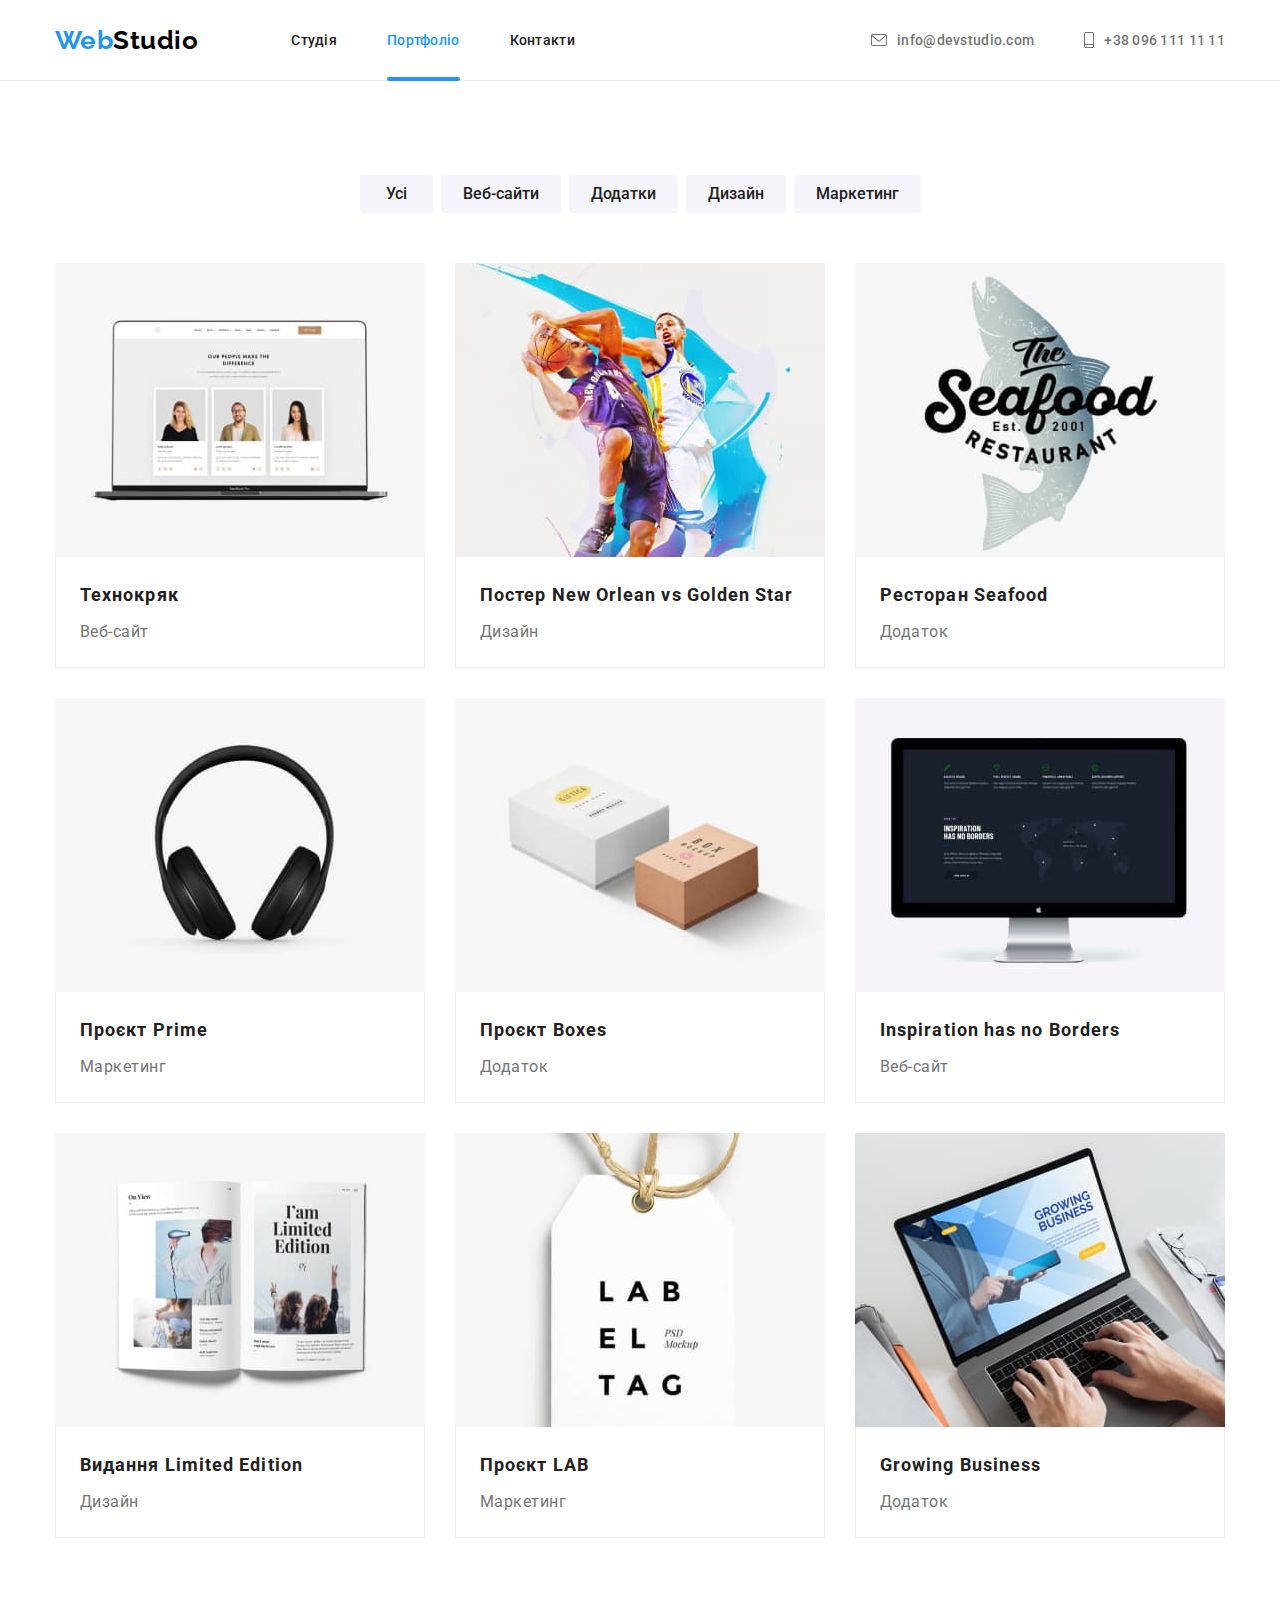
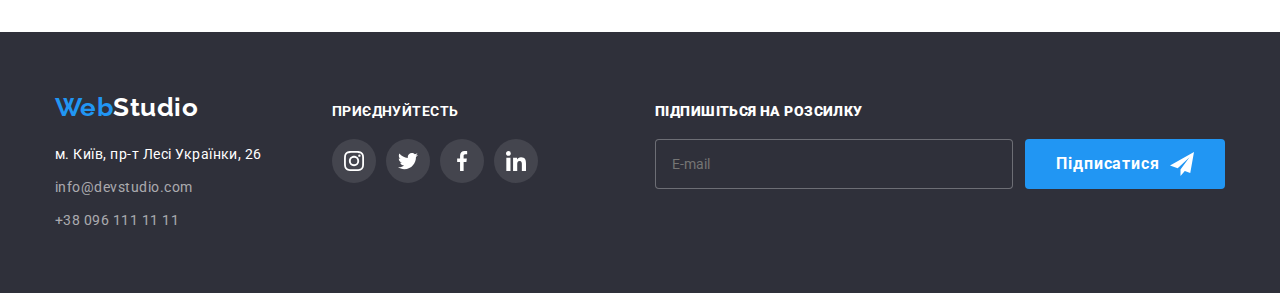
==== portfolio.html @ 2132cc0f "переносить файли з ДЗ7 та адаптовано секцію ПЕРЕВАГИ" ====
<!DOCTYPE html>
<html lang="uk">
  <head>
    <meta charset="UTF-8" />
    <meta http-equiv="X-UA-Compatible" content="IE=edge" />
    <meta name="viewport" content="width=device-width, initial-scale=1.0" />
    <title>WebStudio</title>
    <link
      href="https://fonts.googleapis.com/css2?family=Raleway:wght@700&family=Roboto:wght@400;500;700;900&display=swap"
      rel="stylesheet"
    />
    <link
      rel="stylesheet"
      href="https://cdnjs.cloudflare.com/ajax/libs/modern-normalize/1.1.0/modern-normalize.min.css"
    />
    <link rel="stylesheet" href="./css/styles.css" />
    <link rel="stylesheet" href="./css/main.min.css" />
  </head>
  <body>
    <!--Шапка-->
    <header class="header">
      <div class="container header__container">
        <nav class="navigation header__navigation">
          <a class="logo-header" href="#"><span class="web">Web</span>Studio</a>
          <ul class="menu list">
            <li class="menu__item"><a class="menu__link" href="./index.html">Студія</a></li>
            <li class="menu__item">
              <a class="menu__link current" href="./portfolio.html">Портфоліо</a>
            </li>
            <li class="menu__item"><a class="menu__link" href="">Контакти</a></li>
          </ul>
        </nav>
        <ul class="contacts header__contacts list">
          <li class="contacts__item">
            <a class="contacts__link" href="mailto:info@devstudio.com">
              <svg class="icon-color" width="16" height="12">
                <use href="./images/icons.svg#icon-envelope-hover"></use>
              </svg>
              info@devstudio.com
            </a>
          </li>
          <li class="contacts__item">
            <a class="contacts__link" href="tell:+380961111111">
              <svg class="icon-color" width="10" height="16">
                <use href="./images/icons.svg#icon-smartphone"></use>
              </svg>
              +38 096 111 11 11</a
            >
          </li>
        </ul>
      </div>
    </header>

    <!--Основний контент-->

    <main>
      <section class="portfolio section">
        <div class="container portfolio-container">
          <h1 class="portfolio__title visually-hidden">Портфоліо</h1>
          <ul class="buttons list">
            <li><button class="buttons__item" type="button" class="main">Усі</button></li>
            <li><button class="buttons__item" type="button">Веб-сайти</button></li>
            <li><button class="buttons__item" type="button">Додатки</button></li>
            <li><button class="buttons__item" type="button">Дизайн</button></li>
            <li><button class="buttons__item" type="button">Маркетинг</button></li>
          </ul>

          <ul class="examples list">
            <li class="examples__card">
              <a class="examples__link" href="#">
                <div class="examples__overlay">
                  <img src="./images/onlinestore.jpg" alt="відкритий ноутбук" width="370" />
                  <p class="examples__description">
                    Ресурс пропонує комплексні пропозиції з різним рівнем функціоналу та сервісів.
                    Все це дозволить відвідувачу отримати вичерпні відомості про компанію чи
                    приватну особу.
                  </p>
                </div>
                <div class="box">
                  <h2 class="box__project-title">Технокряк</h2>
                  <p class="box__text">Веб-сайт</p>
                </div>
              </a>
            </li>
            <li class="examples__card">
              <a class="examples__link" href="#">
                <div class="examples__overlay">
                  <img src="./images/basketball.jpg" alt="баскетболісти" width="370" />
                  <p class="examples__description">
                    Ресурс пропонує комплексні пропозиції з різним рівнем функціоналу та сервісів.
                    Все це дозволить відвідувачу отримати вичерпні відомості про компанію чи
                    приватну особу.
                  </p>
                </div>
                <div class="box">
                  <h2 class="box__project-title">Постер New Orlean vs Golden Star</h2>
                  <p class="box__text">Дизайн</p>
                </div>
              </a>
            </li>
            <li class="examples__card">
              <a class="examples__link" href="#">
                <div class="examples__overlay">
                  <img src="./images/seafood.jpg" alt="вивіска ресторану" width="370" />
                  <p class="examples__description">
                    Ресурс пропонує комплексні пропозиції з різним рівнем функціоналу та сервісів.
                    Все це дозволить відвідувачу отримати вичерпні відомості про компанію чи
                    приватну особу.
                  </p>
                </div>
                <div class="box">
                  <h2 class="box__project-title">Ресторан Seafood</h2>
                  <p class="box__text">Додаток</p>
                </div>
              </a>
            </li>
            <li class="examples__card">
              <a class="examples__link" href="#">
                <div class="examples__overlay">
                  <img src="./images/headphone.jpg" alt="навушники" width="370" />
                  <p class="examples__description">
                    Ресурс пропонує комплексні пропозиції з різним рівнем функціоналу та сервісів.
                    Все це дозволить відвідувачу отримати вичерпні відомості про компанію чи
                    приватну особу.
                  </p>
                </div>
                <div class="box">
                  <h2 class="box__project-title">Проєкт Prime</h2>
                  <p class="box__text">Маркетинг</p>
                </div>
              </a>
            </li>
            <li class="examples__card">
              <a class="examples__link" href="#">
                <div class="examples__overlay">
                  <img src="./images/boxes.jpg" alt="коробки" width="370" />
                  <p class="examples__description">
                    Ресурс пропонує комплексні пропозиції з різним рівнем функціоналу та сервісів.
                    Все це дозволить відвідувачу отримати вичерпні відомості про компанію чи
                    приватну особу.
                  </p>
                </div>
                <div class="box">
                  <h2 class="box__project-title">Проєкт Boxes</h2>
                  <p class="box__text">Додаток</p>
                </div>
              </a>
            </li>
            <li class="examples__card">
              <a class="examples__link" href="#">
                <div class="examples__overlay">
                  <img src="./images/monitor.jpg" alt="монітор компьютера" width="370" />
                  <p class="examples__description">
                    Ресурс пропонує комплексні пропозиції з різним рівнем функціоналу та сервісів.
                    Все це дозволить відвідувачу отримати вичерпні відомості про компанію чи
                    приватну особу.
                  </p>
                </div>
                <div class="box">
                  <h2 class="box__project-title">Inspiration has no Borders</h2>
                  <p class="box__text">Веб-сайт</p>
                </div>
              </a>
            </li>
            <li class="examples__card">
              <a class="examples__link" href="#">
                <div class="examples__overlay">
                  <img src="./images/jornal.jpg" alt="журнал" width="370" />
                  <p class="examples__description">
                    Ресурс пропонує комплексні пропозиції з різним рівнем функціоналу та сервісів.
                    Все це дозволить відвідувачу отримати вичерпні відомості про компанію чи
                    приватну особу.
                  </p>
                </div>
                <div class="box">
                  <h2 class="box__project-title">Видання Limited Edition</h2>
                  <p class="box__text">Дизайн</p>
                </div>
              </a>
            </li>
            <li class="examples__card">
              <a class="examples__link" href="#">
                <div class="examples__overlay">
                  <img src="./images/lab.jpg" alt="емблема проекта" width="370" />
                  <p class="examples__description">
                    Ресурс пропонує комплексні пропозиції з різним рівнем функціоналу та сервісів.
                    Все це дозволить відвідувачу отримати вичерпні відомості про компанію чи
                    приватну особу.
                  </p>
                </div>
                <div class="box">
                  <h2 class="box__project-title">Проєкт LAB</h2>
                  <p class="box__text">Маркетинг</p>
                </div>
              </a>
            </li>
            <li class="examples__card">
              <a class="examples__link" href="#">
                <div class="examples__overlay">
                  <img src="./images/laptop.jpg" alt="відкритий ноутбук" width="370" />
                  <p class="examples__description">
                    Ресурс пропонує комплексні пропозиції з різним рівнем функціоналу та сервісів.
                    Все це дозволить відвідувачу отримати вичерпні відомості про компанію чи
                    приватну особу.
                  </p>
                </div>
                <div class="box">
                  <h2 class="box__project-title">Growing Business</h2>
                  <p class="box__text">Додаток</p>
                </div>
              </a>
            </li>
          </ul>
        </div>
      </section>
    </main>

    <footer class="footer">
      <div class="container main-footer__container">
        <div class="footer-div">
          <a class="footer-div__logo-footer" href=""><span class="web">Web</span>Studio</a>
          <address class="footer-div__address">м. Київ, пр-т Лесі Українки, 26</address>
          <ul class="footer-contacts list">
            <li class="footer-contacts__item">
              <a class="footer-contacts__link" href="mailto:info@devstudio.com"
                >info@devstudio.com</a
              >
            </li>
            <li class="footer-contacts__item">
              <a class="footer-contacts__link" href="tell:+380961111111">+38 096 111 11 11</a>
            </li>
          </ul>
        </div>
        <div class="join">
          <span class="join-us">приєднуйтесть</span>
          <ul class="company-networks list">
            <li class="company-networks__item">
              <a class="company-networks__link" href="#">
                <svg class="networks-icon" width="20" height="20">
                  <use href="./images/icons.svg#icon-instagram-2"></use>
                </svg>
              </a>
            </li>
            <li class="company-networks__item">
              <a class="company-networks__link" href="#">
                <svg class="networks-icon" width="20" height="20">
                  <use href="./images/icons.svg#icon-twitter-1"></use>
                </svg>
              </a>
            </li>
            <li class="company-networks__item">
              <a class="company-networks__link" href="#">
                <svg class="networks-icon" width="20" height="20">
                  <use href="./images/icons.svg#icon-facebook-1"></use>
                </svg>
              </a>
            </li>
            <li class="company-networks__item">
              <a class="company-networks__link" href="#">
                <svg class="networks-icon" width="20" height="20">
                  <use href="./images/icons.svg#icon-linkedin-1"></use>
                </svg>
              </a>
            </li>
          </ul>
        </div>
        <!--підписка-->
        <div class="form-footer">
          <form class="form-footer__title">
            <b>підпишіться на розсилку</b>
            <div class="form-footer__wrapper">
              <div class="form-footer__field">
                <label for="mail" class="form-footer__label"></label>
                <input
                  class="form-footer__input"
                  type="email"
                  name="mail"
                  id="mail"
                  placeholder="E-mail"
                />
              </div>
              <div class="form-case">
                <button class="form-case__submit" type="submit">
                  Підписатися
                  <svg class="form-case__icon" width="24" height="24">
                    <use href="./images/icons.svg#icon-send-footer"></use>
                  </svg>
                </button>
              </div>
            </div>
          </form>
        </div>
        <!--підписка-->
      </div>
    </footer>
  </body>
</html>
---- css/styles.css ----
/*body {
  font-family: 'Roboto', sans-serif;
  color: #212121;
  letter-spacing: 0.03em;
}

:root {
  --main-background-color: #2f303a;
  --main-text-color: #757575;
  --accent-color: #2196f3;
}*/

/*.visually-hidden {
  position: absolute;
  width: 1px;
  height: 1px;
  margin: -1px;
  border: 0;
  padding: 0;
  white-space: nowrap;
  clip-path: inset(100%);
  clip: rect(0 0 0 0);
  overflow: hidden;
}*/

/*h1,
h2,
h3,
h4,
h5,
h6,
p {
  margin: 0;
}

.list {
  list-style: none;
  margin: 0;
  padding: 0;
}*/

/*button {
  cursor: pointer;
}

/*.container {
  margin: 0 auto;
  width: 1200px;
  padding-left: 15px;
  padding-right: 15px;
  }

.section {
  padding-top: 94px;
  padding-bottom: 94px;
}*/

/*img {
  display: block;
  max-width: 100%;
}

.hero {
  padding-top: 200px;
  padding-bottom: 200px;
}

.desk {
  padding-top: 94px;
  padding-bottom: 0;
}*/

/*header*/

/*.main-header {
  display: flex;
  align-items: center;
}

.header {
  background-color: #ffff;
}

.header {
  border-bottom: 1px solid #ececec;
}
.web {
  color: var(--accent-color);
}

.logo-header {
  
  font-family: 'Raleway';
  color: #000000;
  font-weight: 700;
  font-size: 26px;
  line-height: 1.1923;
  text-decoration: none;
}

.main-nav {
  display: flex;
  align-items: center;
}

.nav {
  display: flex;
  margin-left: 93px;
  gap: 50px;
}

.nav a {
  position: relative;
  display: block;
  padding-top: 32px;
  padding-bottom: 32px;

  color: #212121;
  font-weight: 500;
  font-size: 14px;
  line-height: 1.1428;
  text-decoration: none;
  letter-spacing: 0.02em;

  transition-property: color;
  transition-duration: 250ms;
  transition-timing-function: cubic-bezier(0.4, 0, 0.2, 1);
}

.nav .current::before {
  content: '';
  position: absolute;
  width: 100%;
  height: 4px;
  bottom: 0;
  left: 0;
  transform: translateY(1px);

  background: #2196f3;
  border-radius: 2px;
}

.nav .current {
  color: var(--accent-color);
}

.nav a:hover,
.nav a:focus {
  color: var(--accent-color);
}

.contacts {
  display: flex;
  margin-left: auto;
  gap: 50px;
}

.icon-color {
  margin-right: 10px;
  fill: var(--main-text-color);

  transition-property: fill;
  transition-duration: 250ms;
  transition-timing-function: cubic-bezier(0.4, 0, 0.2, 1);
}

.contacts a {
  display: flex;
  color: #757575;
  font-weight: 500;
  font-size: 14px;
  line-height: 1.1428;
  text-decoration: none;
  letter-spacing: 0.02em;
  align-items: center;

  transition-property: color;
  transition-duration: 250ms;
  transition-timing-function: cubic-bezier(0.4, 0, 0.2, 1);
}

.contacts a:hover,
.contacts a:focus {
  color: var(--accent-color);
}

.contacts a:hover .icon-color,
.contacts a:focus .icon-color {
  fill: var(--accent-color);
}*/

/*hero*/

/*.hero {
  background-color: var(--main-background-color);
  color: #ffff;
  text-align: center;
}

.hero {
  max-width: 1600px;
  height: 600px;
  margin-left: auto;
  margin-right: auto;
  background-image: linear-gradient(rgba(47, 48, 58, 0.4), rgba(47, 48, 58, 0.4)),
    url(../images/hero.jpg);
  background-repeat: no-repeat;
  background-size: cover;
  background-position: center;
}

.hero-title {
  width: 696px;
  margin-right: auto;
  margin-left: auto;
  font-weight: 900;
  font-size: 44px;
  line-height: 1.3636;
  letter-spacing: 0.06em;
  text-transform: uppercase;
}

.btn {
  display: inline-block;
  background: var(--accent-color);
  color: #ffff;
  font-family: 'Roboto';
  font-weight: 700;
  font-size: 16px;
  line-height: 1.875;
  letter-spacing: 0.06em;

  border: 0;
  border-radius: 4px;
  padding: 10px 32px;
  min-width: 152px;
  min-height: 30px;
  margin-top: 30px;

  transition-property: background-color;
  transition-duration: 250ms;
  transition-timing-function: cubic-bezier(0.4, 0, 0.2, 1);
}

.btn:hover,
.btn:focus {
  border: none;
  background-color: #188ce8;
}

.btn:active {
  border: none;
}

.backdrop {
  position: fixed;
  top: 0;
  left: 50%;
  width: 1600px;
  height: 1024px;
  transform: translate(-50%);
  transition: opacity 250ms cubic-bezier(0.4, 0, 0.2, 1),
    visibility 250ms cubic-bezier(0.4, 0, 0.2, 1);
  z-index: 1;

  background: rgba(0, 0, 0, 0.2);
}

.backdrop.is-hidden {
  opacity: 0;
  visibility: hidden;
  pointer-events: none;
}

.modal {
  position: absolute;
  top: 50%;
  left: 50%;
  transform: translate(-50%, -50%) scale(1);
  transition: transform 250ms cubic-bezier(0.4, 0, 0.2, 1);

  width: 528px;
  background: #ffffff;
  border-radius: 4px;
  box-shadow: 0px 1px 3px rgba(0, 0, 0, 0.12), 0px 1px 1px rgba(0, 0, 0, 0.14),
    0px 2px 1px rgba(0, 0, 0, 0.2);
}

.backdrop.is-hidden .modal {
  transform: translate(-50%, -50%) scale(0);
}

.modal-buttom {
  position: absolute;
  width: 30px;
  height: 30px;
  background-color: #ffffff;
  border: 1px solid rgba(0, 0, 0, 0.1);
  border-radius: 50%;
  top: 8px;
  right: 8px;
}

.buttom-icon {
  width: 100%;
  height: 100%;
  transition: fill 250ms cubic-bezier(0.4, 0, 0.2, 1);
}

.buttom-icon:hover,
.buttom-icon:focus {
  fill: var(--accent-color);
}

.main-form {
  width: 100%;
  margin-left: auto;
  margin-right: auto;
  padding: 40px;
}

.form-action-title {
  display: block;
  font-weight: 700;
  font-size: 20px;
  line-height: 1.15;
  text-align: center;
  letter-spacing: 0.03em;
  color: #212121;

  margin-bottom: 12px;
}

.form-field {
  display: flex;
  flex-direction: column;

  text-align: left;
  margin-bottom: 10px;
}

.form-label {
  font-weight: 400;
  font-size: 12px;
  line-height: 1.1667;
  letter-spacing: 0.01em;
  color: var(--main-text-color);
  margin-bottom: 4px;
}

.modal-wrapper {
  position: relative;
}

.form-input {
  width: 448px;
  height: 40px;
  padding: 12px 42px;
  margin: 0;
  border: 1px solid rgba(33, 33, 33, 0.2);
  outline: transparent;
  border-radius: 4px;
  transition: border-color 250ms cubic-bezier(0.4, 0, 0.2, 1);
  cursor: text;
  font-size: 12px;
}

.form-icon {
  position: absolute;
  top: 50%;
  left: 15px;
  transform: translateY(-50%);
  transition: fill 250ms cubic-bezier(0.4, 0, 0.2, 1);
}

.form-input:focus {
  border-color: var(--accent-color);
}

.form-input:focus + .form-icon {
  fill: var(--accent-color);
}

.form-comment {
  width: 100%;
  height: 120px;
  border: 1px solid rgba(33, 33, 33, 0.2);
  border-radius: 4px;
  outline: transparent;
  resize: none;
  padding: 12px 16px;
  transition: border-color 250ms cubic-bezier(0.4, 0, 0.2, 1);
  font-size: 12px;
}

.form-comment::placeholder {
  display: block;
  padding-top: 6px;
  font-weight: 400;
  font-size: 12px;
  line-height: 1.1667px;
  letter-spacing: 0.01em;

  color: rgba(117, 117, 117, 0.5);
}

.form-comment:focus {
  border-color: var(--accent-color);
}

.check-text {
  font-weight: 400;
  font-size: 14px;
  line-height: 1.7143;
  letter-spacing: 0.03em;
  color: var(--main-text-color);
  display: flex;
  align-items: center;
}

.check-text span {
  width: 16px;
  height: 15px;
  border: 2px solid #212121;
  border-radius: 2px;
  margin-right: 7px;
  display: flex;
  align-items: center;
  justify-content: center;
  fill: transparent;
  transition: border-color 250ms cubic-bezier(0.4, 0, 0.2, 1);
  margin-left: 12px;
}

.modal-check:checked + .check-text span {
  background-color: var(--accent-color);
  fill: #ffffff;
  border: none;
}

.modal-check:focus + .check-text span {
  border-color: var(--accent-color);
}

.contract-form {
  margin-left: 5px;
  color: var(--accent-color);
}

.form-button {
  margin-bottom: 40px;
  margin-top: 30px;
}

.form-submit {
  width: 200px;
  height: 50px;
  background: var(--accent-color);
  border-radius: 4px;
  border-color: transparent;
  font-weight: 700;
  font-size: 16px;
  line-height: 1.875px;
  letter-spacing: 0.06em;
  box-shadow: 0px 4px 4px rgba(0, 0, 0, 0.15);
  padding: 0;
  color: #ffffff;
  transition: background-color 250ms cubic-bezier(0.4, 0, 0.2, 1);
}

.form-submit:hover,
.form-submit:focus {
  background-color: #188ce8;
}*/

/* advatages*/

/*написання картинки з вбудованою іконкою*/

/*.picture {
  display: flex;
  height: 120px;
  background: #f5f4fa;
  border-radius: 4px;
  margin-bottom: 30px;
  align-items: center;
  justify-content: center;
}

.title {
  margin-bottom: 50px;
  font-weight: 700;
  font-size: 36px;
  line-height: 1.1666;
}

.advantage-review {
  display: flex;
  flex-wrap: wrap;
  gap: 30px;
  justify-content: space-between;
}

.advantage-review .item {
  flex-basis: calc((100% - 90px) / 4);
}
  

.advantage-point {
  margin-bottom: 10px;
  font-weight: 700;
  font-size: 14px;
  line-height: 1.1428;
  text-transform: uppercase;
}

.advantage-review p {
  color: var(--main-text-color);
  font-size: 14px;
  line-height: 1.7142;
}*/

/*Activity*/

/*.activity {
  text-align: center;
}

.activity-review {
  display: flex;
  gap: 30px;
  justify-content: space-between;
}

.activity-review .item {
  flex-basis: calc((100% - 60px) / 3);
}

.thumb {
  position: relative;
}

.thumb .label {
  position: absolute;
  width: 100%;
  height: 70px;
  bottom: 0;
  background: rgba(47, 48, 58, 0.8);

  font-weight: 700;
  font-size: 14px;
  line-height: 1.1429;
  text-align: center;
  letter-spacing: 0.03em;
  text-transform: uppercase;
  color: #ffffff;

  padding-top: 27px;
  padding-bottom: 27px;
}*/
/*.activity-review .item + .item {
  margin-left: 30px;
}*/

/*team*/

/*.team {
  background-color: #f5f4fa;
  text-align: center;
}

.team-review {
  display: flex;
  gap: 30px;
  justify-content: space-between;
}

.team-review .item {
  box-shadow: 0px 1px 3px rgba(0, 0, 0, 0.12), 0px 1px 1px rgba(0, 0, 0, 0.14),
    0px 2px 1px rgba(0, 0, 0, 0.2);
}

/*team-review .item {
  flex-basis: calc((100% - 90px) / 4);
}


.card-bottom {
  padding-top: 30px;
  padding-bottom: 30px;
}

.team-names {
  margin-bottom: 10px;

  font-weight: 500;
  font-size: 16px;
  line-height: 1.1875;
}

.team-review p {
  color: var(--main-text-color);
  font-size: 16px;
  line-height: 1.1875;
  margin-bottom: 16px;
}


.networks {
  display: flex;
  justify-content: center;
  gap: 10px;
}
.team-networks {
  width: 44px;
  height: 44px;
}

.network-link {
  width: 100%;
  height: 100%;
  
  border-radius: 50%;
  display: flex;
  align-items: center;
  justify-content: center;
  fill: #afb1b8;

  transition-property: background-color;
  transition-duration: 250ms;
  transition-timing-function: cubic-bezier(0.4, 0, 0.2, 1);
}

.networks-icon {
  transition-property: fill;
  transition-duration: 250ms;
  transition-timing-function: cubic-bezier(0.4, 0, 0.2, 1);
}

.network-link:hover,
.network-link:focus {
  background-color: var(--accent-color);
}

.network-link:hover .networks-icon,
.network-link:focus .networks-icon {
  fill: #ffffff;
}

.team-review .item {
  flex-basis: calc((100% - 90px) / 4);
  background: #ffffff;
  border: 1px solid #eeeeee;
  border-radius: 0px 0px 4px 4px;
}*/

/*Постійні клієнти*/

/*.clients {
  text-align: center;
}

.clients-list {
  display: flex;
  gap: 30px;
  justify-content: space-between;
}

.client-link {
  width: 100%;
  height: 100%;
  display: flex;
  align-items: center;
  justify-content: center;
  fill: #afb1b8;

  border: 1px solid #afb1b8;
  border-radius: 4px;

  transition-property: border-color;
  transition-duration: 250ms;
  transition-timing-function: cubic-bezier(0.4, 0, 0.2, 1);
}

.client-logo {
  height: 92px;
  flex-basis: calc((100% - 150px) / 6);
}

.client-link:hover,
.client-link:focus {
  border-color: var(--accent-color);
}

.client-link:hover .client-icon,
.client-link:focus .client-icon {
  fill: var(--accent-color);
}

.client-icon {
  transition-property: fill;
  transition-duration: 250ms;
  transition-timing-function: cubic-bezier(0.4, 0, 0.2, 1);
}*/

/*footer*/

/*.footer {
  background-color: var(--main-background-color);
  padding-top: 60px;
  padding-bottom: 60px;
}

.logo-footer {
    display: inline-block;
  margin-bottom: 20px;
  font-family: 'Raleway';
  color: #ffffff;
  font-weight: 700;
  font-size: 26px;
  line-height: 1.1923;
  text-decoration: none;
}

.address {
  margin-bottom: 9px;
  font-style: normal;
  font-size: 14px;
  line-height: 1.7142;
  color: #ffff;
}

.footer-contacts .item:not(:last-child) {
  margin-bottom: 9px;
}
.footer-contacts a {
  font-size: 14px;
  line-height: 1.7142;
  color: rgba(255, 255, 255, 0.6);
  text-decoration: none;

  transition-property: color;
  transition-duration: 250ms;
  transition-timing-function: cubic-bezier(0.4, 0, 0.2, 1);
}

.footer-contacts a:hover,
.footer-contacts a:focus {
  color: var(--accent-color);
}

.join {
  margin-left: 70px;
}

.join-us {
  display: block;
  margin-bottom: 20px;
  font-weight: 700;
  font-size: 14px;
  line-height: 1.1429;
  letter-spacing: 0.03em;
  text-transform: uppercase;

  color: #ffffff;
}

.footer-networks {
  display: flex;
  justify-content: left;
  gap: 10px;
}

.company-networks {
  width: 44px;
  height: 44px;
}

.company-network-link {
  width: 100%;
  height: 100%;
  background-color: rgba(255, 255, 255, 0.1);
  border-radius: 50%;
  display: flex;
  align-items: center;
  justify-content: center;
  fill: #ffffff;

  transition-property: background-color;
  transition-duration: 250ms;
  transition-timing-function: cubic-bezier(0.4, 0, 0.2, 1);
}

.company-network-link:hover,
.company-network-link:focus {
  background-color: var(--accent-color);
}

.main-footer {
  display: flex;
  align-items: baseline;
}

.form-footer-title {
  display: block;
  font-weight: 700;
  font-size: 14px;
  line-height: 1.1429;
  letter-spacing: 0.03em;
  text-transform: uppercase;

  color: #ffffff;
}

.form-footer {
  margin-left: auto;
}

.form-input-footer {
  width: 358px;
  height: 50px;
  padding: 15px 16px;
  margin-right: 12px;
  border: 1px solid rgba(255, 255, 255, 0.3);
  background-color: var(--main-background-color);
  border-radius: 4px;
  outline: transparent;
  color: #ffffff;
}

.form-submit-footer {
  display: flex;
  width: 200px;
  height: 50px;
  background: var(--accent-color);
  border-radius: 4px;
  border-color: transparent;
  font-weight: 700;
  font-size: 16px;
  line-height: 1.875px;
  align-items: center;
  letter-spacing: 0.06em;

  color: #ffffff;
  align-items: center;
  justify-content: center;

  transition: background-color 250ms cubic-bezier(0.4, 0, 0.2, 1);
}

.form-buttom-icon {
  fill: #ffffff;
  margin-left: 10px;
}

.form-submit-footer:hover,
.form-submit-footer:focus {
  background-color: #188ce8;
}

.footer-wrapper {
  display: flex;
  margin-top: 20px;
}*/

/* ПОРТФОЛІО*/

/*.portfolio-buttons {
  display: flex;
  gap: 8px;
  justify-content: center;

  margin-bottom: 50px;
}

.portfolio-buttons button {
  min-width: 73px;
  font-family: 'Roboto';
  font-weight: 500;
  font-size: 16px;
  line-height: 1.625;
  border: none;
  background: #f5f4fa;
  color: #212121;
  border-radius: 4px;
  padding-top: 6px;
  padding-bottom: 6px;
  padding-right: 22px;
  padding-left: 22px;
  text-align: center;

    transition: color 250ms cubic-bezier(0.4, 0, 0.2, 1),
    background-color 250ms cubic-bezier(0.4, 0, 0.2, 1),
    box-shadow 250ms cubic-bezier(0.4, 0, 0.2, 1);
}

.portfolio-buttons button:hover,
.portfolio-buttons button:focus,
.portfolio-buttons button:active {
  color: #ffffff;
  background-color: var(--accent-color);

  box-shadow: 0px 3px 1px rgba(0, 0, 0, 0.1), 0px 1px 2px rgba(0, 0, 0, 0.08),
    0px 2px 2px rgba(0, 0, 0, 0.12);
}

.portfolio-buttons .main {
  padding-top: 6px;
  padding-bottom: 6px;
  padding-right: 25px;
  padding-left: 25px;
}*/

/*.portfolio-examples {
  display: flex;
  flex-wrap: wrap;
  gap: 30px;
  justify-content: space-between;
}

.example-link {
  text-decoration: none;
  display: block;

  transition: box-shadow 250ms cubic-bezier(0.4, 0, 0.2, 1);
}

.example-link:hover,
.example-link:focus {
  box-shadow: 0px 1px 1px rgba(0, 0, 0, 0.12), 0px 4px 4px rgba(0, 0, 0, 0.06),
    1px 4px 6px rgba(0, 0, 0, 0.16);
}

.portfolio-examples .item {
  background-color: #ffffff;
  flex-basis: calc((100% - 60px) / 3);
  
}

.project-title {
  margin-bottom: 4px;

  font-weight: 700;
  font-size: 18px;
  line-height: 2;
  letter-spacing: 0.06em;

  color: #212121;
}

.portfolio-examples p {
 
  font-size: 16px;
  line-height: 1.875;
  color: var(--main-text-color);
}

.portfolio-examples .box {
  border-right: 1px solid #eeeeee;
  border-bottom: 1px solid #eeeeee;
  border-left: 1px solid #eeeeee;

  padding-top: 20px;
  padding-right: 24px;
  padding-bottom: 20px;
  padding-left: 24px;
}

.overlay {
  position: relative;
  overflow: hidden;
}

.overlay > .description {
  position: absolute;
  top: 0;
  left: 0;
  width: 100%;
  height: 100%;
  background: rgba(33, 150, 243, 0.9);

  transform: translateY(100%);
  transition: transform 250ms cubic-bezier(0.4, 0, 0.2, 1);
  display: flex;
  align-items: center;
  justify-content: center;
  padding-left: 24px;
  padding-right: 24px;
  font-weight: 400;
  font-size: 18px;
  line-height: 1.5556;
  letter-spacing: 0.03em;
  color: #ffffff;

  text-align: left;
}

.example-link:hover .description,
.example-link:focus .description {
  transform: translateY(0);
  opacity: 1;
}*/
---- css/main.min.css ----
body{font-family:"Roboto",sans-serif;color:#212121;letter-spacing:.03em}:root{--main-background-color: #2f303a;--main-text-color: #757575;--accent-color: #2196f3}.visually-hidden{position:absolute;width:1px;height:1px;margin:-1px;border:0;padding:0;white-space:nowrap;-webkit-clip-path:inset(100%);clip-path:inset(100%);clip:rect(0 0 0 0);overflow:hidden}button{cursor:pointer}img{display:block;max-width:100%}.hero{padding-top:200px;padding-bottom:200px}.title{margin-bottom:50px;font-weight:700;font-size:36px;line-height:1.1666}h1,h2,h3,h4,h5,h6,p{margin:0}.list{list-style:none;margin:0;padding:0}.container{margin:0 auto;width:100%;padding-left:15px;padding-right:15px}@media screen and (min-width: 480px){.container{max-width:480px}}@media screen and (min-width: 720px){.container{max-width:720px}}@media screen and (min-width: 1200px){.container{max-width:1200px}}.section{padding-top:94px;padding-bottom:94px}.header{background-color:#fff;border-bottom:1px solid #ececec}.header__container{display:-webkit-box;display:-ms-flexbox;display:flex;-webkit-box-align:center;-ms-flex-align:center;align-items:center}.logo-header{font-family:"Raleway";color:#000;font-weight:700;font-size:26px;line-height:1.1923;text-decoration:none}.web{color:var(--accent-color)}.header__navigation{display:-webkit-box;display:-ms-flexbox;display:flex;-webkit-box-align:center;-ms-flex-align:center;align-items:center}.menu{display:-webkit-box;display:-ms-flexbox;display:flex;margin-left:93px;gap:50px}.menu__link{position:relative;display:block;padding-top:32px;padding-bottom:32px;color:#212121;font-weight:500;font-size:14px;line-height:1.1428;text-decoration:none;letter-spacing:.02em;-webkit-transition-property:color;transition-property:color;-webkit-transition-duration:250ms;transition-duration:250ms;-webkit-transition-timing-function:cubic-bezier(0.4, 0, 0.2, 1);transition-timing-function:cubic-bezier(0.4, 0, 0.2, 1)}.menu__link:hover,.menu__link:focus{color:var(--accent-color)}.current{color:var(--accent-color)}.current::before{content:"";position:absolute;width:100%;height:4px;bottom:0;left:0;-webkit-transform:translateY(1px);transform:translateY(1px);background:#2196f3;border-radius:2px}.header__contacts{display:-webkit-box;display:-ms-flexbox;display:flex;margin-left:auto;gap:50px}.icon-color{margin-right:10px;fill:var(--main-text-color);-webkit-transition-property:fill;transition-property:fill;-webkit-transition-duration:250ms;transition-duration:250ms;-webkit-transition-timing-function:cubic-bezier(0.4, 0, 0.2, 1);transition-timing-function:cubic-bezier(0.4, 0, 0.2, 1)}.header__contacts a:hover .icon-color,.header__contacts a:focus .icon-color{fill:var(--accent-color)}.contacts__link{display:-webkit-box;display:-ms-flexbox;display:flex;color:var(--main-text-color);font-weight:500;font-size:14px;line-height:1.1428;text-decoration:none;letter-spacing:.02em;-webkit-box-align:center;-ms-flex-align:center;align-items:center;-webkit-transition-property:color;transition-property:color;-webkit-transition-duration:250ms;transition-duration:250ms;-webkit-transition-timing-function:cubic-bezier(0.4, 0, 0.2, 1);transition-timing-function:cubic-bezier(0.4, 0, 0.2, 1)}.contacts__link:hover,.contacts__link:focus{color:var(--accent-color)}.hero{background-color:var(--main-background-color);color:#fff;text-align:center}.hero{max-width:1600px;height:600px;margin-left:auto;margin-right:auto;background-image:-webkit-gradient(linear, left top, left bottom, from(rgba(47, 48, 58, 0.4)), to(rgba(47, 48, 58, 0.4))),url(../images/hero.jpg);background-image:linear-gradient(rgba(47, 48, 58, 0.4), rgba(47, 48, 58, 0.4)),url(../images/hero.jpg);background-repeat:no-repeat;background-size:cover;background-position:center}.hero__title{width:696px;margin-right:auto;margin-left:auto;font-weight:900;font-size:44px;line-height:1.3636;letter-spacing:.06em;text-transform:uppercase}.hero__button{display:inline-block;background:var(--accent-color);color:#fff;font-family:"Roboto";font-weight:700;font-size:16px;line-height:1.875;letter-spacing:.06em;border:0;border-radius:4px;padding:10px 32px;min-width:152px;min-height:30px;margin-top:30px;-webkit-transition-property:background-color;transition-property:background-color;-webkit-transition-duration:250ms;transition-duration:250ms;-webkit-transition-timing-function:cubic-bezier(0.4, 0, 0.2, 1);transition-timing-function:cubic-bezier(0.4, 0, 0.2, 1)}.hero__button:hover,.hero__button:focus{border:none;background-color:#188ce8}.hero__button:active{border:none}.backdrop{position:fixed;top:0;left:50%;width:1600px;height:1024px;-webkit-transform:translate(-50%);transform:translate(-50%);-webkit-transition:opacity 250ms cubic-bezier(0.4, 0, 0.2, 1),visibility 250ms cubic-bezier(0.4, 0, 0.2, 1);transition:opacity 250ms cubic-bezier(0.4, 0, 0.2, 1),visibility 250ms cubic-bezier(0.4, 0, 0.2, 1);z-index:1;background:rgba(0,0,0,.2)}.backdrop.is-hidden{opacity:0;visibility:hidden;pointer-events:none}.modal{position:absolute;top:50%;left:50%;-webkit-transform:translate(-50%, -50%) scale(1);transform:translate(-50%, -50%) scale(1);-webkit-transition:-webkit-transform 250ms cubic-bezier(0.4, 0, 0.2, 1);transition:-webkit-transform 250ms cubic-bezier(0.4, 0, 0.2, 1);transition:transform 250ms cubic-bezier(0.4, 0, 0.2, 1);transition:transform 250ms cubic-bezier(0.4, 0, 0.2, 1), -webkit-transform 250ms cubic-bezier(0.4, 0, 0.2, 1);width:528px;background:#fff;border-radius:4px;-webkit-box-shadow:0px 1px 3px rgba(0,0,0,.12),0px 1px 1px rgba(0,0,0,.14),0px 2px 1px rgba(0,0,0,.2);box-shadow:0px 1px 3px rgba(0,0,0,.12),0px 1px 1px rgba(0,0,0,.14),0px 2px 1px rgba(0,0,0,.2)}.backdrop.is-hidden .modal{-webkit-transform:translate(-50%, -50%) scale(0);transform:translate(-50%, -50%) scale(0)}.modal__button{position:absolute;width:30px;height:30px;background-color:#fff;border:1px solid rgba(0,0,0,.1);border-radius:50%;top:8px;right:8px}.modal__button-icon{width:100%;height:100%;-webkit-transition:fill 250ms cubic-bezier(0.4, 0, 0.2, 1);transition:fill 250ms cubic-bezier(0.4, 0, 0.2, 1)}.modal__button-icon:hover,.modal__button-icon:focus{fill:var(--accent-color)}.main__form{width:100%;margin-left:auto;margin-right:auto;padding:40px}.main-form__title{display:block;font-weight:700;font-size:20px;line-height:1.15;text-align:center;letter-spacing:.03em;color:#212121;margin-bottom:12px}.form-field{display:-webkit-box;display:-ms-flexbox;display:flex;-webkit-box-orient:vertical;-webkit-box-direction:normal;-ms-flex-direction:column;flex-direction:column;text-align:left;margin-bottom:10px}.form-field__label{font-weight:400;font-size:12px;line-height:1.1667;letter-spacing:.01em;color:var(--main-text-color);margin-bottom:4px}.form-field__modal-wrapper{position:relative}.form-field__input{width:448px;height:40px;padding:12px 42px;margin:0;border:1px solid rgba(33,33,33,.2);outline:rgba(0,0,0,0);border-radius:4px;-webkit-transition:border-color 250ms cubic-bezier(0.4, 0, 0.2, 1);transition:border-color 250ms cubic-bezier(0.4, 0, 0.2, 1);cursor:text;font-size:12px}.form-field__input:focus{border-color:var(--accent-color)}.form-field__icon{position:absolute;top:50%;left:15px;-webkit-transform:translateY(-50%);transform:translateY(-50%);-webkit-transition:fill 250ms cubic-bezier(0.4, 0, 0.2, 1);transition:fill 250ms cubic-bezier(0.4, 0, 0.2, 1)}.form-field__input:focus+.form-field__icon{fill:var(--accent-color)}.form-field__comment{width:100%;height:120px;border:1px solid rgba(33,33,33,.2);border-radius:4px;outline:rgba(0,0,0,0);resize:none;padding:12px 16px;-webkit-transition:border-color 250ms cubic-bezier(0.4, 0, 0.2, 1);transition:border-color 250ms cubic-bezier(0.4, 0, 0.2, 1);font-size:12px}.form-field__comment::-webkit-input-placeholder{display:block;padding-top:6px;font-weight:400;font-size:12px;line-height:1.1667px;letter-spacing:.01em;color:rgba(117,117,117,.5)}.form-field__comment::-moz-placeholder{display:block;padding-top:6px;font-weight:400;font-size:12px;line-height:1.1667px;letter-spacing:.01em;color:rgba(117,117,117,.5)}.form-field__comment:-ms-input-placeholder{display:block;padding-top:6px;font-weight:400;font-size:12px;line-height:1.1667px;letter-spacing:.01em;color:rgba(117,117,117,.5)}.form-field__comment::-ms-input-placeholder{display:block;padding-top:6px;font-weight:400;font-size:12px;line-height:1.1667px;letter-spacing:.01em;color:rgba(117,117,117,.5)}.form-field__comment::placeholder{display:block;padding-top:6px;font-weight:400;font-size:12px;line-height:1.1667px;letter-spacing:.01em;color:rgba(117,117,117,.5)}.form-field__comment:focus{border-color:var(--accent-color)}.policy__check-text{font-weight:400;font-size:14px;line-height:1.7143;letter-spacing:.03em;color:var(--main-text-color);display:-webkit-box;display:-ms-flexbox;display:flex;-webkit-box-align:center;-ms-flex-align:center;align-items:center}.policy__wrapper{width:16px;height:15px;border:2px solid #212121;border-radius:2px;margin-right:7px;display:-webkit-box;display:-ms-flexbox;display:flex;-webkit-box-align:center;-ms-flex-align:center;align-items:center;-webkit-box-pack:center;-ms-flex-pack:center;justify-content:center;fill:rgba(0,0,0,0);-webkit-transition:border-color 250ms cubic-bezier(0.4, 0, 0.2, 1);transition:border-color 250ms cubic-bezier(0.4, 0, 0.2, 1);margin-left:12px}.policy__modal-check:checked+.policy__check-text .policy__wrapper{background-color:var(--accent-color);fill:#fff;border:none}.policy__modal-check:focus+.policy__check-text .policy__wrapper{border-color:var(--accent-color)}.policy__contract-form{margin-left:5px;color:var(--accent-color)}.form-button{margin-bottom:40px;margin-top:30px}.form-button__submit{width:200px;height:50px;background:var(--accent-color);border-radius:4px;border-color:rgba(0,0,0,0);font-weight:700;font-size:16px;line-height:1.875px;letter-spacing:.06em;-webkit-box-shadow:0px 4px 4px rgba(0,0,0,.15);box-shadow:0px 4px 4px rgba(0,0,0,.15);padding:0;color:#fff;-webkit-transition:background-color 250ms cubic-bezier(0.4, 0, 0.2, 1);transition:background-color 250ms cubic-bezier(0.4, 0, 0.2, 1)}.form-button__submit:hover,.form-button__submit:focus{background-color:#188ce8}.desk{padding-top:60px;padding-bottom:0}@media screen and (min-width: 1200px){.desk{padding-top:94px}}.review{display:-webkit-box;display:-ms-flexbox;display:flex;-ms-flex-wrap:wrap;flex-wrap:wrap;gap:30px;-webkit-box-pack:justify;-ms-flex-pack:justify;justify-content:space-between}.review__item{width:100%}@media screen and (min-width: 720px){.review__item{width:calc((100% - 30px)/2)}}@media screen and (min-width: 1200px){.review__item{width:calc((100% - 90px)/4)}}.review__picture{display:-webkit-box;display:-ms-flexbox;display:flex;height:120px;background:#f5f4fa;border-radius:4px;margin-bottom:30px;-webkit-box-align:center;-ms-flex-align:center;align-items:center;-webkit-box-pack:center;-ms-flex-pack:center;justify-content:center}.review__title{margin-bottom:10px;font-weight:700;font-size:14px;line-height:1.1428;text-transform:uppercase;text-align:center}.review__text{color:var(--main-text-color);font-size:14px;line-height:1.7142}.activity{text-align:center}.kinds{display:-webkit-box;display:-ms-flexbox;display:flex;gap:30px;-webkit-box-pack:justify;-ms-flex-pack:justify;justify-content:space-between}.kinds__item{-ms-flex-preferred-size:calc((100% - 60px)/3);flex-basis:calc((100% - 60px)/3)}.kinds__thumb{position:relative}.kinds__text{position:absolute;width:100%;height:70px;bottom:0;background:rgba(47,48,58,.8);font-weight:700;font-size:14px;line-height:1.1429;text-align:center;letter-spacing:.03em;text-transform:uppercase;color:#fff;padding-top:27px;padding-bottom:27px}.team{background-color:#f5f4fa;text-align:center}.team-list{display:-webkit-box;display:-ms-flexbox;display:flex;gap:30px;-webkit-box-pack:justify;-ms-flex-pack:justify;justify-content:space-between}.team-list__item{-webkit-box-shadow:0px 1px 3px rgba(0,0,0,.12),0px 1px 1px rgba(0,0,0,.14),0px 2px 1px rgba(0,0,0,.2);box-shadow:0px 1px 3px rgba(0,0,0,.12),0px 1px 1px rgba(0,0,0,.14),0px 2px 1px rgba(0,0,0,.2)}.team-list__card{padding-top:30px;padding-bottom:30px}.team-list__name{margin-bottom:10px;font-weight:500;font-size:16px;line-height:1.1875}.team-list__text{color:var(--main-text-color);font-size:16px;line-height:1.1875;margin-bottom:16px}.team-list__item{-ms-flex-preferred-size:calc((100% - 90px)/4);flex-basis:calc((100% - 90px)/4);background:#fff;border:1px solid #eee;border-radius:0px 0px 4px 4px}.networks{display:-webkit-box;display:-ms-flexbox;display:flex;-webkit-box-pack:center;-ms-flex-pack:center;justify-content:center;gap:10px}.networks__item{width:44px;height:44px}.networks__link{width:100%;height:100%;border-radius:50%;display:-webkit-box;display:-ms-flexbox;display:flex;-webkit-box-align:center;-ms-flex-align:center;align-items:center;-webkit-box-pack:center;-ms-flex-pack:center;justify-content:center;fill:#afb1b8;-webkit-transition-property:background-color;transition-property:background-color;-webkit-transition-duration:250ms;transition-duration:250ms;-webkit-transition-timing-function:cubic-bezier(0.4, 0, 0.2, 1);transition-timing-function:cubic-bezier(0.4, 0, 0.2, 1)}.networks__link:hover,.networks__link:focus{background-color:var(--accent-color)}.networks__icon{-webkit-transition-property:fill;transition-property:fill;-webkit-transition-duration:250ms;transition-duration:250ms;-webkit-transition-timing-function:cubic-bezier(0.4, 0, 0.2, 1);transition-timing-function:cubic-bezier(0.4, 0, 0.2, 1)}.networks__link:hover .networks__icon,.networks__link:focus .networks__icon{fill:#fff}.clients{text-align:center}.clients-list{display:-webkit-box;display:-ms-flexbox;display:flex;gap:30px;-webkit-box-pack:justify;-ms-flex-pack:justify;justify-content:space-between}.clients-list__logo{height:92px;-ms-flex-preferred-size:calc((100% - 150px)/6);flex-basis:calc((100% - 150px)/6)}.clients-list__link{width:100%;height:100%;display:-webkit-box;display:-ms-flexbox;display:flex;-webkit-box-align:center;-ms-flex-align:center;align-items:center;-webkit-box-pack:center;-ms-flex-pack:center;justify-content:center;fill:#afb1b8;border:1px solid #afb1b8;border-radius:4px;-webkit-transition-property:border-color;transition-property:border-color;-webkit-transition-duration:250ms;transition-duration:250ms;-webkit-transition-timing-function:cubic-bezier(0.4, 0, 0.2, 1);transition-timing-function:cubic-bezier(0.4, 0, 0.2, 1)}.clients-list__link:hover,.clients-list__link:focus{border-color:var(--accent-color)}.client-list__logo{height:92px;-ms-flex-preferred-size:calc((100% - 150px)/6);flex-basis:calc((100% - 150px)/6)}.clients-link__icon{-webkit-transition-property:fill;transition-property:fill;-webkit-transition-duration:250ms;transition-duration:250ms;-webkit-transition-timing-function:cubic-bezier(0.4, 0, 0.2, 1);transition-timing-function:cubic-bezier(0.4, 0, 0.2, 1)}.clients-list__link:hover .clients-link__icon,.clients-list__link:focus .clients-link__icon{fill:var(--accent-color)}.footer{background-color:var(--main-background-color);padding-top:60px;padding-bottom:60px}.footer-div__logo-footer{display:inline-block;margin-bottom:20px;font-family:"Raleway";color:#fff;font-weight:700;font-size:26px;line-height:1.1923;text-decoration:none}.footer-div__address{margin-bottom:9px;font-style:normal;font-size:14px;line-height:1.7142;color:#fff}.footer-contacts__item:not(:last-child){margin-bottom:9px}.footer-contacts__link{font-size:14px;line-height:1.7142;color:rgba(255,255,255,.6);text-decoration:none;-webkit-transition-property:color;transition-property:color;-webkit-transition-duration:250ms;transition-duration:250ms;-webkit-transition-timing-function:cubic-bezier(0.4, 0, 0.2, 1);transition-timing-function:cubic-bezier(0.4, 0, 0.2, 1)}.footer-contacts__link:hover,.footer-contacts__link:focus{color:var(--accent-color)}.join{margin-left:70px}.join-us{display:block;margin-bottom:20px;font-weight:700;font-size:14px;line-height:1.1429;letter-spacing:.03em;text-transform:uppercase;color:#fff}.company-networks{display:-webkit-box;display:-ms-flexbox;display:flex;-webkit-box-pack:left;-ms-flex-pack:left;justify-content:left;gap:10px}.company-networks__item{width:44px;height:44px}.company-networks__link{width:100%;height:100%;background-color:rgba(255,255,255,.1);border-radius:50%;display:-webkit-box;display:-ms-flexbox;display:flex;-webkit-box-align:center;-ms-flex-align:center;align-items:center;-webkit-box-pack:center;-ms-flex-pack:center;justify-content:center;fill:#fff;-webkit-transition-property:background-color;transition-property:background-color;-webkit-transition-duration:250ms;transition-duration:250ms;-webkit-transition-timing-function:cubic-bezier(0.4, 0, 0.2, 1);transition-timing-function:cubic-bezier(0.4, 0, 0.2, 1)}.company-networks__link:hover,.company-networks__link:focus{background-color:var(--accent-color)}.main-footer__container{display:-webkit-box;display:-ms-flexbox;display:flex;-webkit-box-align:baseline;-ms-flex-align:baseline;align-items:baseline}.form-footer{margin-left:auto}.form-footer__wrapper{display:-webkit-box;display:-ms-flexbox;display:flex;margin-top:20px}.form-footer__title{display:block;font-weight:700;font-size:14px;line-height:1.1429;letter-spacing:.03em;text-transform:uppercase;color:#fff}.form-footer__input{width:358px;height:50px;padding:15px 16px;margin-right:12px;border:1px solid rgba(255,255,255,.3);background-color:var(--main-background-color);border-radius:4px;outline:rgba(0,0,0,0);color:#fff}.form-case__submit{display:-webkit-box;display:-ms-flexbox;display:flex;width:200px;height:50px;background:var(--accent-color);border-radius:4px;border-color:rgba(0,0,0,0);font-weight:700;font-size:16px;line-height:1.875px;-webkit-box-align:center;-ms-flex-align:center;align-items:center;letter-spacing:.06em;color:#fff;align-items:center;-webkit-box-pack:center;-ms-flex-pack:center;justify-content:center;-webkit-transition:background-color 250ms cubic-bezier(0.4, 0, 0.2, 1);transition:background-color 250ms cubic-bezier(0.4, 0, 0.2, 1)}.form-case__submit:hover,.form-case__submit:focus{background-color:#188ce8}.form-case__icon{fill:#fff;margin-left:10px}.buttons{display:-webkit-box;display:-ms-flexbox;display:flex;gap:8px;-webkit-box-pack:center;-ms-flex-pack:center;justify-content:center;margin-bottom:50px}.buttons__item{min-width:73px;font-family:"Roboto";font-weight:500;font-size:16px;line-height:1.625;border:none;background:#f5f4fa;color:#212121;border-radius:4px;padding-top:6px;padding-bottom:6px;padding-right:22px;padding-left:22px;text-align:center;-webkit-transition:color 250ms cubic-bezier(0.4, 0, 0.2, 1),background-color 250ms cubic-bezier(0.4, 0, 0.2, 1),-webkit-box-shadow 250ms cubic-bezier(0.4, 0, 0.2, 1);transition:color 250ms cubic-bezier(0.4, 0, 0.2, 1),background-color 250ms cubic-bezier(0.4, 0, 0.2, 1),-webkit-box-shadow 250ms cubic-bezier(0.4, 0, 0.2, 1);transition:color 250ms cubic-bezier(0.4, 0, 0.2, 1),background-color 250ms cubic-bezier(0.4, 0, 0.2, 1),box-shadow 250ms cubic-bezier(0.4, 0, 0.2, 1);transition:color 250ms cubic-bezier(0.4, 0, 0.2, 1),background-color 250ms cubic-bezier(0.4, 0, 0.2, 1),box-shadow 250ms cubic-bezier(0.4, 0, 0.2, 1),-webkit-box-shadow 250ms cubic-bezier(0.4, 0, 0.2, 1)}.buttons__item:hover,.buttons__item:focus,.buttons__item:active{color:#fff;background-color:var(--accent-color);-webkit-box-shadow:0px 3px 1px rgba(0,0,0,.1),0px 1px 2px rgba(0,0,0,.08),0px 2px 2px rgba(0,0,0,.12);box-shadow:0px 3px 1px rgba(0,0,0,.1),0px 1px 2px rgba(0,0,0,.08),0px 2px 2px rgba(0,0,0,.12)}.buttons__item .main{padding-top:6px;padding-bottom:6px;padding-right:25px;padding-left:25px}.examples{display:-webkit-box;display:-ms-flexbox;display:flex;-ms-flex-wrap:wrap;flex-wrap:wrap;gap:30px;-webkit-box-pack:justify;-ms-flex-pack:justify;justify-content:space-between}.examples__card{background-color:#fff;-ms-flex-preferred-size:calc((100% - 60px)/3);flex-basis:calc((100% - 60px)/3)}.examples__link{text-decoration:none;display:block;-webkit-transition:-webkit-box-shadow 250ms cubic-bezier(0.4, 0, 0.2, 1);transition:-webkit-box-shadow 250ms cubic-bezier(0.4, 0, 0.2, 1);transition:box-shadow 250ms cubic-bezier(0.4, 0, 0.2, 1);transition:box-shadow 250ms cubic-bezier(0.4, 0, 0.2, 1), -webkit-box-shadow 250ms cubic-bezier(0.4, 0, 0.2, 1)}.examples__link:hover,.examples__link:focus{-webkit-box-shadow:0px 1px 1px rgba(0,0,0,.12),0px 4px 4px rgba(0,0,0,.06),1px 4px 6px rgba(0,0,0,.16);box-shadow:0px 1px 1px rgba(0,0,0,.12),0px 4px 4px rgba(0,0,0,.06),1px 4px 6px rgba(0,0,0,.16)}.box{border-right:1px solid #eee;border-bottom:1px solid #eee;border-left:1px solid #eee;padding-top:20px;padding-right:24px;padding-bottom:20px;padding-left:24px}.box__project-title{margin-bottom:4px;font-weight:700;font-size:18px;line-height:2;letter-spacing:.06em;color:#212121}.box__text{font-size:16px;line-height:1.875;color:var(--main-text-color)}.examples__overlay{position:relative;overflow:hidden}.examples__description{position:absolute;top:0;left:0;width:100%;height:100%;background:rgba(33,150,243,.9);-webkit-transform:translateY(100%);transform:translateY(100%);-webkit-transition:-webkit-transform 250ms cubic-bezier(0.4, 0, 0.2, 1);transition:-webkit-transform 250ms cubic-bezier(0.4, 0, 0.2, 1);transition:transform 250ms cubic-bezier(0.4, 0, 0.2, 1);transition:transform 250ms cubic-bezier(0.4, 0, 0.2, 1), -webkit-transform 250ms cubic-bezier(0.4, 0, 0.2, 1);display:-webkit-box;display:-ms-flexbox;display:flex;-webkit-box-align:center;-ms-flex-align:center;align-items:center;-webkit-box-pack:center;-ms-flex-pack:center;justify-content:center;padding-left:24px;padding-right:24px;font-weight:400;font-size:18px;line-height:1.5556;letter-spacing:.03em;color:#fff;text-align:left}.examples__link:hover .examples__description,.examples__link:focus .examples__description{-webkit-transform:translateY(0);transform:translateY(0);opacity:1}/*# sourceMappingURL=main.min.css.map */
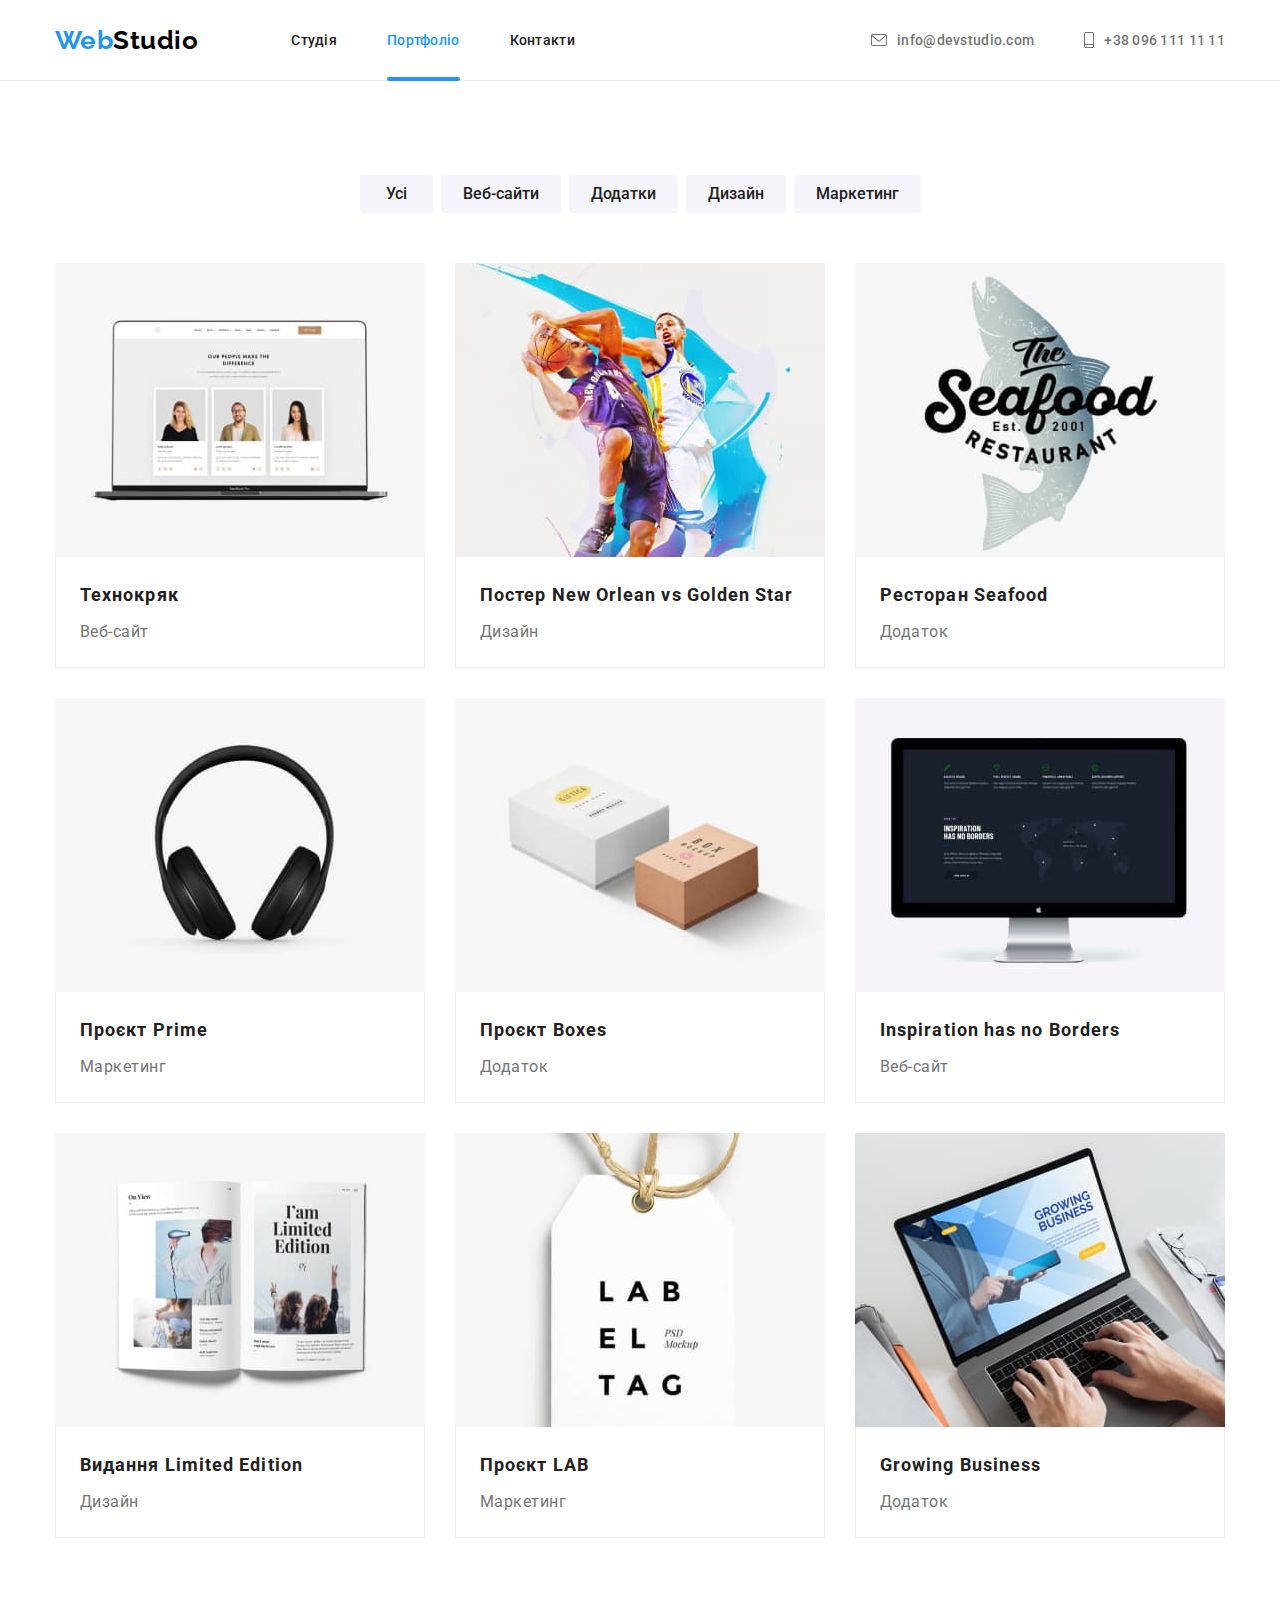
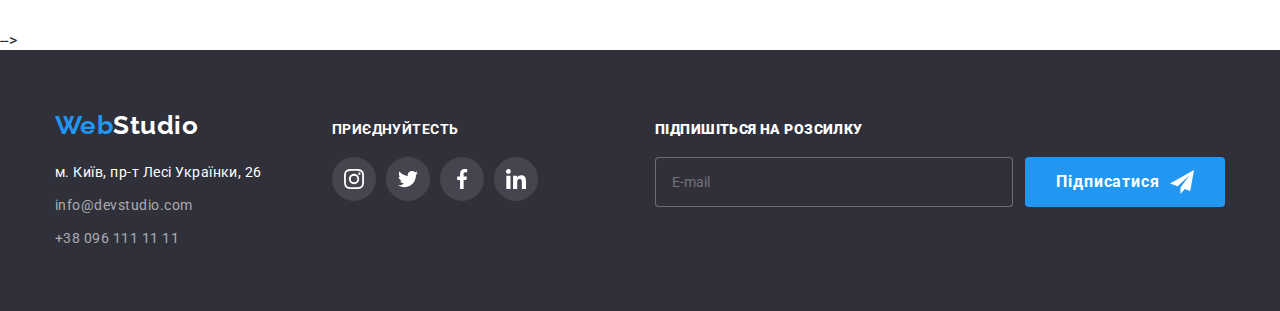
==== commit ad6dd60c: "адаптує хедер і футер в Портфоліо" ====
--- a/portfolio.html
+++ b/portfolio.html
@@ -48,7 +48,69 @@
             >
           </li>
         </ul>
+        <button data-menu-open type="button" class="mob-menu" >
+          <svg class="mob-menu-icon" width="40" height="40">
+          <use href="./images/icons.svg#icon-menu_24px"></use>
+         </svg>
+        </button>
       </div>
+
+      <div class="mobile-menu is-hidden" data-menu>
+        <div class="container">
+         <button data-menu-close type="button" class=" mobile-menu-button" >
+         <svg class="mobile-menu-icon" width="40" height="40">
+           <use href="./images/icons.svg#icon-close-black"></use>
+         </svg>
+         </button>
+ 
+         <ul class="menu-list list">
+           <li class="menu-list__item">
+             <a class="menu-list__link" href="./index.html">Студія</a>
+           </li>
+           <li class="menu-list__item"><a class="menu-list__link" href="./portfolio.html">Портфоліо</a></li>
+           <li class="menu-list__item"><a class="menu-list__link" href="">Контакти</a></li>
+         </ul>
+       
+         <ul class="menu-contacts list">
+           <li class="menu-contacts__item">
+             <a class="menu-phone__link" href="tell:+380961111111">
+               +38 096 111 11 11
+             </a>
+             </li>
+           <li class="menu-contacts__item">
+             <a class="menu-mail__link" href="mailto:info@devstudio.com">
+               info@devstudio.com
+             </a>
+           </li>
+           </ul>
+ 
+           <ul class="menu-networks list">
+             <li class="menu-networks__item">
+               <a class="menu-networks__link" href="#">
+                 Instagram
+               </a>
+             </li>
+             <li class="menu-networks__item">
+               <a class="menu-networks__link" href="#">
+                 Tweeter
+               </a>
+             </li>
+             <li class="menu-networks__item">
+               <a class="menu-networks__link" href="#">
+                 Facebook
+               </a>
+             </li>
+             <li class="menu-networks__item">
+               <a class="menu-networks__link" href="#">
+                 LinkedIn
+               </a>
+             </li>
+           </ul>
+           
+        </div>
+      </div>
+        
+      
     </header>
 
     <!--Основний контент-->
@@ -64,7 +126,6 @@
             <li><button class="buttons__item" type="button">Дизайн</button></li>
             <li><button class="buttons__item" type="button">Маркетинг</button></li>
           </ul>
-
           <ul class="examples list">
             <li class="examples__card">
               <a class="examples__link" href="#">
@@ -214,7 +275,7 @@
         </div>
       </section>
     </main>
-
+  -->
     <footer class="footer">
       <div class="container main-footer__container">
         <div class="footer-div">
@@ -264,7 +325,9 @@
             </li>
           </ul>
         </div>
+      
         <!--підписка-->
+        
         <div class="form-footer">
           <form class="form-footer__title">
             <b>підпишіться на розсилку</b>
@@ -289,9 +352,11 @@
               </div>
             </div>
           </form>
-        </div>
+        </div> 
         <!--підписка-->
       </div>
     </footer>
+    <script src="./js/menu.js"></script>
+
   </body>
 </html>
--- a/css/main.min.css
+++ b/css/main.min.css
@@ -1 +1 @@
-body{font-family:"Roboto",sans-serif;color:#212121;letter-spacing:.03em}:root{--main-background-color: #2f303a;--main-text-color: #757575;--accent-color: #2196f3}.visually-hidden{position:absolute;width:1px;height:1px;margin:-1px;border:0;padding:0;white-space:nowrap;-webkit-clip-path:inset(100%);clip-path:inset(100%);clip:rect(0 0 0 0);overflow:hidden}button{cursor:pointer}img{display:block;max-width:100%}.hero{padding-top:200px;padding-bottom:200px}.title{margin-bottom:50px;font-weight:700;font-size:36px;line-height:1.1666}h1,h2,h3,h4,h5,h6,p{margin:0}.list{list-style:none;margin:0;padding:0}.container{margin:0 auto;width:100%;padding-left:15px;padding-right:15px}@media screen and (min-width: 480px){.container{max-width:480px}}@media screen and (min-width: 720px){.container{max-width:720px}}@media screen and (min-width: 1200px){.container{max-width:1200px}}.section{padding-top:94px;padding-bottom:94px}.header{background-color:#fff;border-bottom:1px solid #ececec}.header__container{display:-webkit-box;display:-ms-flexbox;display:flex;-webkit-box-align:center;-ms-flex-align:center;align-items:center}.logo-header{font-family:"Raleway";color:#000;font-weight:700;font-size:26px;line-height:1.1923;text-decoration:none}.web{color:var(--accent-color)}.header__navigation{display:-webkit-box;display:-ms-flexbox;display:flex;-webkit-box-align:center;-ms-flex-align:center;align-items:center}.menu{display:-webkit-box;display:-ms-flexbox;display:flex;margin-left:93px;gap:50px}.menu__link{position:relative;display:block;padding-top:32px;padding-bottom:32px;color:#212121;font-weight:500;font-size:14px;line-height:1.1428;text-decoration:none;letter-spacing:.02em;-webkit-transition-property:color;transition-property:color;-webkit-transition-duration:250ms;transition-duration:250ms;-webkit-transition-timing-function:cubic-bezier(0.4, 0, 0.2, 1);transition-timing-function:cubic-bezier(0.4, 0, 0.2, 1)}.menu__link:hover,.menu__link:focus{color:var(--accent-color)}.current{color:var(--accent-color)}.current::before{content:"";position:absolute;width:100%;height:4px;bottom:0;left:0;-webkit-transform:translateY(1px);transform:translateY(1px);background:#2196f3;border-radius:2px}.header__contacts{display:-webkit-box;display:-ms-flexbox;display:flex;margin-left:auto;gap:50px}.icon-color{margin-right:10px;fill:var(--main-text-color);-webkit-transition-property:fill;transition-property:fill;-webkit-transition-duration:250ms;transition-duration:250ms;-webkit-transition-timing-function:cubic-bezier(0.4, 0, 0.2, 1);transition-timing-function:cubic-bezier(0.4, 0, 0.2, 1)}.header__contacts a:hover .icon-color,.header__contacts a:focus .icon-color{fill:var(--accent-color)}.contacts__link{display:-webkit-box;display:-ms-flexbox;display:flex;color:var(--main-text-color);font-weight:500;font-size:14px;line-height:1.1428;text-decoration:none;letter-spacing:.02em;-webkit-box-align:center;-ms-flex-align:center;align-items:center;-webkit-transition-property:color;transition-property:color;-webkit-transition-duration:250ms;transition-duration:250ms;-webkit-transition-timing-function:cubic-bezier(0.4, 0, 0.2, 1);transition-timing-function:cubic-bezier(0.4, 0, 0.2, 1)}.contacts__link:hover,.contacts__link:focus{color:var(--accent-color)}.hero{background-color:var(--main-background-color);color:#fff;text-align:center}.hero{max-width:1600px;height:600px;margin-left:auto;margin-right:auto;background-image:-webkit-gradient(linear, left top, left bottom, from(rgba(47, 48, 58, 0.4)), to(rgba(47, 48, 58, 0.4))),url(../images/hero.jpg);background-image:linear-gradient(rgba(47, 48, 58, 0.4), rgba(47, 48, 58, 0.4)),url(../images/hero.jpg);background-repeat:no-repeat;background-size:cover;background-position:center}.hero__title{width:696px;margin-right:auto;margin-left:auto;font-weight:900;font-size:44px;line-height:1.3636;letter-spacing:.06em;text-transform:uppercase}.hero__button{display:inline-block;background:var(--accent-color);color:#fff;font-family:"Roboto";font-weight:700;font-size:16px;line-height:1.875;letter-spacing:.06em;border:0;border-radius:4px;padding:10px 32px;min-width:152px;min-height:30px;margin-top:30px;-webkit-transition-property:background-color;transition-property:background-color;-webkit-transition-duration:250ms;transition-duration:250ms;-webkit-transition-timing-function:cubic-bezier(0.4, 0, 0.2, 1);transition-timing-function:cubic-bezier(0.4, 0, 0.2, 1)}.hero__button:hover,.hero__button:focus{border:none;background-color:#188ce8}.hero__button:active{border:none}.backdrop{position:fixed;top:0;left:50%;width:1600px;height:1024px;-webkit-transform:translate(-50%);transform:translate(-50%);-webkit-transition:opacity 250ms cubic-bezier(0.4, 0, 0.2, 1),visibility 250ms cubic-bezier(0.4, 0, 0.2, 1);transition:opacity 250ms cubic-bezier(0.4, 0, 0.2, 1),visibility 250ms cubic-bezier(0.4, 0, 0.2, 1);z-index:1;background:rgba(0,0,0,.2)}.backdrop.is-hidden{opacity:0;visibility:hidden;pointer-events:none}.modal{position:absolute;top:50%;left:50%;-webkit-transform:translate(-50%, -50%) scale(1);transform:translate(-50%, -50%) scale(1);-webkit-transition:-webkit-transform 250ms cubic-bezier(0.4, 0, 0.2, 1);transition:-webkit-transform 250ms cubic-bezier(0.4, 0, 0.2, 1);transition:transform 250ms cubic-bezier(0.4, 0, 0.2, 1);transition:transform 250ms cubic-bezier(0.4, 0, 0.2, 1), -webkit-transform 250ms cubic-bezier(0.4, 0, 0.2, 1);width:528px;background:#fff;border-radius:4px;-webkit-box-shadow:0px 1px 3px rgba(0,0,0,.12),0px 1px 1px rgba(0,0,0,.14),0px 2px 1px rgba(0,0,0,.2);box-shadow:0px 1px 3px rgba(0,0,0,.12),0px 1px 1px rgba(0,0,0,.14),0px 2px 1px rgba(0,0,0,.2)}.backdrop.is-hidden .modal{-webkit-transform:translate(-50%, -50%) scale(0);transform:translate(-50%, -50%) scale(0)}.modal__button{position:absolute;width:30px;height:30px;background-color:#fff;border:1px solid rgba(0,0,0,.1);border-radius:50%;top:8px;right:8px}.modal__button-icon{width:100%;height:100%;-webkit-transition:fill 250ms cubic-bezier(0.4, 0, 0.2, 1);transition:fill 250ms cubic-bezier(0.4, 0, 0.2, 1)}.modal__button-icon:hover,.modal__button-icon:focus{fill:var(--accent-color)}.main__form{width:100%;margin-left:auto;margin-right:auto;padding:40px}.main-form__title{display:block;font-weight:700;font-size:20px;line-height:1.15;text-align:center;letter-spacing:.03em;color:#212121;margin-bottom:12px}.form-field{display:-webkit-box;display:-ms-flexbox;display:flex;-webkit-box-orient:vertical;-webkit-box-direction:normal;-ms-flex-direction:column;flex-direction:column;text-align:left;margin-bottom:10px}.form-field__label{font-weight:400;font-size:12px;line-height:1.1667;letter-spacing:.01em;color:var(--main-text-color);margin-bottom:4px}.form-field__modal-wrapper{position:relative}.form-field__input{width:448px;height:40px;padding:12px 42px;margin:0;border:1px solid rgba(33,33,33,.2);outline:rgba(0,0,0,0);border-radius:4px;-webkit-transition:border-color 250ms cubic-bezier(0.4, 0, 0.2, 1);transition:border-color 250ms cubic-bezier(0.4, 0, 0.2, 1);cursor:text;font-size:12px}.form-field__input:focus{border-color:var(--accent-color)}.form-field__icon{position:absolute;top:50%;left:15px;-webkit-transform:translateY(-50%);transform:translateY(-50%);-webkit-transition:fill 250ms cubic-bezier(0.4, 0, 0.2, 1);transition:fill 250ms cubic-bezier(0.4, 0, 0.2, 1)}.form-field__input:focus+.form-field__icon{fill:var(--accent-color)}.form-field__comment{width:100%;height:120px;border:1px solid rgba(33,33,33,.2);border-radius:4px;outline:rgba(0,0,0,0);resize:none;padding:12px 16px;-webkit-transition:border-color 250ms cubic-bezier(0.4, 0, 0.2, 1);transition:border-color 250ms cubic-bezier(0.4, 0, 0.2, 1);font-size:12px}.form-field__comment::-webkit-input-placeholder{display:block;padding-top:6px;font-weight:400;font-size:12px;line-height:1.1667px;letter-spacing:.01em;color:rgba(117,117,117,.5)}.form-field__comment::-moz-placeholder{display:block;padding-top:6px;font-weight:400;font-size:12px;line-height:1.1667px;letter-spacing:.01em;color:rgba(117,117,117,.5)}.form-field__comment:-ms-input-placeholder{display:block;padding-top:6px;font-weight:400;font-size:12px;line-height:1.1667px;letter-spacing:.01em;color:rgba(117,117,117,.5)}.form-field__comment::-ms-input-placeholder{display:block;padding-top:6px;font-weight:400;font-size:12px;line-height:1.1667px;letter-spacing:.01em;color:rgba(117,117,117,.5)}.form-field__comment::placeholder{display:block;padding-top:6px;font-weight:400;font-size:12px;line-height:1.1667px;letter-spacing:.01em;color:rgba(117,117,117,.5)}.form-field__comment:focus{border-color:var(--accent-color)}.policy__check-text{font-weight:400;font-size:14px;line-height:1.7143;letter-spacing:.03em;color:var(--main-text-color);display:-webkit-box;display:-ms-flexbox;display:flex;-webkit-box-align:center;-ms-flex-align:center;align-items:center}.policy__wrapper{width:16px;height:15px;border:2px solid #212121;border-radius:2px;margin-right:7px;display:-webkit-box;display:-ms-flexbox;display:flex;-webkit-box-align:center;-ms-flex-align:center;align-items:center;-webkit-box-pack:center;-ms-flex-pack:center;justify-content:center;fill:rgba(0,0,0,0);-webkit-transition:border-color 250ms cubic-bezier(0.4, 0, 0.2, 1);transition:border-color 250ms cubic-bezier(0.4, 0, 0.2, 1);margin-left:12px}.policy__modal-check:checked+.policy__check-text .policy__wrapper{background-color:var(--accent-color);fill:#fff;border:none}.policy__modal-check:focus+.policy__check-text .policy__wrapper{border-color:var(--accent-color)}.policy__contract-form{margin-left:5px;color:var(--accent-color)}.form-button{margin-bottom:40px;margin-top:30px}.form-button__submit{width:200px;height:50px;background:var(--accent-color);border-radius:4px;border-color:rgba(0,0,0,0);font-weight:700;font-size:16px;line-height:1.875px;letter-spacing:.06em;-webkit-box-shadow:0px 4px 4px rgba(0,0,0,.15);box-shadow:0px 4px 4px rgba(0,0,0,.15);padding:0;color:#fff;-webkit-transition:background-color 250ms cubic-bezier(0.4, 0, 0.2, 1);transition:background-color 250ms cubic-bezier(0.4, 0, 0.2, 1)}.form-button__submit:hover,.form-button__submit:focus{background-color:#188ce8}.desk{padding-top:60px;padding-bottom:0}@media screen and (min-width: 1200px){.desk{padding-top:94px}}.review{display:-webkit-box;display:-ms-flexbox;display:flex;-ms-flex-wrap:wrap;flex-wrap:wrap;gap:30px;-webkit-box-pack:justify;-ms-flex-pack:justify;justify-content:space-between}.review__item{width:100%}@media screen and (min-width: 720px){.review__item{width:calc((100% - 30px)/2)}}@media screen and (min-width: 1200px){.review__item{width:calc((100% - 90px)/4)}}.review__picture{display:-webkit-box;display:-ms-flexbox;display:flex;height:120px;background:#f5f4fa;border-radius:4px;margin-bottom:30px;-webkit-box-align:center;-ms-flex-align:center;align-items:center;-webkit-box-pack:center;-ms-flex-pack:center;justify-content:center}.review__title{margin-bottom:10px;font-weight:700;font-size:14px;line-height:1.1428;text-transform:uppercase;text-align:center}.review__text{color:var(--main-text-color);font-size:14px;line-height:1.7142}.activity{text-align:center}.kinds{display:-webkit-box;display:-ms-flexbox;display:flex;gap:30px;-webkit-box-pack:justify;-ms-flex-pack:justify;justify-content:space-between}.kinds__item{-ms-flex-preferred-size:calc((100% - 60px)/3);flex-basis:calc((100% - 60px)/3)}.kinds__thumb{position:relative}.kinds__text{position:absolute;width:100%;height:70px;bottom:0;background:rgba(47,48,58,.8);font-weight:700;font-size:14px;line-height:1.1429;text-align:center;letter-spacing:.03em;text-transform:uppercase;color:#fff;padding-top:27px;padding-bottom:27px}.team{background-color:#f5f4fa;text-align:center}.team-list{display:-webkit-box;display:-ms-flexbox;display:flex;gap:30px;-webkit-box-pack:justify;-ms-flex-pack:justify;justify-content:space-between}.team-list__item{-webkit-box-shadow:0px 1px 3px rgba(0,0,0,.12),0px 1px 1px rgba(0,0,0,.14),0px 2px 1px rgba(0,0,0,.2);box-shadow:0px 1px 3px rgba(0,0,0,.12),0px 1px 1px rgba(0,0,0,.14),0px 2px 1px rgba(0,0,0,.2)}.team-list__card{padding-top:30px;padding-bottom:30px}.team-list__name{margin-bottom:10px;font-weight:500;font-size:16px;line-height:1.1875}.team-list__text{color:var(--main-text-color);font-size:16px;line-height:1.1875;margin-bottom:16px}.team-list__item{-ms-flex-preferred-size:calc((100% - 90px)/4);flex-basis:calc((100% - 90px)/4);background:#fff;border:1px solid #eee;border-radius:0px 0px 4px 4px}.networks{display:-webkit-box;display:-ms-flexbox;display:flex;-webkit-box-pack:center;-ms-flex-pack:center;justify-content:center;gap:10px}.networks__item{width:44px;height:44px}.networks__link{width:100%;height:100%;border-radius:50%;display:-webkit-box;display:-ms-flexbox;display:flex;-webkit-box-align:center;-ms-flex-align:center;align-items:center;-webkit-box-pack:center;-ms-flex-pack:center;justify-content:center;fill:#afb1b8;-webkit-transition-property:background-color;transition-property:background-color;-webkit-transition-duration:250ms;transition-duration:250ms;-webkit-transition-timing-function:cubic-bezier(0.4, 0, 0.2, 1);transition-timing-function:cubic-bezier(0.4, 0, 0.2, 1)}.networks__link:hover,.networks__link:focus{background-color:var(--accent-color)}.networks__icon{-webkit-transition-property:fill;transition-property:fill;-webkit-transition-duration:250ms;transition-duration:250ms;-webkit-transition-timing-function:cubic-bezier(0.4, 0, 0.2, 1);transition-timing-function:cubic-bezier(0.4, 0, 0.2, 1)}.networks__link:hover .networks__icon,.networks__link:focus .networks__icon{fill:#fff}.clients{text-align:center}.clients-list{display:-webkit-box;display:-ms-flexbox;display:flex;gap:30px;-webkit-box-pack:justify;-ms-flex-pack:justify;justify-content:space-between}.clients-list__logo{height:92px;-ms-flex-preferred-size:calc((100% - 150px)/6);flex-basis:calc((100% - 150px)/6)}.clients-list__link{width:100%;height:100%;display:-webkit-box;display:-ms-flexbox;display:flex;-webkit-box-align:center;-ms-flex-align:center;align-items:center;-webkit-box-pack:center;-ms-flex-pack:center;justify-content:center;fill:#afb1b8;border:1px solid #afb1b8;border-radius:4px;-webkit-transition-property:border-color;transition-property:border-color;-webkit-transition-duration:250ms;transition-duration:250ms;-webkit-transition-timing-function:cubic-bezier(0.4, 0, 0.2, 1);transition-timing-function:cubic-bezier(0.4, 0, 0.2, 1)}.clients-list__link:hover,.clients-list__link:focus{border-color:var(--accent-color)}.client-list__logo{height:92px;-ms-flex-preferred-size:calc((100% - 150px)/6);flex-basis:calc((100% - 150px)/6)}.clients-link__icon{-webkit-transition-property:fill;transition-property:fill;-webkit-transition-duration:250ms;transition-duration:250ms;-webkit-transition-timing-function:cubic-bezier(0.4, 0, 0.2, 1);transition-timing-function:cubic-bezier(0.4, 0, 0.2, 1)}.clients-list__link:hover .clients-link__icon,.clients-list__link:focus .clients-link__icon{fill:var(--accent-color)}.footer{background-color:var(--main-background-color);padding-top:60px;padding-bottom:60px}.footer-div__logo-footer{display:inline-block;margin-bottom:20px;font-family:"Raleway";color:#fff;font-weight:700;font-size:26px;line-height:1.1923;text-decoration:none}.footer-div__address{margin-bottom:9px;font-style:normal;font-size:14px;line-height:1.7142;color:#fff}.footer-contacts__item:not(:last-child){margin-bottom:9px}.footer-contacts__link{font-size:14px;line-height:1.7142;color:rgba(255,255,255,.6);text-decoration:none;-webkit-transition-property:color;transition-property:color;-webkit-transition-duration:250ms;transition-duration:250ms;-webkit-transition-timing-function:cubic-bezier(0.4, 0, 0.2, 1);transition-timing-function:cubic-bezier(0.4, 0, 0.2, 1)}.footer-contacts__link:hover,.footer-contacts__link:focus{color:var(--accent-color)}.join{margin-left:70px}.join-us{display:block;margin-bottom:20px;font-weight:700;font-size:14px;line-height:1.1429;letter-spacing:.03em;text-transform:uppercase;color:#fff}.company-networks{display:-webkit-box;display:-ms-flexbox;display:flex;-webkit-box-pack:left;-ms-flex-pack:left;justify-content:left;gap:10px}.company-networks__item{width:44px;height:44px}.company-networks__link{width:100%;height:100%;background-color:rgba(255,255,255,.1);border-radius:50%;display:-webkit-box;display:-ms-flexbox;display:flex;-webkit-box-align:center;-ms-flex-align:center;align-items:center;-webkit-box-pack:center;-ms-flex-pack:center;justify-content:center;fill:#fff;-webkit-transition-property:background-color;transition-property:background-color;-webkit-transition-duration:250ms;transition-duration:250ms;-webkit-transition-timing-function:cubic-bezier(0.4, 0, 0.2, 1);transition-timing-function:cubic-bezier(0.4, 0, 0.2, 1)}.company-networks__link:hover,.company-networks__link:focus{background-color:var(--accent-color)}.main-footer__container{display:-webkit-box;display:-ms-flexbox;display:flex;-webkit-box-align:baseline;-ms-flex-align:baseline;align-items:baseline}.form-footer{margin-left:auto}.form-footer__wrapper{display:-webkit-box;display:-ms-flexbox;display:flex;margin-top:20px}.form-footer__title{display:block;font-weight:700;font-size:14px;line-height:1.1429;letter-spacing:.03em;text-transform:uppercase;color:#fff}.form-footer__input{width:358px;height:50px;padding:15px 16px;margin-right:12px;border:1px solid rgba(255,255,255,.3);background-color:var(--main-background-color);border-radius:4px;outline:rgba(0,0,0,0);color:#fff}.form-case__submit{display:-webkit-box;display:-ms-flexbox;display:flex;width:200px;height:50px;background:var(--accent-color);border-radius:4px;border-color:rgba(0,0,0,0);font-weight:700;font-size:16px;line-height:1.875px;-webkit-box-align:center;-ms-flex-align:center;align-items:center;letter-spacing:.06em;color:#fff;align-items:center;-webkit-box-pack:center;-ms-flex-pack:center;justify-content:center;-webkit-transition:background-color 250ms cubic-bezier(0.4, 0, 0.2, 1);transition:background-color 250ms cubic-bezier(0.4, 0, 0.2, 1)}.form-case__submit:hover,.form-case__submit:focus{background-color:#188ce8}.form-case__icon{fill:#fff;margin-left:10px}.buttons{display:-webkit-box;display:-ms-flexbox;display:flex;gap:8px;-webkit-box-pack:center;-ms-flex-pack:center;justify-content:center;margin-bottom:50px}.buttons__item{min-width:73px;font-family:"Roboto";font-weight:500;font-size:16px;line-height:1.625;border:none;background:#f5f4fa;color:#212121;border-radius:4px;padding-top:6px;padding-bottom:6px;padding-right:22px;padding-left:22px;text-align:center;-webkit-transition:color 250ms cubic-bezier(0.4, 0, 0.2, 1),background-color 250ms cubic-bezier(0.4, 0, 0.2, 1),-webkit-box-shadow 250ms cubic-bezier(0.4, 0, 0.2, 1);transition:color 250ms cubic-bezier(0.4, 0, 0.2, 1),background-color 250ms cubic-bezier(0.4, 0, 0.2, 1),-webkit-box-shadow 250ms cubic-bezier(0.4, 0, 0.2, 1);transition:color 250ms cubic-bezier(0.4, 0, 0.2, 1),background-color 250ms cubic-bezier(0.4, 0, 0.2, 1),box-shadow 250ms cubic-bezier(0.4, 0, 0.2, 1);transition:color 250ms cubic-bezier(0.4, 0, 0.2, 1),background-color 250ms cubic-bezier(0.4, 0, 0.2, 1),box-shadow 250ms cubic-bezier(0.4, 0, 0.2, 1),-webkit-box-shadow 250ms cubic-bezier(0.4, 0, 0.2, 1)}.buttons__item:hover,.buttons__item:focus,.buttons__item:active{color:#fff;background-color:var(--accent-color);-webkit-box-shadow:0px 3px 1px rgba(0,0,0,.1),0px 1px 2px rgba(0,0,0,.08),0px 2px 2px rgba(0,0,0,.12);box-shadow:0px 3px 1px rgba(0,0,0,.1),0px 1px 2px rgba(0,0,0,.08),0px 2px 2px rgba(0,0,0,.12)}.buttons__item .main{padding-top:6px;padding-bottom:6px;padding-right:25px;padding-left:25px}.examples{display:-webkit-box;display:-ms-flexbox;display:flex;-ms-flex-wrap:wrap;flex-wrap:wrap;gap:30px;-webkit-box-pack:justify;-ms-flex-pack:justify;justify-content:space-between}.examples__card{background-color:#fff;-ms-flex-preferred-size:calc((100% - 60px)/3);flex-basis:calc((100% - 60px)/3)}.examples__link{text-decoration:none;display:block;-webkit-transition:-webkit-box-shadow 250ms cubic-bezier(0.4, 0, 0.2, 1);transition:-webkit-box-shadow 250ms cubic-bezier(0.4, 0, 0.2, 1);transition:box-shadow 250ms cubic-bezier(0.4, 0, 0.2, 1);transition:box-shadow 250ms cubic-bezier(0.4, 0, 0.2, 1), -webkit-box-shadow 250ms cubic-bezier(0.4, 0, 0.2, 1)}.examples__link:hover,.examples__link:focus{-webkit-box-shadow:0px 1px 1px rgba(0,0,0,.12),0px 4px 4px rgba(0,0,0,.06),1px 4px 6px rgba(0,0,0,.16);box-shadow:0px 1px 1px rgba(0,0,0,.12),0px 4px 4px rgba(0,0,0,.06),1px 4px 6px rgba(0,0,0,.16)}.box{border-right:1px solid #eee;border-bottom:1px solid #eee;border-left:1px solid #eee;padding-top:20px;padding-right:24px;padding-bottom:20px;padding-left:24px}.box__project-title{margin-bottom:4px;font-weight:700;font-size:18px;line-height:2;letter-spacing:.06em;color:#212121}.box__text{font-size:16px;line-height:1.875;color:var(--main-text-color)}.examples__overlay{position:relative;overflow:hidden}.examples__description{position:absolute;top:0;left:0;width:100%;height:100%;background:rgba(33,150,243,.9);-webkit-transform:translateY(100%);transform:translateY(100%);-webkit-transition:-webkit-transform 250ms cubic-bezier(0.4, 0, 0.2, 1);transition:-webkit-transform 250ms cubic-bezier(0.4, 0, 0.2, 1);transition:transform 250ms cubic-bezier(0.4, 0, 0.2, 1);transition:transform 250ms cubic-bezier(0.4, 0, 0.2, 1), -webkit-transform 250ms cubic-bezier(0.4, 0, 0.2, 1);display:-webkit-box;display:-ms-flexbox;display:flex;-webkit-box-align:center;-ms-flex-align:center;align-items:center;-webkit-box-pack:center;-ms-flex-pack:center;justify-content:center;padding-left:24px;padding-right:24px;font-weight:400;font-size:18px;line-height:1.5556;letter-spacing:.03em;color:#fff;text-align:left}.examples__link:hover .examples__description,.examples__link:focus .examples__description{-webkit-transform:translateY(0);transform:translateY(0);opacity:1}/*# sourceMappingURL=main.min.css.map */+body{font-family:"Roboto",sans-serif;color:#212121;letter-spacing:.03em}:root{--main-background-color: #2f303a;--main-text-color: #757575;--accent-color: #2196f3;--gra: linear-gradient(rgba(47, 48, 58, 0.4), rgba(47, 48, 58, 0.4)) }.visually-hidden{position:absolute;width:1px;height:1px;margin:-1px;border:0;padding:0;white-space:nowrap;-webkit-clip-path:inset(100%);clip-path:inset(100%);clip:rect(0 0 0 0);overflow:hidden}button{cursor:pointer}img{display:block;max-width:100%;width:100%;height:auto}.hero{padding-top:118px;padding-bottom:198px}@media screen and (min-width: 1200px){.hero{padding-top:200px;padding-bottom:280px}}.title{margin-bottom:30px;font-weight:700;font-size:28px;line-height:1.1786}@media screen and (min-width: 1200px){.title{margin-bottom:50px;font-weight:700;font-size:36px;line-height:1.1666}}h1,h2,h3,h4,h5,h6,p{margin:0}.list{list-style:none;margin:0;padding:0}.container{margin:0 auto;width:100%;padding-left:15px;padding-right:15px}@media screen and (min-width: 480px){.container{max-width:480px}}@media screen and (min-width: 768px){.container{max-width:768px}}@media screen and (min-width: 1200px){.container{max-width:1200px}}.section{padding-top:60px;padding-bottom:60px}@media screen and (min-width: 1200px){.section{padding-top:94px;padding-bottom:94px}}.header{background-color:#fff;border-bottom:1px solid #ececec}.header__container{display:-webkit-box;display:-ms-flexbox;display:flex;-webkit-box-align:center;-ms-flex-align:center;align-items:center}.logo-header{font-family:"Raleway";color:#000;font-weight:700;font-size:26px;line-height:1.1923;text-decoration:none}.web{color:var(--accent-color)}.header__navigation{display:-webkit-box;display:-ms-flexbox;display:flex;-webkit-box-align:center;-ms-flex-align:center;align-items:center}.menu{display:none;margin-left:88px;gap:50px}@media screen and (min-width: 768px){.menu{display:-webkit-box;display:-ms-flexbox;display:flex}}@media screen and (min-width: 1200px){.menu{margin-left:93px}}.menu__link{position:relative;display:block;padding-top:32px;padding-bottom:32px;color:#212121;font-weight:500;font-size:14px;line-height:1.1428;text-decoration:none;letter-spacing:.02em;-webkit-transition-property:color;transition-property:color;-webkit-transition-duration:250ms;transition-duration:250ms;-webkit-transition-timing-function:cubic-bezier(0.4, 0, 0.2, 1);transition-timing-function:cubic-bezier(0.4, 0, 0.2, 1)}.menu__link:hover,.menu__link:focus{color:var(--accent-color)}.current{color:var(--accent-color)}.current::before{content:"";position:absolute;width:100%;height:4px;bottom:0;left:0;-webkit-transform:translateY(1px);transform:translateY(1px);background:#2196f3;border-radius:2px}.header__contacts{display:none}@media screen and (min-width: 768px){.header__contacts{display:-webkit-box;display:-ms-flexbox;display:flex;-ms-flex-wrap:wrap;flex-wrap:wrap;gap:10px;margin-left:90px}}@media screen and (min-width: 1200px){.header__contacts{display:-webkit-box;display:-ms-flexbox;display:flex;gap:50px;margin-left:auto}}.icon-color{margin-right:10px;fill:var(--main-text-color);-webkit-transition-property:fill;transition-property:fill;-webkit-transition-duration:250ms;transition-duration:250ms;-webkit-transition-timing-function:cubic-bezier(0.4, 0, 0.2, 1);transition-timing-function:cubic-bezier(0.4, 0, 0.2, 1)}.header__contacts a:hover .icon-color,.header__contacts a:focus .icon-color{fill:var(--accent-color)}.contacts__link{display:-webkit-box;display:-ms-flexbox;display:flex;color:var(--main-text-color);font-weight:500;font-size:14px;line-height:1.1428;text-decoration:none;letter-spacing:.02em;-webkit-box-align:center;-ms-flex-align:center;align-items:center;-webkit-transition-property:color;transition-property:color;-webkit-transition-duration:250ms;transition-duration:250ms;-webkit-transition-timing-function:cubic-bezier(0.4, 0, 0.2, 1);transition-timing-function:cubic-bezier(0.4, 0, 0.2, 1)}@media screen and (max-width: 1200px){.contacts__link{font-size:12px;line-height:1.1666666667}}.contacts__link:hover,.contacts__link:focus{color:var(--accent-color)}.mob-menu{display:-webkit-box;display:-ms-flexbox;display:flex;border:none;background:rgba(0,0,0,0);margin-top:10px;margin-bottom:10px;margin-left:auto;-webkit-box-align:center;-ms-flex-align:center;align-items:center}@media screen and (min-width: 768px){.mob-menu{display:none}}.mob-menu-icon{fill:#212121;-webkit-transition-property:fill;transition-property:fill;-webkit-transition-duration:250ms;transition-duration:250ms;-webkit-transition-timing-function:cubic-bezier(0.4, 0, 0.2, 1);transition-timing-function:cubic-bezier(0.4, 0, 0.2, 1)}.mob-menu:focus .mob-menu-icon{fill:var(--accent-color)}.mobile-menu{position:fixed;top:0;width:100vw;height:100vh;background-color:#fff;padding-bottom:48px;padding-left:40px}.mobile-menu>.container{height:100%;display:-webkit-box;display:-ms-flexbox;display:flex;-webkit-box-orient:vertical;-webkit-box-direction:normal;-ms-flex-direction:column;flex-direction:column;-webkit-box-pack:justify;-ms-flex-pack:justify;justify-content:space-between}@media screen and (min-width: 768px){.mobile-menu{display:none}}.mobile-menu.is-hidden{opacity:0;visibility:hidden;pointer-events:none}.mobile-menu-button{display:block;margin-top:10px;margin-left:auto;border:none;background-color:#fff}.mobile-menu-icon{fill:#212121;width:100%;height:100%;-webkit-transition-property:fill;transition-property:fill;-webkit-transition-duration:250ms;transition-duration:250ms;-webkit-transition-timing-function:cubic-bezier(0.4, 0, 0.2, 1);transition-timing-function:cubic-bezier(0.4, 0, 0.2, 1)}.mobile-menu-button:focus .mobile-menu-icon{fill:var(--accent-color)}.menu-list__item:not(:last-child){margin-bottom:32px}.menu-list__link{font-weight:500;font-size:40px;line-height:1.175;letter-spacing:.02em;color:#212121;text-decoration:none;-webkit-transition-property:color;transition-property:color;-webkit-transition-duration:250ms;transition-duration:250ms;-webkit-transition-timing-function:cubic-bezier(0.4, 0, 0.2, 1);transition-timing-function:cubic-bezier(0.4, 0, 0.2, 1)}.menu-list__link:hover,.menu-list__link:focus{color:var(--accent-color)}.menu-contacts{margin-top:306px}.menu-contacts__item:not(:last-child){margin-bottom:32px}.menu-mail__link{font-weight:500;font-size:24px;line-height:1.1666666667;letter-spacing:.02em;color:var(--main-text-color);text-decoration:none}.menu-phone__link{font-weight:500;font-size:34px;line-height:1.1764705882;letter-spacing:.02em;color:var(--accent-color);text-decoration:none}.menu-networks{display:-webkit-box;display:-ms-flexbox;display:flex;gap:20px;margin-top:64px}.menu-networks__item{position:relative}.menu-networks__link{font-weight:500;font-size:18px;line-height:1.2222222222;letter-spacing:.02em;color:#2196f3;text-decoration:none}.menu-networks__link::before{content:"";position:absolute;width:22px;height:0px;top:10px;left:-21px;-webkit-transform:translateY(-20px);transform:translateY(-20px);-webkit-transform:rotate(90deg);transform:rotate(90deg);border:1px solid rgba(33,33,33,.2);border-radius:1px}.hero{background-color:var(--main-background-color);color:#fff;text-align:center}.hero{max-width:480px;height:400px;margin-left:auto;margin-right:auto;background-image:-webkit-gradient(linear, left top, left bottom, from(rgba(47, 48, 58, 0.4)), to(rgba(47, 48, 58, 0.4))),url(../images/hero-mob-1x.jpg);background-image:linear-gradient(rgba(47, 48, 58, 0.4), rgba(47, 48, 58, 0.4)),url(../images/hero-mob-1x.jpg);background-repeat:no-repeat;background-size:cover;background-position:center}@media(min-device-pixel-ratio: 2),screen and (-webkit-min-device-pixel-ratio: 2),screen and (min-resolution: 192dpi),screen and (min-resolution: 2dppx){.hero{background-image:-webkit-gradient(linear, left top, left bottom, from(rgba(47, 48, 58, 0.4)), to(rgba(47, 48, 58, 0.4))),url(../images/hero-mob-2x.jpg);background-image:linear-gradient(rgba(47, 48, 58, 0.4), rgba(47, 48, 58, 0.4)),url(../images/hero-mob-2x.jpg)}}@media screen and (min-width: 768px){.hero{background-image:-webkit-gradient(linear, left top, left bottom, from(rgba(47, 48, 58, 0.4)), to(rgba(47, 48, 58, 0.4))),url(../images/hero-tab-1x.jpg);background-image:linear-gradient(rgba(47, 48, 58, 0.4), rgba(47, 48, 58, 0.4)),url(../images/hero-tab-1x.jpg)}}@media screen and (min-width: 768px)and (min-device-pixel-ratio: 2),screen and (min-width: 768px)and (-webkit-min-device-pixel-ratio: 2),screen and (min-width: 768px)and (min-resolution: 192dpi),screen and (min-width: 768px)and (min-resolution: 2dppx){.hero{background-image:-webkit-gradient(linear, left top, left bottom, from(rgba(47, 48, 58, 0.4)), to(rgba(47, 48, 58, 0.4))),url(../images/hero-tab-2x.jpg);background-image:linear-gradient(rgba(47, 48, 58, 0.4), rgba(47, 48, 58, 0.4)),url(../images/hero-tab-2x.jpg)}}@media screen and (min-width: 1200px){.hero{background-image:-webkit-gradient(linear, left top, left bottom, from(rgba(47, 48, 58, 0.4)), to(rgba(47, 48, 58, 0.4))),url(../images/hero.jpg);background-image:linear-gradient(rgba(47, 48, 58, 0.4), rgba(47, 48, 58, 0.4)),url(../images/hero.jpg)}}@media screen and (min-width: 1200px)and (min-device-pixel-ratio: 2),screen and (min-width: 1200px)and (-webkit-min-device-pixel-ratio: 2),screen and (min-width: 1200px)and (min-resolution: 192dpi),screen and (min-width: 1200px)and (min-resolution: 2dppx){.hero{background-image:-webkit-gradient(linear, left top, left bottom, from(rgba(47, 48, 58, 0.4)), to(rgba(47, 48, 58, 0.4))),url(../images/hero-desktop-2x.jpg);background-image:linear-gradient(rgba(47, 48, 58, 0.4), rgba(47, 48, 58, 0.4)),url(../images/hero-desktop-2x.jpg)}}@media screen and (min-width: 768px){.hero{max-width:768px;height:400px}}@media screen and (min-width: 1200px){.hero{max-width:1600px;height:600px}}.hero__title{width:360px;margin-right:auto;margin-left:auto;font-weight:900;font-size:26px;line-height:1.6154;letter-spacing:.06em;text-transform:uppercase}@media screen and (min-width: 1200px){.hero__title{width:696px;font-weight:900;font-size:44px;line-height:1.3636}}.hero__button{display:inline-block;background:var(--accent-color);color:#fff;font-family:"Roboto";font-weight:700;font-size:16px;line-height:1.875;letter-spacing:.06em;border:0;border-radius:4px;width:200px;height:50px;margin-top:30px;-webkit-transition-property:background-color;transition-property:background-color;-webkit-transition-duration:250ms;transition-duration:250ms;-webkit-transition-timing-function:cubic-bezier(0.4, 0, 0.2, 1);transition-timing-function:cubic-bezier(0.4, 0, 0.2, 1)}.hero__button:hover,.hero__button:focus{border:none;background-color:#188ce8}.hero__button:active{border:none}.backdrop{position:fixed;top:0;left:50%;width:480px;height:796px;-webkit-transform:translate(-50%);transform:translate(-50%);-webkit-transition:opacity 250ms cubic-bezier(0.4, 0, 0.2, 1),visibility 250ms cubic-bezier(0.4, 0, 0.2, 1);transition:opacity 250ms cubic-bezier(0.4, 0, 0.2, 1),visibility 250ms cubic-bezier(0.4, 0, 0.2, 1);z-index:1;background:rgba(0,0,0,.2);overflow-y:scroll}@media screen and (min-width: 768px){.backdrop{width:768px;height:1024px}}@media screen and (min-width: 1200px){.backdrop{width:1600px;height:1024px}}.backdrop.is-hidden{opacity:0;visibility:hidden;pointer-events:none}.modal{position:absolute;top:50%;left:50%;-webkit-transform:translate(-50%, -50%) scale(1);transform:translate(-50%, -50%) scale(1);-webkit-transition:-webkit-transform 250ms cubic-bezier(0.4, 0, 0.2, 1);transition:-webkit-transform 250ms cubic-bezier(0.4, 0, 0.2, 1);transition:transform 250ms cubic-bezier(0.4, 0, 0.2, 1);transition:transform 250ms cubic-bezier(0.4, 0, 0.2, 1), -webkit-transform 250ms cubic-bezier(0.4, 0, 0.2, 1);width:450px;height:609px;background:#fff;border-radius:4px;-webkit-box-shadow:0px 1px 3px rgba(0,0,0,.12),0px 1px 1px rgba(0,0,0,.14),0px 2px 1px rgba(0,0,0,.2);box-shadow:0px 1px 3px rgba(0,0,0,.12),0px 1px 1px rgba(0,0,0,.14),0px 2px 1px rgba(0,0,0,.2)}.backdrop.is-hidden .modal{-webkit-transform:translate(-50%, -50%) scale(0);transform:translate(-50%, -50%) scale(0)}@media screen and (min-width: 1200px){.modal{width:528px;height:581px}}.modal__button{position:absolute;width:30px;height:30px;background-color:#fff;border:1px solid rgba(0,0,0,.1);border-radius:50%;top:8px;right:8px}.modal__button-icon{width:100%;height:100%;-webkit-transition:fill 250ms cubic-bezier(0.4, 0, 0.2, 1);transition:fill 250ms cubic-bezier(0.4, 0, 0.2, 1)}.modal__button-icon:hover,.modal__button-icon:focus{fill:var(--accent-color)}.main__form{width:100%;margin-left:auto;margin-right:auto;padding:40px}.main-form__title{display:block;font-weight:700;font-size:20px;line-height:1.15;text-align:center;letter-spacing:.03em;color:#212121;margin-bottom:12px}.form-field{display:-webkit-box;display:-ms-flexbox;display:flex;-webkit-box-orient:vertical;-webkit-box-direction:normal;-ms-flex-direction:column;flex-direction:column;text-align:left;margin-bottom:10px}.form-field__label{font-weight:400;font-size:12px;line-height:1.1667;letter-spacing:.01em;color:var(--main-text-color);margin-bottom:4px}.form-field__modal-wrapper{position:relative}.form-field__input{width:370px;height:40px;padding:12px 42px;margin:0;border:1px solid rgba(33,33,33,.2);outline:rgba(0,0,0,0);border-radius:4px;-webkit-transition:border-color 250ms cubic-bezier(0.4, 0, 0.2, 1);transition:border-color 250ms cubic-bezier(0.4, 0, 0.2, 1);cursor:text;font-size:12px}.form-field__input:focus{border-color:var(--accent-color)}@media screen and (min-width: 1200px){.form-field__input{width:448px}}.form-field__icon{position:absolute;top:50%;left:15px;-webkit-transform:translateY(-50%);transform:translateY(-50%);-webkit-transition:fill 250ms cubic-bezier(0.4, 0, 0.2, 1);transition:fill 250ms cubic-bezier(0.4, 0, 0.2, 1)}.form-field__input:focus+.form-field__icon{fill:var(--accent-color)}.form-field__comment{width:100%;height:120px;border:1px solid rgba(33,33,33,.2);border-radius:4px;outline:rgba(0,0,0,0);resize:none;padding:12px 16px;-webkit-transition:border-color 250ms cubic-bezier(0.4, 0, 0.2, 1);transition:border-color 250ms cubic-bezier(0.4, 0, 0.2, 1);font-size:12px}.form-field__comment::-webkit-input-placeholder{display:block;padding-top:6px;font-weight:400;font-size:12px;line-height:1.1667px;letter-spacing:.01em;color:rgba(117,117,117,.5)}.form-field__comment::-moz-placeholder{display:block;padding-top:6px;font-weight:400;font-size:12px;line-height:1.1667px;letter-spacing:.01em;color:rgba(117,117,117,.5)}.form-field__comment:-ms-input-placeholder{display:block;padding-top:6px;font-weight:400;font-size:12px;line-height:1.1667px;letter-spacing:.01em;color:rgba(117,117,117,.5)}.form-field__comment::-ms-input-placeholder{display:block;padding-top:6px;font-weight:400;font-size:12px;line-height:1.1667px;letter-spacing:.01em;color:rgba(117,117,117,.5)}.form-field__comment::placeholder{display:block;padding-top:6px;font-weight:400;font-size:12px;line-height:1.1667px;letter-spacing:.01em;color:rgba(117,117,117,.5)}.form-field__comment:focus{border-color:var(--accent-color)}.policy__check-text{font-weight:400;font-size:12px;line-height:1.1666666667;letter-spacing:.03em;color:var(--main-text-color);display:-webkit-box;display:-ms-flexbox;display:flex;-webkit-box-align:center;-ms-flex-align:center;align-items:center}@media screen and (min-width: 1200px){.policy__check-text{font-size:14px;line-height:1.7142857143}}.policy__wrapper{width:16px;height:15px;border:2px solid #212121;border-radius:2px;margin-right:7px;display:-webkit-box;display:-ms-flexbox;display:flex;-webkit-box-align:center;-ms-flex-align:center;align-items:center;-webkit-box-pack:center;-ms-flex-pack:center;justify-content:center;fill:rgba(0,0,0,0);-webkit-transition:border-color 250ms cubic-bezier(0.4, 0, 0.2, 1);transition:border-color 250ms cubic-bezier(0.4, 0, 0.2, 1);margin-left:12px}.policy__modal-check:checked+.policy__check-text .policy__wrapper{background-color:var(--accent-color);fill:#fff;border:none}.policy__modal-check:focus+.policy__check-text .policy__wrapper{border-color:var(--accent-color)}.policy__contract-form{margin-left:5px;color:var(--accent-color)}.form-button{margin-bottom:40px;margin-top:30px}.form-button__submit{width:200px;height:50px;background:var(--accent-color);border-radius:4px;border-color:rgba(0,0,0,0);font-weight:700;font-size:16px;line-height:1.875px;letter-spacing:.06em;-webkit-box-shadow:0px 4px 4px rgba(0,0,0,.15);box-shadow:0px 4px 4px rgba(0,0,0,.15);padding:0;color:#fff;-webkit-transition:background-color 250ms cubic-bezier(0.4, 0, 0.2, 1);transition:background-color 250ms cubic-bezier(0.4, 0, 0.2, 1)}.form-button__submit:hover,.form-button__submit:focus{background-color:#188ce8}.desk{padding-top:60px;padding-bottom:60px}@media screen and (min-width: 1200px){.desk{padding-top:94px}}.review{display:-webkit-box;display:-ms-flexbox;display:flex;-ms-flex-wrap:wrap;flex-wrap:wrap;gap:30px;-webkit-box-pack:justify;-ms-flex-pack:justify;justify-content:space-between}.review__item{width:100%}@media screen and (min-width: 768px){.review__item{width:calc((100% - 30px)/2)}}@media screen and (min-width: 1200px){.review__item{width:calc((100% - 90px)/4)}}.review__picture{display:-webkit-box;display:-ms-flexbox;display:flex;height:120px;background:#f5f4fa;border-radius:4px;margin-bottom:30px;-webkit-box-align:center;-ms-flex-align:center;align-items:center;-webkit-box-pack:center;-ms-flex-pack:center;justify-content:center}.review__title{margin-bottom:10px;font-weight:700;font-size:14px;line-height:1.1428;text-transform:uppercase;text-align:center}.review__text{color:var(--main-text-color);font-size:14px;line-height:1.7142}.activity{text-align:center}@media screen and (max-width: 1200px){.activity{display:none}}.kinds{display:-webkit-box;display:-ms-flexbox;display:flex;gap:30px;-webkit-box-pack:justify;-ms-flex-pack:justify;justify-content:space-between}.kinds__item{-ms-flex-preferred-size:calc((100% - 60px)/3);flex-basis:calc((100% - 60px)/3)}.kinds__thumb{position:relative}.kinds__text{position:absolute;width:100%;height:70px;bottom:0;background:rgba(47,48,58,.8);font-weight:700;font-size:14px;line-height:1.1429;text-align:center;letter-spacing:.03em;text-transform:uppercase;color:#fff;padding-top:27px;padding-bottom:27px}.team{background-color:#f5f4fa;text-align:center}.team-list{display:-webkit-box;display:-ms-flexbox;display:flex;-ms-flex-wrap:wrap;flex-wrap:wrap;gap:30px;-webkit-box-pack:justify;-ms-flex-pack:justify;justify-content:space-between}.team-list__item{-webkit-box-shadow:0px 1px 3px rgba(0,0,0,.12),0px 1px 1px rgba(0,0,0,.14),0px 2px 1px rgba(0,0,0,.2);box-shadow:0px 1px 3px rgba(0,0,0,.12),0px 1px 1px rgba(0,0,0,.14),0px 2px 1px rgba(0,0,0,.2)}.team-list__card{padding-top:30px;padding-bottom:30px}.team-list__name{margin-bottom:10px;font-weight:500;font-size:16px;line-height:1.1875}.team-list__text{color:var(--main-text-color);font-size:16px;line-height:1.1875;margin-bottom:16px}.team-list__item{width:100%;background:#fff;border:1px solid #eee;border-radius:0px 0px 4px 4px}@media screen and (min-width: 768px){.team-list__item{width:calc((100% - 30px)/2)}}@media screen and (min-width: 1200px){.team-list__item{width:calc((100% - 90px)/4)}}.networks{display:-webkit-box;display:-ms-flexbox;display:flex;-webkit-box-pack:center;-ms-flex-pack:center;justify-content:center;gap:10px}.networks__item{width:44px;height:44px}.networks__link{width:100%;height:100%;border-radius:50%;display:-webkit-box;display:-ms-flexbox;display:flex;-webkit-box-align:center;-ms-flex-align:center;align-items:center;-webkit-box-pack:center;-ms-flex-pack:center;justify-content:center;fill:#afb1b8;-webkit-transition-property:background-color;transition-property:background-color;-webkit-transition-duration:250ms;transition-duration:250ms;-webkit-transition-timing-function:cubic-bezier(0.4, 0, 0.2, 1);transition-timing-function:cubic-bezier(0.4, 0, 0.2, 1)}.networks__link:hover,.networks__link:focus{background-color:var(--accent-color)}.networks__icon{-webkit-transition-property:fill;transition-property:fill;-webkit-transition-duration:250ms;transition-duration:250ms;-webkit-transition-timing-function:cubic-bezier(0.4, 0, 0.2, 1);transition-timing-function:cubic-bezier(0.4, 0, 0.2, 1)}.networks__link:hover .networks__icon,.networks__link:focus .networks__icon{fill:#fff}.clients{text-align:center}.clients-list{display:-webkit-box;display:-ms-flexbox;display:flex;-ms-flex-wrap:wrap;flex-wrap:wrap;gap:30px;-webkit-box-pack:justify;-ms-flex-pack:justify;justify-content:space-between}.clients-list__logo{height:92px;width:calc((100% - 30px)/2)}@media screen and (min-width: 768px){.clients-list__logo{width:calc((100% - 60px)/3)}}@media screen and (min-width: 1200px){.clients-list__logo{width:calc((100% - 150px)/6)}}.clients-list__link{width:100%;height:100%;display:-webkit-box;display:-ms-flexbox;display:flex;-webkit-box-align:center;-ms-flex-align:center;align-items:center;-webkit-box-pack:center;-ms-flex-pack:center;justify-content:center;fill:#afb1b8;border:1px solid #afb1b8;border-radius:4px;-webkit-transition-property:border-color;transition-property:border-color;-webkit-transition-duration:250ms;transition-duration:250ms;-webkit-transition-timing-function:cubic-bezier(0.4, 0, 0.2, 1);transition-timing-function:cubic-bezier(0.4, 0, 0.2, 1)}.clients-list__link:hover,.clients-list__link:focus{border-color:var(--accent-color)}.client-list__logo{height:92px}.clients-link__icon{-webkit-transition-property:fill;transition-property:fill;-webkit-transition-duration:250ms;transition-duration:250ms;-webkit-transition-timing-function:cubic-bezier(0.4, 0, 0.2, 1);transition-timing-function:cubic-bezier(0.4, 0, 0.2, 1)}.clients-list__link:hover .clients-link__icon,.clients-list__link:focus .clients-link__icon{fill:var(--accent-color)}.footer{background-color:var(--main-background-color);padding-top:60px;padding-bottom:60px}.main-footer__container{display:-webkit-box;display:-ms-flexbox;display:flex;-webkit-box-align:baseline;-ms-flex-align:baseline;align-items:baseline}@media screen and (max-width: 767px){.main-footer__container{display:-webkit-box;display:-ms-flexbox;display:flex;-webkit-box-orient:vertical;-webkit-box-direction:normal;-ms-flex-direction:column;flex-direction:column;-webkit-box-pack:justify;-ms-flex-pack:justify;justify-content:space-between;text-align:center;-webkit-box-align:center;-ms-flex-align:center;align-items:center}}@media screen and (max-width: 1199px){.main-footer__container{display:-webkit-box;display:-ms-flexbox;display:flex;-ms-flex-wrap:wrap;flex-wrap:wrap;-webkit-column-gap:165px;-moz-column-gap:165px;column-gap:165px;-webkit-box-pack:center;-ms-flex-pack:center;justify-content:center;text-align:center}}.footer-div__logo-footer{display:inline-block;margin-bottom:20px;font-family:"Raleway";color:#fff;font-weight:700;font-size:26px;line-height:1.1923;text-decoration:none}.footer-div__address{margin-bottom:9px;font-style:normal;font-size:14px;line-height:1.7142;color:#fff}.footer-contacts__item:not(:last-child){margin-bottom:9px}.footer-contacts__link{font-size:14px;line-height:1.7142;color:rgba(255,255,255,.6);text-decoration:none;-webkit-transition-property:color;transition-property:color;-webkit-transition-duration:250ms;transition-duration:250ms;-webkit-transition-timing-function:cubic-bezier(0.4, 0, 0.2, 1);transition-timing-function:cubic-bezier(0.4, 0, 0.2, 1)}.footer-contacts__link:hover,.footer-contacts__link:focus{color:var(--accent-color)}@media screen and (min-width: 1200px){.join{margin-left:70px}}@media screen and (max-width: 767px){.join{display:block;margin-top:60px}}.join-us{display:block;margin-bottom:20px;font-weight:700;font-size:14px;line-height:1.1429;letter-spacing:.03em;text-transform:uppercase;color:#fff}.company-networks{display:-webkit-box;display:-ms-flexbox;display:flex;-webkit-box-pack:left;-ms-flex-pack:left;justify-content:left;gap:10px}.company-networks__item{width:44px;height:44px}.company-networks__link{width:100%;height:100%;background-color:rgba(255,255,255,.1);border-radius:50%;display:-webkit-box;display:-ms-flexbox;display:flex;-webkit-box-align:center;-ms-flex-align:center;align-items:center;-webkit-box-pack:center;-ms-flex-pack:center;justify-content:center;fill:#fff;-webkit-transition-property:background-color;transition-property:background-color;-webkit-transition-duration:250ms;transition-duration:250ms;-webkit-transition-timing-function:cubic-bezier(0.4, 0, 0.2, 1);transition-timing-function:cubic-bezier(0.4, 0, 0.2, 1)}.company-networks__link:hover,.company-networks__link:focus{background-color:var(--accent-color)}@media screen and (min-width: 1200px){.form-footer{margin-left:auto}}@media screen and (max-width: 1199px){.form-footer{display:block;margin-top:60px}}.form-footer__wrapper{display:-webkit-box;display:-ms-flexbox;display:flex;margin-top:20px}@media screen and (max-width: 1199px){.form-footer__wrapper{-webkit-box-orient:vertical;-webkit-box-direction:normal;-ms-flex-direction:column;flex-direction:column;text-align:center;-webkit-box-align:center;-ms-flex-align:center;align-items:center}}.form-footer__title{display:block;font-weight:700;font-size:14px;line-height:1.1429;letter-spacing:.03em;text-transform:uppercase;color:#fff}.form-footer__input{width:358px;height:50px;padding:15px 16px;margin-right:12px;border:1px solid rgba(255,255,255,.3);background-color:var(--main-background-color);border-radius:4px;outline:rgba(0,0,0,0);color:#fff}@media screen and (max-width: 1199px){.form-footer__input{max-width:450px;margin-bottom:20px}}.form-case__submit{display:-webkit-box;display:-ms-flexbox;display:flex;width:200px;height:50px;background:var(--accent-color);border-radius:4px;border-color:rgba(0,0,0,0);font-weight:700;font-size:16px;line-height:1.875px;-webkit-box-align:center;-ms-flex-align:center;align-items:center;letter-spacing:.06em;color:#fff;align-items:center;-webkit-box-pack:center;-ms-flex-pack:center;justify-content:center;-webkit-transition:background-color 250ms cubic-bezier(0.4, 0, 0.2, 1);transition:background-color 250ms cubic-bezier(0.4, 0, 0.2, 1)}.form-case__submit:hover,.form-case__submit:focus{background-color:#188ce8}.form-case__icon{fill:#fff;margin-left:10px}.buttons{display:-webkit-box;display:-ms-flexbox;display:flex;-ms-flex-wrap:wrap;flex-wrap:wrap;gap:8px;-webkit-box-pack:center;-ms-flex-pack:center;justify-content:center;margin-bottom:50px}.buttons__item{min-width:73px;font-family:"Roboto";font-weight:500;font-size:16px;line-height:1.625;border:none;background:#f5f4fa;color:#212121;border-radius:4px;padding-top:6px;padding-bottom:6px;padding-right:22px;padding-left:22px;text-align:center;-webkit-transition:color 250ms cubic-bezier(0.4, 0, 0.2, 1),background-color 250ms cubic-bezier(0.4, 0, 0.2, 1),-webkit-box-shadow 250ms cubic-bezier(0.4, 0, 0.2, 1);transition:color 250ms cubic-bezier(0.4, 0, 0.2, 1),background-color 250ms cubic-bezier(0.4, 0, 0.2, 1),-webkit-box-shadow 250ms cubic-bezier(0.4, 0, 0.2, 1);transition:color 250ms cubic-bezier(0.4, 0, 0.2, 1),background-color 250ms cubic-bezier(0.4, 0, 0.2, 1),box-shadow 250ms cubic-bezier(0.4, 0, 0.2, 1);transition:color 250ms cubic-bezier(0.4, 0, 0.2, 1),background-color 250ms cubic-bezier(0.4, 0, 0.2, 1),box-shadow 250ms cubic-bezier(0.4, 0, 0.2, 1),-webkit-box-shadow 250ms cubic-bezier(0.4, 0, 0.2, 1)}.buttons__item:hover,.buttons__item:focus,.buttons__item:active{color:#fff;background-color:var(--accent-color);-webkit-box-shadow:0px 3px 1px rgba(0,0,0,.1),0px 1px 2px rgba(0,0,0,.08),0px 2px 2px rgba(0,0,0,.12);box-shadow:0px 3px 1px rgba(0,0,0,.1),0px 1px 2px rgba(0,0,0,.08),0px 2px 2px rgba(0,0,0,.12)}.buttons__item .main{padding-top:6px;padding-bottom:6px;padding-right:25px;padding-left:25px}.examples{display:-webkit-box;display:-ms-flexbox;display:flex;-ms-flex-wrap:wrap;flex-wrap:wrap;gap:30px;-webkit-box-pack:justify;-ms-flex-pack:justify;justify-content:space-between}.examples__card{background-color:#fff;-ms-flex-preferred-size:calc((100% - 60px)/3);flex-basis:calc((100% - 60px)/3)}.examples__link{text-decoration:none;display:block;-webkit-transition:-webkit-box-shadow 250ms cubic-bezier(0.4, 0, 0.2, 1);transition:-webkit-box-shadow 250ms cubic-bezier(0.4, 0, 0.2, 1);transition:box-shadow 250ms cubic-bezier(0.4, 0, 0.2, 1);transition:box-shadow 250ms cubic-bezier(0.4, 0, 0.2, 1), -webkit-box-shadow 250ms cubic-bezier(0.4, 0, 0.2, 1)}.examples__link:hover,.examples__link:focus{-webkit-box-shadow:0px 1px 1px rgba(0,0,0,.12),0px 4px 4px rgba(0,0,0,.06),1px 4px 6px rgba(0,0,0,.16);box-shadow:0px 1px 1px rgba(0,0,0,.12),0px 4px 4px rgba(0,0,0,.06),1px 4px 6px rgba(0,0,0,.16)}.box{border-right:1px solid #eee;border-bottom:1px solid #eee;border-left:1px solid #eee;padding-top:20px;padding-right:24px;padding-bottom:20px;padding-left:24px}.box__project-title{margin-bottom:4px;font-weight:700;font-size:18px;line-height:2;letter-spacing:.06em;color:#212121}.box__text{font-size:16px;line-height:1.875;color:var(--main-text-color)}.examples__overlay{position:relative;overflow:hidden}.examples__description{position:absolute;top:0;left:0;width:100%;height:100%;background:rgba(33,150,243,.9);-webkit-transform:translateY(100%);transform:translateY(100%);-webkit-transition:-webkit-transform 250ms cubic-bezier(0.4, 0, 0.2, 1);transition:-webkit-transform 250ms cubic-bezier(0.4, 0, 0.2, 1);transition:transform 250ms cubic-bezier(0.4, 0, 0.2, 1);transition:transform 250ms cubic-bezier(0.4, 0, 0.2, 1), -webkit-transform 250ms cubic-bezier(0.4, 0, 0.2, 1);display:-webkit-box;display:-ms-flexbox;display:flex;-webkit-box-align:center;-ms-flex-align:center;align-items:center;-webkit-box-pack:center;-ms-flex-pack:center;justify-content:center;padding-left:24px;padding-right:24px;font-weight:400;font-size:18px;line-height:1.5556;letter-spacing:.03em;color:#fff;text-align:left}.examples__link:hover .examples__description,.examples__link:focus .examples__description{-webkit-transform:translateY(0);transform:translateY(0);opacity:1}/*# sourceMappingURL=main.min.css.map */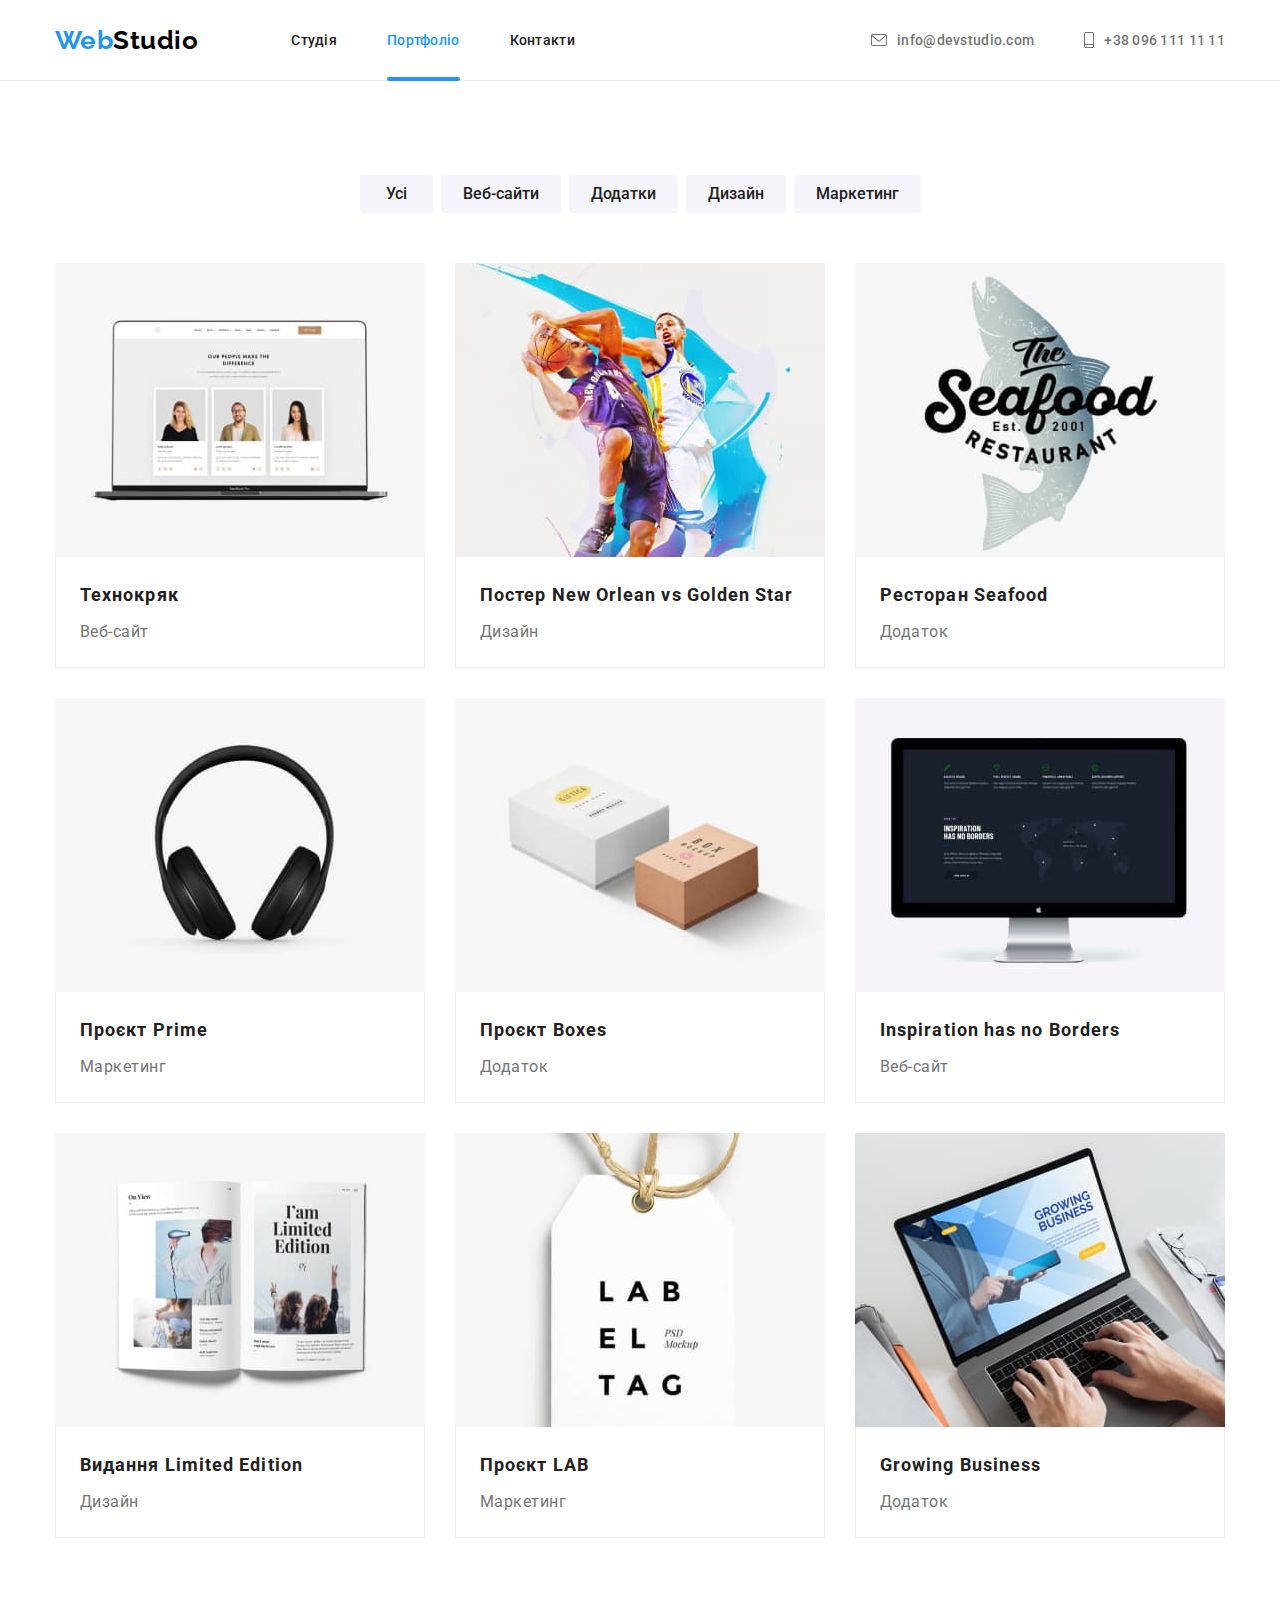
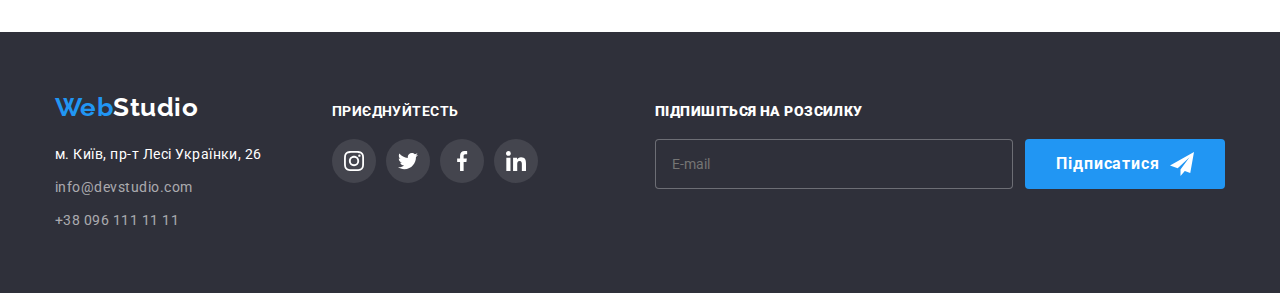
==== commit 7e262984: "адаптує потфоліо крім фото" ====
--- a/portfolio.html
+++ b/portfolio.html
@@ -275,7 +275,7 @@
         </div>
       </section>
     </main>
-  -->
+  
     <footer class="footer">
       <div class="container main-footer__container">
         <div class="footer-div">
--- a/css/main.min.css
+++ b/css/main.min.css
@@ -1 +1 @@
-body{font-family:"Roboto",sans-serif;color:#212121;letter-spacing:.03em}:root{--main-background-color: #2f303a;--main-text-color: #757575;--accent-color: #2196f3;--gra: linear-gradient(rgba(47, 48, 58, 0.4), rgba(47, 48, 58, 0.4)) }.visually-hidden{position:absolute;width:1px;height:1px;margin:-1px;border:0;padding:0;white-space:nowrap;-webkit-clip-path:inset(100%);clip-path:inset(100%);clip:rect(0 0 0 0);overflow:hidden}button{cursor:pointer}img{display:block;max-width:100%;width:100%;height:auto}.hero{padding-top:118px;padding-bottom:198px}@media screen and (min-width: 1200px){.hero{padding-top:200px;padding-bottom:280px}}.title{margin-bottom:30px;font-weight:700;font-size:28px;line-height:1.1786}@media screen and (min-width: 1200px){.title{margin-bottom:50px;font-weight:700;font-size:36px;line-height:1.1666}}h1,h2,h3,h4,h5,h6,p{margin:0}.list{list-style:none;margin:0;padding:0}.container{margin:0 auto;width:100%;padding-left:15px;padding-right:15px}@media screen and (min-width: 480px){.container{max-width:480px}}@media screen and (min-width: 768px){.container{max-width:768px}}@media screen and (min-width: 1200px){.container{max-width:1200px}}.section{padding-top:60px;padding-bottom:60px}@media screen and (min-width: 1200px){.section{padding-top:94px;padding-bottom:94px}}.header{background-color:#fff;border-bottom:1px solid #ececec}.header__container{display:-webkit-box;display:-ms-flexbox;display:flex;-webkit-box-align:center;-ms-flex-align:center;align-items:center}.logo-header{font-family:"Raleway";color:#000;font-weight:700;font-size:26px;line-height:1.1923;text-decoration:none}.web{color:var(--accent-color)}.header__navigation{display:-webkit-box;display:-ms-flexbox;display:flex;-webkit-box-align:center;-ms-flex-align:center;align-items:center}.menu{display:none;margin-left:88px;gap:50px}@media screen and (min-width: 768px){.menu{display:-webkit-box;display:-ms-flexbox;display:flex}}@media screen and (min-width: 1200px){.menu{margin-left:93px}}.menu__link{position:relative;display:block;padding-top:32px;padding-bottom:32px;color:#212121;font-weight:500;font-size:14px;line-height:1.1428;text-decoration:none;letter-spacing:.02em;-webkit-transition-property:color;transition-property:color;-webkit-transition-duration:250ms;transition-duration:250ms;-webkit-transition-timing-function:cubic-bezier(0.4, 0, 0.2, 1);transition-timing-function:cubic-bezier(0.4, 0, 0.2, 1)}.menu__link:hover,.menu__link:focus{color:var(--accent-color)}.current{color:var(--accent-color)}.current::before{content:"";position:absolute;width:100%;height:4px;bottom:0;left:0;-webkit-transform:translateY(1px);transform:translateY(1px);background:#2196f3;border-radius:2px}.header__contacts{display:none}@media screen and (min-width: 768px){.header__contacts{display:-webkit-box;display:-ms-flexbox;display:flex;-ms-flex-wrap:wrap;flex-wrap:wrap;gap:10px;margin-left:90px}}@media screen and (min-width: 1200px){.header__contacts{display:-webkit-box;display:-ms-flexbox;display:flex;gap:50px;margin-left:auto}}.icon-color{margin-right:10px;fill:var(--main-text-color);-webkit-transition-property:fill;transition-property:fill;-webkit-transition-duration:250ms;transition-duration:250ms;-webkit-transition-timing-function:cubic-bezier(0.4, 0, 0.2, 1);transition-timing-function:cubic-bezier(0.4, 0, 0.2, 1)}.header__contacts a:hover .icon-color,.header__contacts a:focus .icon-color{fill:var(--accent-color)}.contacts__link{display:-webkit-box;display:-ms-flexbox;display:flex;color:var(--main-text-color);font-weight:500;font-size:14px;line-height:1.1428;text-decoration:none;letter-spacing:.02em;-webkit-box-align:center;-ms-flex-align:center;align-items:center;-webkit-transition-property:color;transition-property:color;-webkit-transition-duration:250ms;transition-duration:250ms;-webkit-transition-timing-function:cubic-bezier(0.4, 0, 0.2, 1);transition-timing-function:cubic-bezier(0.4, 0, 0.2, 1)}@media screen and (max-width: 1200px){.contacts__link{font-size:12px;line-height:1.1666666667}}.contacts__link:hover,.contacts__link:focus{color:var(--accent-color)}.mob-menu{display:-webkit-box;display:-ms-flexbox;display:flex;border:none;background:rgba(0,0,0,0);margin-top:10px;margin-bottom:10px;margin-left:auto;-webkit-box-align:center;-ms-flex-align:center;align-items:center}@media screen and (min-width: 768px){.mob-menu{display:none}}.mob-menu-icon{fill:#212121;-webkit-transition-property:fill;transition-property:fill;-webkit-transition-duration:250ms;transition-duration:250ms;-webkit-transition-timing-function:cubic-bezier(0.4, 0, 0.2, 1);transition-timing-function:cubic-bezier(0.4, 0, 0.2, 1)}.mob-menu:focus .mob-menu-icon{fill:var(--accent-color)}.mobile-menu{position:fixed;top:0;width:100vw;height:100vh;background-color:#fff;padding-bottom:48px;padding-left:40px}.mobile-menu>.container{height:100%;display:-webkit-box;display:-ms-flexbox;display:flex;-webkit-box-orient:vertical;-webkit-box-direction:normal;-ms-flex-direction:column;flex-direction:column;-webkit-box-pack:justify;-ms-flex-pack:justify;justify-content:space-between}@media screen and (min-width: 768px){.mobile-menu{display:none}}.mobile-menu.is-hidden{opacity:0;visibility:hidden;pointer-events:none}.mobile-menu-button{display:block;margin-top:10px;margin-left:auto;border:none;background-color:#fff}.mobile-menu-icon{fill:#212121;width:100%;height:100%;-webkit-transition-property:fill;transition-property:fill;-webkit-transition-duration:250ms;transition-duration:250ms;-webkit-transition-timing-function:cubic-bezier(0.4, 0, 0.2, 1);transition-timing-function:cubic-bezier(0.4, 0, 0.2, 1)}.mobile-menu-button:focus .mobile-menu-icon{fill:var(--accent-color)}.menu-list__item:not(:last-child){margin-bottom:32px}.menu-list__link{font-weight:500;font-size:40px;line-height:1.175;letter-spacing:.02em;color:#212121;text-decoration:none;-webkit-transition-property:color;transition-property:color;-webkit-transition-duration:250ms;transition-duration:250ms;-webkit-transition-timing-function:cubic-bezier(0.4, 0, 0.2, 1);transition-timing-function:cubic-bezier(0.4, 0, 0.2, 1)}.menu-list__link:hover,.menu-list__link:focus{color:var(--accent-color)}.menu-contacts{margin-top:306px}.menu-contacts__item:not(:last-child){margin-bottom:32px}.menu-mail__link{font-weight:500;font-size:24px;line-height:1.1666666667;letter-spacing:.02em;color:var(--main-text-color);text-decoration:none}.menu-phone__link{font-weight:500;font-size:34px;line-height:1.1764705882;letter-spacing:.02em;color:var(--accent-color);text-decoration:none}.menu-networks{display:-webkit-box;display:-ms-flexbox;display:flex;gap:20px;margin-top:64px}.menu-networks__item{position:relative}.menu-networks__link{font-weight:500;font-size:18px;line-height:1.2222222222;letter-spacing:.02em;color:#2196f3;text-decoration:none}.menu-networks__link::before{content:"";position:absolute;width:22px;height:0px;top:10px;left:-21px;-webkit-transform:translateY(-20px);transform:translateY(-20px);-webkit-transform:rotate(90deg);transform:rotate(90deg);border:1px solid rgba(33,33,33,.2);border-radius:1px}.hero{background-color:var(--main-background-color);color:#fff;text-align:center}.hero{max-width:480px;height:400px;margin-left:auto;margin-right:auto;background-image:-webkit-gradient(linear, left top, left bottom, from(rgba(47, 48, 58, 0.4)), to(rgba(47, 48, 58, 0.4))),url(../images/hero-mob-1x.jpg);background-image:linear-gradient(rgba(47, 48, 58, 0.4), rgba(47, 48, 58, 0.4)),url(../images/hero-mob-1x.jpg);background-repeat:no-repeat;background-size:cover;background-position:center}@media(min-device-pixel-ratio: 2),screen and (-webkit-min-device-pixel-ratio: 2),screen and (min-resolution: 192dpi),screen and (min-resolution: 2dppx){.hero{background-image:-webkit-gradient(linear, left top, left bottom, from(rgba(47, 48, 58, 0.4)), to(rgba(47, 48, 58, 0.4))),url(../images/hero-mob-2x.jpg);background-image:linear-gradient(rgba(47, 48, 58, 0.4), rgba(47, 48, 58, 0.4)),url(../images/hero-mob-2x.jpg)}}@media screen and (min-width: 768px){.hero{background-image:-webkit-gradient(linear, left top, left bottom, from(rgba(47, 48, 58, 0.4)), to(rgba(47, 48, 58, 0.4))),url(../images/hero-tab-1x.jpg);background-image:linear-gradient(rgba(47, 48, 58, 0.4), rgba(47, 48, 58, 0.4)),url(../images/hero-tab-1x.jpg)}}@media screen and (min-width: 768px)and (min-device-pixel-ratio: 2),screen and (min-width: 768px)and (-webkit-min-device-pixel-ratio: 2),screen and (min-width: 768px)and (min-resolution: 192dpi),screen and (min-width: 768px)and (min-resolution: 2dppx){.hero{background-image:-webkit-gradient(linear, left top, left bottom, from(rgba(47, 48, 58, 0.4)), to(rgba(47, 48, 58, 0.4))),url(../images/hero-tab-2x.jpg);background-image:linear-gradient(rgba(47, 48, 58, 0.4), rgba(47, 48, 58, 0.4)),url(../images/hero-tab-2x.jpg)}}@media screen and (min-width: 1200px){.hero{background-image:-webkit-gradient(linear, left top, left bottom, from(rgba(47, 48, 58, 0.4)), to(rgba(47, 48, 58, 0.4))),url(../images/hero.jpg);background-image:linear-gradient(rgba(47, 48, 58, 0.4), rgba(47, 48, 58, 0.4)),url(../images/hero.jpg)}}@media screen and (min-width: 1200px)and (min-device-pixel-ratio: 2),screen and (min-width: 1200px)and (-webkit-min-device-pixel-ratio: 2),screen and (min-width: 1200px)and (min-resolution: 192dpi),screen and (min-width: 1200px)and (min-resolution: 2dppx){.hero{background-image:-webkit-gradient(linear, left top, left bottom, from(rgba(47, 48, 58, 0.4)), to(rgba(47, 48, 58, 0.4))),url(../images/hero-desktop-2x.jpg);background-image:linear-gradient(rgba(47, 48, 58, 0.4), rgba(47, 48, 58, 0.4)),url(../images/hero-desktop-2x.jpg)}}@media screen and (min-width: 768px){.hero{max-width:768px;height:400px}}@media screen and (min-width: 1200px){.hero{max-width:1600px;height:600px}}.hero__title{width:360px;margin-right:auto;margin-left:auto;font-weight:900;font-size:26px;line-height:1.6154;letter-spacing:.06em;text-transform:uppercase}@media screen and (min-width: 1200px){.hero__title{width:696px;font-weight:900;font-size:44px;line-height:1.3636}}.hero__button{display:inline-block;background:var(--accent-color);color:#fff;font-family:"Roboto";font-weight:700;font-size:16px;line-height:1.875;letter-spacing:.06em;border:0;border-radius:4px;width:200px;height:50px;margin-top:30px;-webkit-transition-property:background-color;transition-property:background-color;-webkit-transition-duration:250ms;transition-duration:250ms;-webkit-transition-timing-function:cubic-bezier(0.4, 0, 0.2, 1);transition-timing-function:cubic-bezier(0.4, 0, 0.2, 1)}.hero__button:hover,.hero__button:focus{border:none;background-color:#188ce8}.hero__button:active{border:none}.backdrop{position:fixed;top:0;left:50%;width:480px;height:796px;-webkit-transform:translate(-50%);transform:translate(-50%);-webkit-transition:opacity 250ms cubic-bezier(0.4, 0, 0.2, 1),visibility 250ms cubic-bezier(0.4, 0, 0.2, 1);transition:opacity 250ms cubic-bezier(0.4, 0, 0.2, 1),visibility 250ms cubic-bezier(0.4, 0, 0.2, 1);z-index:1;background:rgba(0,0,0,.2);overflow-y:scroll}@media screen and (min-width: 768px){.backdrop{width:768px;height:1024px}}@media screen and (min-width: 1200px){.backdrop{width:1600px;height:1024px}}.backdrop.is-hidden{opacity:0;visibility:hidden;pointer-events:none}.modal{position:absolute;top:50%;left:50%;-webkit-transform:translate(-50%, -50%) scale(1);transform:translate(-50%, -50%) scale(1);-webkit-transition:-webkit-transform 250ms cubic-bezier(0.4, 0, 0.2, 1);transition:-webkit-transform 250ms cubic-bezier(0.4, 0, 0.2, 1);transition:transform 250ms cubic-bezier(0.4, 0, 0.2, 1);transition:transform 250ms cubic-bezier(0.4, 0, 0.2, 1), -webkit-transform 250ms cubic-bezier(0.4, 0, 0.2, 1);width:450px;height:609px;background:#fff;border-radius:4px;-webkit-box-shadow:0px 1px 3px rgba(0,0,0,.12),0px 1px 1px rgba(0,0,0,.14),0px 2px 1px rgba(0,0,0,.2);box-shadow:0px 1px 3px rgba(0,0,0,.12),0px 1px 1px rgba(0,0,0,.14),0px 2px 1px rgba(0,0,0,.2)}.backdrop.is-hidden .modal{-webkit-transform:translate(-50%, -50%) scale(0);transform:translate(-50%, -50%) scale(0)}@media screen and (min-width: 1200px){.modal{width:528px;height:581px}}.modal__button{position:absolute;width:30px;height:30px;background-color:#fff;border:1px solid rgba(0,0,0,.1);border-radius:50%;top:8px;right:8px}.modal__button-icon{width:100%;height:100%;-webkit-transition:fill 250ms cubic-bezier(0.4, 0, 0.2, 1);transition:fill 250ms cubic-bezier(0.4, 0, 0.2, 1)}.modal__button-icon:hover,.modal__button-icon:focus{fill:var(--accent-color)}.main__form{width:100%;margin-left:auto;margin-right:auto;padding:40px}.main-form__title{display:block;font-weight:700;font-size:20px;line-height:1.15;text-align:center;letter-spacing:.03em;color:#212121;margin-bottom:12px}.form-field{display:-webkit-box;display:-ms-flexbox;display:flex;-webkit-box-orient:vertical;-webkit-box-direction:normal;-ms-flex-direction:column;flex-direction:column;text-align:left;margin-bottom:10px}.form-field__label{font-weight:400;font-size:12px;line-height:1.1667;letter-spacing:.01em;color:var(--main-text-color);margin-bottom:4px}.form-field__modal-wrapper{position:relative}.form-field__input{width:370px;height:40px;padding:12px 42px;margin:0;border:1px solid rgba(33,33,33,.2);outline:rgba(0,0,0,0);border-radius:4px;-webkit-transition:border-color 250ms cubic-bezier(0.4, 0, 0.2, 1);transition:border-color 250ms cubic-bezier(0.4, 0, 0.2, 1);cursor:text;font-size:12px}.form-field__input:focus{border-color:var(--accent-color)}@media screen and (min-width: 1200px){.form-field__input{width:448px}}.form-field__icon{position:absolute;top:50%;left:15px;-webkit-transform:translateY(-50%);transform:translateY(-50%);-webkit-transition:fill 250ms cubic-bezier(0.4, 0, 0.2, 1);transition:fill 250ms cubic-bezier(0.4, 0, 0.2, 1)}.form-field__input:focus+.form-field__icon{fill:var(--accent-color)}.form-field__comment{width:100%;height:120px;border:1px solid rgba(33,33,33,.2);border-radius:4px;outline:rgba(0,0,0,0);resize:none;padding:12px 16px;-webkit-transition:border-color 250ms cubic-bezier(0.4, 0, 0.2, 1);transition:border-color 250ms cubic-bezier(0.4, 0, 0.2, 1);font-size:12px}.form-field__comment::-webkit-input-placeholder{display:block;padding-top:6px;font-weight:400;font-size:12px;line-height:1.1667px;letter-spacing:.01em;color:rgba(117,117,117,.5)}.form-field__comment::-moz-placeholder{display:block;padding-top:6px;font-weight:400;font-size:12px;line-height:1.1667px;letter-spacing:.01em;color:rgba(117,117,117,.5)}.form-field__comment:-ms-input-placeholder{display:block;padding-top:6px;font-weight:400;font-size:12px;line-height:1.1667px;letter-spacing:.01em;color:rgba(117,117,117,.5)}.form-field__comment::-ms-input-placeholder{display:block;padding-top:6px;font-weight:400;font-size:12px;line-height:1.1667px;letter-spacing:.01em;color:rgba(117,117,117,.5)}.form-field__comment::placeholder{display:block;padding-top:6px;font-weight:400;font-size:12px;line-height:1.1667px;letter-spacing:.01em;color:rgba(117,117,117,.5)}.form-field__comment:focus{border-color:var(--accent-color)}.policy__check-text{font-weight:400;font-size:12px;line-height:1.1666666667;letter-spacing:.03em;color:var(--main-text-color);display:-webkit-box;display:-ms-flexbox;display:flex;-webkit-box-align:center;-ms-flex-align:center;align-items:center}@media screen and (min-width: 1200px){.policy__check-text{font-size:14px;line-height:1.7142857143}}.policy__wrapper{width:16px;height:15px;border:2px solid #212121;border-radius:2px;margin-right:7px;display:-webkit-box;display:-ms-flexbox;display:flex;-webkit-box-align:center;-ms-flex-align:center;align-items:center;-webkit-box-pack:center;-ms-flex-pack:center;justify-content:center;fill:rgba(0,0,0,0);-webkit-transition:border-color 250ms cubic-bezier(0.4, 0, 0.2, 1);transition:border-color 250ms cubic-bezier(0.4, 0, 0.2, 1);margin-left:12px}.policy__modal-check:checked+.policy__check-text .policy__wrapper{background-color:var(--accent-color);fill:#fff;border:none}.policy__modal-check:focus+.policy__check-text .policy__wrapper{border-color:var(--accent-color)}.policy__contract-form{margin-left:5px;color:var(--accent-color)}.form-button{margin-bottom:40px;margin-top:30px}.form-button__submit{width:200px;height:50px;background:var(--accent-color);border-radius:4px;border-color:rgba(0,0,0,0);font-weight:700;font-size:16px;line-height:1.875px;letter-spacing:.06em;-webkit-box-shadow:0px 4px 4px rgba(0,0,0,.15);box-shadow:0px 4px 4px rgba(0,0,0,.15);padding:0;color:#fff;-webkit-transition:background-color 250ms cubic-bezier(0.4, 0, 0.2, 1);transition:background-color 250ms cubic-bezier(0.4, 0, 0.2, 1)}.form-button__submit:hover,.form-button__submit:focus{background-color:#188ce8}.desk{padding-top:60px;padding-bottom:60px}@media screen and (min-width: 1200px){.desk{padding-top:94px}}.review{display:-webkit-box;display:-ms-flexbox;display:flex;-ms-flex-wrap:wrap;flex-wrap:wrap;gap:30px;-webkit-box-pack:justify;-ms-flex-pack:justify;justify-content:space-between}.review__item{width:100%}@media screen and (min-width: 768px){.review__item{width:calc((100% - 30px)/2)}}@media screen and (min-width: 1200px){.review__item{width:calc((100% - 90px)/4)}}.review__picture{display:-webkit-box;display:-ms-flexbox;display:flex;height:120px;background:#f5f4fa;border-radius:4px;margin-bottom:30px;-webkit-box-align:center;-ms-flex-align:center;align-items:center;-webkit-box-pack:center;-ms-flex-pack:center;justify-content:center}.review__title{margin-bottom:10px;font-weight:700;font-size:14px;line-height:1.1428;text-transform:uppercase;text-align:center}.review__text{color:var(--main-text-color);font-size:14px;line-height:1.7142}.activity{text-align:center}@media screen and (max-width: 1200px){.activity{display:none}}.kinds{display:-webkit-box;display:-ms-flexbox;display:flex;gap:30px;-webkit-box-pack:justify;-ms-flex-pack:justify;justify-content:space-between}.kinds__item{-ms-flex-preferred-size:calc((100% - 60px)/3);flex-basis:calc((100% - 60px)/3)}.kinds__thumb{position:relative}.kinds__text{position:absolute;width:100%;height:70px;bottom:0;background:rgba(47,48,58,.8);font-weight:700;font-size:14px;line-height:1.1429;text-align:center;letter-spacing:.03em;text-transform:uppercase;color:#fff;padding-top:27px;padding-bottom:27px}.team{background-color:#f5f4fa;text-align:center}.team-list{display:-webkit-box;display:-ms-flexbox;display:flex;-ms-flex-wrap:wrap;flex-wrap:wrap;gap:30px;-webkit-box-pack:justify;-ms-flex-pack:justify;justify-content:space-between}.team-list__item{-webkit-box-shadow:0px 1px 3px rgba(0,0,0,.12),0px 1px 1px rgba(0,0,0,.14),0px 2px 1px rgba(0,0,0,.2);box-shadow:0px 1px 3px rgba(0,0,0,.12),0px 1px 1px rgba(0,0,0,.14),0px 2px 1px rgba(0,0,0,.2)}.team-list__card{padding-top:30px;padding-bottom:30px}.team-list__name{margin-bottom:10px;font-weight:500;font-size:16px;line-height:1.1875}.team-list__text{color:var(--main-text-color);font-size:16px;line-height:1.1875;margin-bottom:16px}.team-list__item{width:100%;background:#fff;border:1px solid #eee;border-radius:0px 0px 4px 4px}@media screen and (min-width: 768px){.team-list__item{width:calc((100% - 30px)/2)}}@media screen and (min-width: 1200px){.team-list__item{width:calc((100% - 90px)/4)}}.networks{display:-webkit-box;display:-ms-flexbox;display:flex;-webkit-box-pack:center;-ms-flex-pack:center;justify-content:center;gap:10px}.networks__item{width:44px;height:44px}.networks__link{width:100%;height:100%;border-radius:50%;display:-webkit-box;display:-ms-flexbox;display:flex;-webkit-box-align:center;-ms-flex-align:center;align-items:center;-webkit-box-pack:center;-ms-flex-pack:center;justify-content:center;fill:#afb1b8;-webkit-transition-property:background-color;transition-property:background-color;-webkit-transition-duration:250ms;transition-duration:250ms;-webkit-transition-timing-function:cubic-bezier(0.4, 0, 0.2, 1);transition-timing-function:cubic-bezier(0.4, 0, 0.2, 1)}.networks__link:hover,.networks__link:focus{background-color:var(--accent-color)}.networks__icon{-webkit-transition-property:fill;transition-property:fill;-webkit-transition-duration:250ms;transition-duration:250ms;-webkit-transition-timing-function:cubic-bezier(0.4, 0, 0.2, 1);transition-timing-function:cubic-bezier(0.4, 0, 0.2, 1)}.networks__link:hover .networks__icon,.networks__link:focus .networks__icon{fill:#fff}.clients{text-align:center}.clients-list{display:-webkit-box;display:-ms-flexbox;display:flex;-ms-flex-wrap:wrap;flex-wrap:wrap;gap:30px;-webkit-box-pack:justify;-ms-flex-pack:justify;justify-content:space-between}.clients-list__logo{height:92px;width:calc((100% - 30px)/2)}@media screen and (min-width: 768px){.clients-list__logo{width:calc((100% - 60px)/3)}}@media screen and (min-width: 1200px){.clients-list__logo{width:calc((100% - 150px)/6)}}.clients-list__link{width:100%;height:100%;display:-webkit-box;display:-ms-flexbox;display:flex;-webkit-box-align:center;-ms-flex-align:center;align-items:center;-webkit-box-pack:center;-ms-flex-pack:center;justify-content:center;fill:#afb1b8;border:1px solid #afb1b8;border-radius:4px;-webkit-transition-property:border-color;transition-property:border-color;-webkit-transition-duration:250ms;transition-duration:250ms;-webkit-transition-timing-function:cubic-bezier(0.4, 0, 0.2, 1);transition-timing-function:cubic-bezier(0.4, 0, 0.2, 1)}.clients-list__link:hover,.clients-list__link:focus{border-color:var(--accent-color)}.client-list__logo{height:92px}.clients-link__icon{-webkit-transition-property:fill;transition-property:fill;-webkit-transition-duration:250ms;transition-duration:250ms;-webkit-transition-timing-function:cubic-bezier(0.4, 0, 0.2, 1);transition-timing-function:cubic-bezier(0.4, 0, 0.2, 1)}.clients-list__link:hover .clients-link__icon,.clients-list__link:focus .clients-link__icon{fill:var(--accent-color)}.footer{background-color:var(--main-background-color);padding-top:60px;padding-bottom:60px}.main-footer__container{display:-webkit-box;display:-ms-flexbox;display:flex;-webkit-box-align:baseline;-ms-flex-align:baseline;align-items:baseline}@media screen and (max-width: 767px){.main-footer__container{display:-webkit-box;display:-ms-flexbox;display:flex;-webkit-box-orient:vertical;-webkit-box-direction:normal;-ms-flex-direction:column;flex-direction:column;-webkit-box-pack:justify;-ms-flex-pack:justify;justify-content:space-between;text-align:center;-webkit-box-align:center;-ms-flex-align:center;align-items:center}}@media screen and (max-width: 1199px){.main-footer__container{display:-webkit-box;display:-ms-flexbox;display:flex;-ms-flex-wrap:wrap;flex-wrap:wrap;-webkit-column-gap:165px;-moz-column-gap:165px;column-gap:165px;-webkit-box-pack:center;-ms-flex-pack:center;justify-content:center;text-align:center}}.footer-div__logo-footer{display:inline-block;margin-bottom:20px;font-family:"Raleway";color:#fff;font-weight:700;font-size:26px;line-height:1.1923;text-decoration:none}.footer-div__address{margin-bottom:9px;font-style:normal;font-size:14px;line-height:1.7142;color:#fff}.footer-contacts__item:not(:last-child){margin-bottom:9px}.footer-contacts__link{font-size:14px;line-height:1.7142;color:rgba(255,255,255,.6);text-decoration:none;-webkit-transition-property:color;transition-property:color;-webkit-transition-duration:250ms;transition-duration:250ms;-webkit-transition-timing-function:cubic-bezier(0.4, 0, 0.2, 1);transition-timing-function:cubic-bezier(0.4, 0, 0.2, 1)}.footer-contacts__link:hover,.footer-contacts__link:focus{color:var(--accent-color)}@media screen and (min-width: 1200px){.join{margin-left:70px}}@media screen and (max-width: 767px){.join{display:block;margin-top:60px}}.join-us{display:block;margin-bottom:20px;font-weight:700;font-size:14px;line-height:1.1429;letter-spacing:.03em;text-transform:uppercase;color:#fff}.company-networks{display:-webkit-box;display:-ms-flexbox;display:flex;-webkit-box-pack:left;-ms-flex-pack:left;justify-content:left;gap:10px}.company-networks__item{width:44px;height:44px}.company-networks__link{width:100%;height:100%;background-color:rgba(255,255,255,.1);border-radius:50%;display:-webkit-box;display:-ms-flexbox;display:flex;-webkit-box-align:center;-ms-flex-align:center;align-items:center;-webkit-box-pack:center;-ms-flex-pack:center;justify-content:center;fill:#fff;-webkit-transition-property:background-color;transition-property:background-color;-webkit-transition-duration:250ms;transition-duration:250ms;-webkit-transition-timing-function:cubic-bezier(0.4, 0, 0.2, 1);transition-timing-function:cubic-bezier(0.4, 0, 0.2, 1)}.company-networks__link:hover,.company-networks__link:focus{background-color:var(--accent-color)}@media screen and (min-width: 1200px){.form-footer{margin-left:auto}}@media screen and (max-width: 1199px){.form-footer{display:block;margin-top:60px}}.form-footer__wrapper{display:-webkit-box;display:-ms-flexbox;display:flex;margin-top:20px}@media screen and (max-width: 1199px){.form-footer__wrapper{-webkit-box-orient:vertical;-webkit-box-direction:normal;-ms-flex-direction:column;flex-direction:column;text-align:center;-webkit-box-align:center;-ms-flex-align:center;align-items:center}}.form-footer__title{display:block;font-weight:700;font-size:14px;line-height:1.1429;letter-spacing:.03em;text-transform:uppercase;color:#fff}.form-footer__input{width:358px;height:50px;padding:15px 16px;margin-right:12px;border:1px solid rgba(255,255,255,.3);background-color:var(--main-background-color);border-radius:4px;outline:rgba(0,0,0,0);color:#fff}@media screen and (max-width: 1199px){.form-footer__input{max-width:450px;margin-bottom:20px}}.form-case__submit{display:-webkit-box;display:-ms-flexbox;display:flex;width:200px;height:50px;background:var(--accent-color);border-radius:4px;border-color:rgba(0,0,0,0);font-weight:700;font-size:16px;line-height:1.875px;-webkit-box-align:center;-ms-flex-align:center;align-items:center;letter-spacing:.06em;color:#fff;align-items:center;-webkit-box-pack:center;-ms-flex-pack:center;justify-content:center;-webkit-transition:background-color 250ms cubic-bezier(0.4, 0, 0.2, 1);transition:background-color 250ms cubic-bezier(0.4, 0, 0.2, 1)}.form-case__submit:hover,.form-case__submit:focus{background-color:#188ce8}.form-case__icon{fill:#fff;margin-left:10px}.buttons{display:-webkit-box;display:-ms-flexbox;display:flex;-ms-flex-wrap:wrap;flex-wrap:wrap;gap:8px;-webkit-box-pack:center;-ms-flex-pack:center;justify-content:center;margin-bottom:50px}.buttons__item{min-width:73px;font-family:"Roboto";font-weight:500;font-size:16px;line-height:1.625;border:none;background:#f5f4fa;color:#212121;border-radius:4px;padding-top:6px;padding-bottom:6px;padding-right:22px;padding-left:22px;text-align:center;-webkit-transition:color 250ms cubic-bezier(0.4, 0, 0.2, 1),background-color 250ms cubic-bezier(0.4, 0, 0.2, 1),-webkit-box-shadow 250ms cubic-bezier(0.4, 0, 0.2, 1);transition:color 250ms cubic-bezier(0.4, 0, 0.2, 1),background-color 250ms cubic-bezier(0.4, 0, 0.2, 1),-webkit-box-shadow 250ms cubic-bezier(0.4, 0, 0.2, 1);transition:color 250ms cubic-bezier(0.4, 0, 0.2, 1),background-color 250ms cubic-bezier(0.4, 0, 0.2, 1),box-shadow 250ms cubic-bezier(0.4, 0, 0.2, 1);transition:color 250ms cubic-bezier(0.4, 0, 0.2, 1),background-color 250ms cubic-bezier(0.4, 0, 0.2, 1),box-shadow 250ms cubic-bezier(0.4, 0, 0.2, 1),-webkit-box-shadow 250ms cubic-bezier(0.4, 0, 0.2, 1)}.buttons__item:hover,.buttons__item:focus,.buttons__item:active{color:#fff;background-color:var(--accent-color);-webkit-box-shadow:0px 3px 1px rgba(0,0,0,.1),0px 1px 2px rgba(0,0,0,.08),0px 2px 2px rgba(0,0,0,.12);box-shadow:0px 3px 1px rgba(0,0,0,.1),0px 1px 2px rgba(0,0,0,.08),0px 2px 2px rgba(0,0,0,.12)}.buttons__item .main{padding-top:6px;padding-bottom:6px;padding-right:25px;padding-left:25px}.examples{display:-webkit-box;display:-ms-flexbox;display:flex;-ms-flex-wrap:wrap;flex-wrap:wrap;gap:30px;-webkit-box-pack:justify;-ms-flex-pack:justify;justify-content:space-between}.examples__card{background-color:#fff;-ms-flex-preferred-size:calc((100% - 60px)/3);flex-basis:calc((100% - 60px)/3)}.examples__link{text-decoration:none;display:block;-webkit-transition:-webkit-box-shadow 250ms cubic-bezier(0.4, 0, 0.2, 1);transition:-webkit-box-shadow 250ms cubic-bezier(0.4, 0, 0.2, 1);transition:box-shadow 250ms cubic-bezier(0.4, 0, 0.2, 1);transition:box-shadow 250ms cubic-bezier(0.4, 0, 0.2, 1), -webkit-box-shadow 250ms cubic-bezier(0.4, 0, 0.2, 1)}.examples__link:hover,.examples__link:focus{-webkit-box-shadow:0px 1px 1px rgba(0,0,0,.12),0px 4px 4px rgba(0,0,0,.06),1px 4px 6px rgba(0,0,0,.16);box-shadow:0px 1px 1px rgba(0,0,0,.12),0px 4px 4px rgba(0,0,0,.06),1px 4px 6px rgba(0,0,0,.16)}.box{border-right:1px solid #eee;border-bottom:1px solid #eee;border-left:1px solid #eee;padding-top:20px;padding-right:24px;padding-bottom:20px;padding-left:24px}.box__project-title{margin-bottom:4px;font-weight:700;font-size:18px;line-height:2;letter-spacing:.06em;color:#212121}.box__text{font-size:16px;line-height:1.875;color:var(--main-text-color)}.examples__overlay{position:relative;overflow:hidden}.examples__description{position:absolute;top:0;left:0;width:100%;height:100%;background:rgba(33,150,243,.9);-webkit-transform:translateY(100%);transform:translateY(100%);-webkit-transition:-webkit-transform 250ms cubic-bezier(0.4, 0, 0.2, 1);transition:-webkit-transform 250ms cubic-bezier(0.4, 0, 0.2, 1);transition:transform 250ms cubic-bezier(0.4, 0, 0.2, 1);transition:transform 250ms cubic-bezier(0.4, 0, 0.2, 1), -webkit-transform 250ms cubic-bezier(0.4, 0, 0.2, 1);display:-webkit-box;display:-ms-flexbox;display:flex;-webkit-box-align:center;-ms-flex-align:center;align-items:center;-webkit-box-pack:center;-ms-flex-pack:center;justify-content:center;padding-left:24px;padding-right:24px;font-weight:400;font-size:18px;line-height:1.5556;letter-spacing:.03em;color:#fff;text-align:left}.examples__link:hover .examples__description,.examples__link:focus .examples__description{-webkit-transform:translateY(0);transform:translateY(0);opacity:1}/*# sourceMappingURL=main.min.css.map */+body{font-family:"Roboto",sans-serif;color:#212121;letter-spacing:.03em}:root{--main-background-color: #2f303a;--main-text-color: #757575;--accent-color: #2196f3;--gra: linear-gradient(rgba(47, 48, 58, 0.4), rgba(47, 48, 58, 0.4)) }.visually-hidden{position:absolute;width:1px;height:1px;margin:-1px;border:0;padding:0;white-space:nowrap;-webkit-clip-path:inset(100%);clip-path:inset(100%);clip:rect(0 0 0 0);overflow:hidden}button{cursor:pointer}img{display:block;max-width:100%;width:100%;height:auto}.hero{padding-top:118px;padding-bottom:198px}@media screen and (min-width: 1200px){.hero{padding-top:200px;padding-bottom:280px}}.title{margin-bottom:30px;font-weight:700;font-size:28px;line-height:1.1786}@media screen and (min-width: 1200px){.title{margin-bottom:50px;font-weight:700;font-size:36px;line-height:1.1666}}h1,h2,h3,h4,h5,h6,p{margin:0}.list{list-style:none;margin:0;padding:0}.container{margin:0 auto;width:100%;padding-left:15px;padding-right:15px}@media screen and (min-width: 480px){.container{max-width:480px}}@media screen and (min-width: 768px){.container{max-width:768px}}@media screen and (min-width: 1200px){.container{max-width:1200px}}.section{padding-top:60px;padding-bottom:60px}@media screen and (min-width: 1200px){.section{padding-top:94px;padding-bottom:94px}}.header{background-color:#fff;border-bottom:1px solid #ececec}.header__container{display:-webkit-box;display:-ms-flexbox;display:flex;-webkit-box-align:center;-ms-flex-align:center;align-items:center}.logo-header{font-family:"Raleway";color:#000;font-weight:700;font-size:26px;line-height:1.1923;text-decoration:none}.web{color:var(--accent-color)}.header__navigation{display:-webkit-box;display:-ms-flexbox;display:flex;-webkit-box-align:center;-ms-flex-align:center;align-items:center}.menu{display:none;margin-left:88px;gap:50px}@media screen and (min-width: 768px){.menu{display:-webkit-box;display:-ms-flexbox;display:flex}}@media screen and (min-width: 1200px){.menu{margin-left:93px}}.menu__link{position:relative;display:block;padding-top:32px;padding-bottom:32px;color:#212121;font-weight:500;font-size:14px;line-height:1.1428;text-decoration:none;letter-spacing:.02em;-webkit-transition-property:color;transition-property:color;-webkit-transition-duration:250ms;transition-duration:250ms;-webkit-transition-timing-function:cubic-bezier(0.4, 0, 0.2, 1);transition-timing-function:cubic-bezier(0.4, 0, 0.2, 1)}.menu__link:hover,.menu__link:focus{color:var(--accent-color)}.current{color:var(--accent-color)}.current::before{content:"";position:absolute;width:100%;height:4px;bottom:0;left:0;-webkit-transform:translateY(1px);transform:translateY(1px);background:#2196f3;border-radius:2px}.header__contacts{display:none}@media screen and (min-width: 768px){.header__contacts{display:-webkit-box;display:-ms-flexbox;display:flex;-ms-flex-wrap:wrap;flex-wrap:wrap;gap:10px;margin-left:90px}}@media screen and (min-width: 1200px){.header__contacts{display:-webkit-box;display:-ms-flexbox;display:flex;gap:50px;margin-left:auto}}.icon-color{margin-right:10px;fill:var(--main-text-color);-webkit-transition-property:fill;transition-property:fill;-webkit-transition-duration:250ms;transition-duration:250ms;-webkit-transition-timing-function:cubic-bezier(0.4, 0, 0.2, 1);transition-timing-function:cubic-bezier(0.4, 0, 0.2, 1)}.header__contacts a:hover .icon-color,.header__contacts a:focus .icon-color{fill:var(--accent-color)}.contacts__link{display:-webkit-box;display:-ms-flexbox;display:flex;color:var(--main-text-color);font-weight:500;font-size:14px;line-height:1.1428;text-decoration:none;letter-spacing:.02em;-webkit-box-align:center;-ms-flex-align:center;align-items:center;-webkit-transition-property:color;transition-property:color;-webkit-transition-duration:250ms;transition-duration:250ms;-webkit-transition-timing-function:cubic-bezier(0.4, 0, 0.2, 1);transition-timing-function:cubic-bezier(0.4, 0, 0.2, 1)}@media screen and (max-width: 1200px){.contacts__link{font-size:12px;line-height:1.1666666667}}.contacts__link:hover,.contacts__link:focus{color:var(--accent-color)}.mob-menu{display:-webkit-box;display:-ms-flexbox;display:flex;border:none;background:rgba(0,0,0,0);margin-top:10px;margin-bottom:10px;margin-left:auto;-webkit-box-align:center;-ms-flex-align:center;align-items:center}@media screen and (min-width: 768px){.mob-menu{display:none}}.mob-menu-icon{fill:#212121;-webkit-transition-property:fill;transition-property:fill;-webkit-transition-duration:250ms;transition-duration:250ms;-webkit-transition-timing-function:cubic-bezier(0.4, 0, 0.2, 1);transition-timing-function:cubic-bezier(0.4, 0, 0.2, 1)}.mob-menu:focus .mob-menu-icon{fill:var(--accent-color)}.mobile-menu{position:fixed;top:0;z-index:1;width:100vw;height:100vh;background-color:#fff;padding-bottom:48px;padding-left:40px}.mobile-menu>.container{height:100%;display:-webkit-box;display:-ms-flexbox;display:flex;-webkit-box-orient:vertical;-webkit-box-direction:normal;-ms-flex-direction:column;flex-direction:column;-webkit-box-pack:justify;-ms-flex-pack:justify;justify-content:space-between}@media screen and (min-width: 768px){.mobile-menu{display:none}}.mobile-menu.is-hidden{opacity:0;visibility:hidden;pointer-events:none}.mobile-menu-button{display:block;margin-top:10px;margin-left:auto;border:none;background-color:#fff}.mobile-menu-icon{fill:#212121;width:100%;height:100%;-webkit-transition-property:fill;transition-property:fill;-webkit-transition-duration:250ms;transition-duration:250ms;-webkit-transition-timing-function:cubic-bezier(0.4, 0, 0.2, 1);transition-timing-function:cubic-bezier(0.4, 0, 0.2, 1)}.mobile-menu-button:focus .mobile-menu-icon{fill:var(--accent-color)}.menu-list__item:not(:last-child){margin-bottom:32px}.menu-list__link{font-weight:500;font-size:40px;line-height:1.175;letter-spacing:.02em;color:#212121;text-decoration:none;-webkit-transition-property:color;transition-property:color;-webkit-transition-duration:250ms;transition-duration:250ms;-webkit-transition-timing-function:cubic-bezier(0.4, 0, 0.2, 1);transition-timing-function:cubic-bezier(0.4, 0, 0.2, 1)}.menu-list__link:hover,.menu-list__link:focus{color:var(--accent-color)}.menu-contacts{margin-top:306px}.menu-contacts__item:not(:last-child){margin-bottom:32px}.menu-mail__link{font-weight:500;font-size:24px;line-height:1.1666666667;letter-spacing:.02em;color:var(--main-text-color);text-decoration:none}.menu-phone__link{font-weight:500;font-size:34px;line-height:1.1764705882;letter-spacing:.02em;color:var(--accent-color);text-decoration:none}.menu-networks{display:-webkit-box;display:-ms-flexbox;display:flex;gap:20px;margin-top:64px}.menu-networks__item{position:relative}.menu-networks__link{font-weight:500;font-size:18px;line-height:1.2222222222;letter-spacing:.02em;color:#2196f3;text-decoration:none}.menu-networks__link::before{content:"";position:absolute;width:22px;height:0px;top:10px;left:-21px;-webkit-transform:translateY(-20px);transform:translateY(-20px);-webkit-transform:rotate(90deg);transform:rotate(90deg);border:1px solid rgba(33,33,33,.2);border-radius:1px}.hero{background-color:var(--main-background-color);color:#fff;text-align:center}.hero{max-width:480px;height:400px;margin-left:auto;margin-right:auto;background-image:-webkit-gradient(linear, left top, left bottom, from(rgba(47, 48, 58, 0.4)), to(rgba(47, 48, 58, 0.4))),url(../images/hero-mob-1x.jpg);background-image:linear-gradient(rgba(47, 48, 58, 0.4), rgba(47, 48, 58, 0.4)),url(../images/hero-mob-1x.jpg);background-repeat:no-repeat;background-size:cover;background-position:center}@media(min-device-pixel-ratio: 2),screen and (-webkit-min-device-pixel-ratio: 2),screen and (min-resolution: 192dpi),screen and (min-resolution: 2dppx){.hero{background-image:-webkit-gradient(linear, left top, left bottom, from(rgba(47, 48, 58, 0.4)), to(rgba(47, 48, 58, 0.4))),url(../images/hero-mob-2x.jpg);background-image:linear-gradient(rgba(47, 48, 58, 0.4), rgba(47, 48, 58, 0.4)),url(../images/hero-mob-2x.jpg)}}@media screen and (min-width: 768px){.hero{background-image:-webkit-gradient(linear, left top, left bottom, from(rgba(47, 48, 58, 0.4)), to(rgba(47, 48, 58, 0.4))),url(../images/hero-tab-1x.jpg);background-image:linear-gradient(rgba(47, 48, 58, 0.4), rgba(47, 48, 58, 0.4)),url(../images/hero-tab-1x.jpg)}}@media screen and (min-width: 768px)and (min-device-pixel-ratio: 2),screen and (min-width: 768px)and (-webkit-min-device-pixel-ratio: 2),screen and (min-width: 768px)and (min-resolution: 192dpi),screen and (min-width: 768px)and (min-resolution: 2dppx){.hero{background-image:-webkit-gradient(linear, left top, left bottom, from(rgba(47, 48, 58, 0.4)), to(rgba(47, 48, 58, 0.4))),url(../images/hero-tab-2x.jpg);background-image:linear-gradient(rgba(47, 48, 58, 0.4), rgba(47, 48, 58, 0.4)),url(../images/hero-tab-2x.jpg)}}@media screen and (min-width: 1200px){.hero{background-image:-webkit-gradient(linear, left top, left bottom, from(rgba(47, 48, 58, 0.4)), to(rgba(47, 48, 58, 0.4))),url(../images/hero.jpg);background-image:linear-gradient(rgba(47, 48, 58, 0.4), rgba(47, 48, 58, 0.4)),url(../images/hero.jpg)}}@media screen and (min-width: 1200px)and (min-device-pixel-ratio: 2),screen and (min-width: 1200px)and (-webkit-min-device-pixel-ratio: 2),screen and (min-width: 1200px)and (min-resolution: 192dpi),screen and (min-width: 1200px)and (min-resolution: 2dppx){.hero{background-image:-webkit-gradient(linear, left top, left bottom, from(rgba(47, 48, 58, 0.4)), to(rgba(47, 48, 58, 0.4))),url(../images/hero-desktop-2x.jpg);background-image:linear-gradient(rgba(47, 48, 58, 0.4), rgba(47, 48, 58, 0.4)),url(../images/hero-desktop-2x.jpg)}}@media screen and (min-width: 768px){.hero{max-width:768px;height:400px}}@media screen and (min-width: 1200px){.hero{max-width:1600px;height:600px}}.hero__title{width:360px;margin-right:auto;margin-left:auto;font-weight:900;font-size:26px;line-height:1.6154;letter-spacing:.06em;text-transform:uppercase}@media screen and (min-width: 1200px){.hero__title{width:696px;font-weight:900;font-size:44px;line-height:1.3636}}.hero__button{display:inline-block;background:var(--accent-color);color:#fff;font-family:"Roboto";font-weight:700;font-size:16px;line-height:1.875;letter-spacing:.06em;border:0;border-radius:4px;width:200px;height:50px;margin-top:30px;-webkit-transition-property:background-color;transition-property:background-color;-webkit-transition-duration:250ms;transition-duration:250ms;-webkit-transition-timing-function:cubic-bezier(0.4, 0, 0.2, 1);transition-timing-function:cubic-bezier(0.4, 0, 0.2, 1)}.hero__button:hover,.hero__button:focus{border:none;background-color:#188ce8}.hero__button:active{border:none}.backdrop{position:fixed;top:0;left:50%;width:480px;height:796px;-webkit-transform:translate(-50%);transform:translate(-50%);-webkit-transition:opacity 250ms cubic-bezier(0.4, 0, 0.2, 1),visibility 250ms cubic-bezier(0.4, 0, 0.2, 1);transition:opacity 250ms cubic-bezier(0.4, 0, 0.2, 1),visibility 250ms cubic-bezier(0.4, 0, 0.2, 1);z-index:1;background:rgba(0,0,0,.2);overflow-y:scroll}@media screen and (min-width: 768px){.backdrop{width:768px;height:1024px}}@media screen and (min-width: 1200px){.backdrop{width:1600px;height:1024px}}.backdrop.is-hidden{opacity:0;visibility:hidden;pointer-events:none}.modal{position:absolute;top:50%;left:50%;-webkit-transform:translate(-50%, -50%) scale(1);transform:translate(-50%, -50%) scale(1);-webkit-transition:-webkit-transform 250ms cubic-bezier(0.4, 0, 0.2, 1);transition:-webkit-transform 250ms cubic-bezier(0.4, 0, 0.2, 1);transition:transform 250ms cubic-bezier(0.4, 0, 0.2, 1);transition:transform 250ms cubic-bezier(0.4, 0, 0.2, 1), -webkit-transform 250ms cubic-bezier(0.4, 0, 0.2, 1);width:450px;height:609px;background:#fff;border-radius:4px;-webkit-box-shadow:0px 1px 3px rgba(0,0,0,.12),0px 1px 1px rgba(0,0,0,.14),0px 2px 1px rgba(0,0,0,.2);box-shadow:0px 1px 3px rgba(0,0,0,.12),0px 1px 1px rgba(0,0,0,.14),0px 2px 1px rgba(0,0,0,.2)}.backdrop.is-hidden .modal{-webkit-transform:translate(-50%, -50%) scale(0);transform:translate(-50%, -50%) scale(0)}@media screen and (min-width: 1200px){.modal{width:528px;height:581px}}.modal__button{position:absolute;width:30px;height:30px;background-color:#fff;border:1px solid rgba(0,0,0,.1);border-radius:50%;top:8px;right:8px}.modal__button-icon{width:100%;height:100%;-webkit-transition:fill 250ms cubic-bezier(0.4, 0, 0.2, 1);transition:fill 250ms cubic-bezier(0.4, 0, 0.2, 1)}.modal__button-icon:hover,.modal__button-icon:focus{fill:var(--accent-color)}.main__form{width:100%;margin-left:auto;margin-right:auto;padding:40px}.main-form__title{display:block;font-weight:700;font-size:20px;line-height:1.15;text-align:center;letter-spacing:.03em;color:#212121;margin-bottom:12px}.form-field{display:-webkit-box;display:-ms-flexbox;display:flex;-webkit-box-orient:vertical;-webkit-box-direction:normal;-ms-flex-direction:column;flex-direction:column;text-align:left;margin-bottom:10px}.form-field__label{font-weight:400;font-size:12px;line-height:1.1667;letter-spacing:.01em;color:var(--main-text-color);margin-bottom:4px}.form-field__modal-wrapper{position:relative}.form-field__input{width:370px;height:40px;padding:12px 42px;margin:0;border:1px solid rgba(33,33,33,.2);outline:rgba(0,0,0,0);border-radius:4px;-webkit-transition:border-color 250ms cubic-bezier(0.4, 0, 0.2, 1);transition:border-color 250ms cubic-bezier(0.4, 0, 0.2, 1);cursor:text;font-size:12px}.form-field__input:focus{border-color:var(--accent-color)}@media screen and (min-width: 1200px){.form-field__input{width:448px}}.form-field__icon{position:absolute;top:50%;left:15px;-webkit-transform:translateY(-50%);transform:translateY(-50%);-webkit-transition:fill 250ms cubic-bezier(0.4, 0, 0.2, 1);transition:fill 250ms cubic-bezier(0.4, 0, 0.2, 1)}.form-field__input:focus+.form-field__icon{fill:var(--accent-color)}.form-field__comment{width:100%;height:120px;border:1px solid rgba(33,33,33,.2);border-radius:4px;outline:rgba(0,0,0,0);resize:none;padding:12px 16px;-webkit-transition:border-color 250ms cubic-bezier(0.4, 0, 0.2, 1);transition:border-color 250ms cubic-bezier(0.4, 0, 0.2, 1);font-size:12px}.form-field__comment::-webkit-input-placeholder{display:block;padding-top:6px;font-weight:400;font-size:12px;line-height:1.1667px;letter-spacing:.01em;color:rgba(117,117,117,.5)}.form-field__comment::-moz-placeholder{display:block;padding-top:6px;font-weight:400;font-size:12px;line-height:1.1667px;letter-spacing:.01em;color:rgba(117,117,117,.5)}.form-field__comment:-ms-input-placeholder{display:block;padding-top:6px;font-weight:400;font-size:12px;line-height:1.1667px;letter-spacing:.01em;color:rgba(117,117,117,.5)}.form-field__comment::-ms-input-placeholder{display:block;padding-top:6px;font-weight:400;font-size:12px;line-height:1.1667px;letter-spacing:.01em;color:rgba(117,117,117,.5)}.form-field__comment::placeholder{display:block;padding-top:6px;font-weight:400;font-size:12px;line-height:1.1667px;letter-spacing:.01em;color:rgba(117,117,117,.5)}.form-field__comment:focus{border-color:var(--accent-color)}.policy__check-text{font-weight:400;font-size:12px;line-height:1.1666666667;letter-spacing:.03em;color:var(--main-text-color);display:-webkit-box;display:-ms-flexbox;display:flex;-webkit-box-align:center;-ms-flex-align:center;align-items:center}@media screen and (min-width: 1200px){.policy__check-text{font-size:14px;line-height:1.7142857143}}.policy__wrapper{width:16px;height:15px;border:2px solid #212121;border-radius:2px;margin-right:7px;display:-webkit-box;display:-ms-flexbox;display:flex;-webkit-box-align:center;-ms-flex-align:center;align-items:center;-webkit-box-pack:center;-ms-flex-pack:center;justify-content:center;fill:rgba(0,0,0,0);-webkit-transition:border-color 250ms cubic-bezier(0.4, 0, 0.2, 1);transition:border-color 250ms cubic-bezier(0.4, 0, 0.2, 1);margin-left:12px}.policy__modal-check:checked+.policy__check-text .policy__wrapper{background-color:var(--accent-color);fill:#fff;border:none}.policy__modal-check:focus+.policy__check-text .policy__wrapper{border-color:var(--accent-color)}.policy__contract-form{margin-left:5px;color:var(--accent-color)}.form-button{margin-bottom:40px;margin-top:30px}.form-button__submit{width:200px;height:50px;background:var(--accent-color);border-radius:4px;border-color:rgba(0,0,0,0);font-weight:700;font-size:16px;line-height:1.875px;letter-spacing:.06em;-webkit-box-shadow:0px 4px 4px rgba(0,0,0,.15);box-shadow:0px 4px 4px rgba(0,0,0,.15);padding:0;color:#fff;-webkit-transition:background-color 250ms cubic-bezier(0.4, 0, 0.2, 1);transition:background-color 250ms cubic-bezier(0.4, 0, 0.2, 1)}.form-button__submit:hover,.form-button__submit:focus{background-color:#188ce8}.desk{padding-top:60px;padding-bottom:60px}@media screen and (min-width: 1200px){.desk{padding-top:94px}}.review{display:-webkit-box;display:-ms-flexbox;display:flex;-ms-flex-wrap:wrap;flex-wrap:wrap;gap:30px;-webkit-box-pack:justify;-ms-flex-pack:justify;justify-content:space-between}.review__item{width:100%}@media screen and (min-width: 768px){.review__item{width:calc((100% - 30px)/2)}}@media screen and (min-width: 1200px){.review__item{width:calc((100% - 90px)/4)}}.review__picture{display:-webkit-box;display:-ms-flexbox;display:flex;height:120px;background:#f5f4fa;border-radius:4px;margin-bottom:30px;-webkit-box-align:center;-ms-flex-align:center;align-items:center;-webkit-box-pack:center;-ms-flex-pack:center;justify-content:center}.review__title{margin-bottom:10px;font-weight:700;font-size:14px;line-height:1.1428;text-transform:uppercase;text-align:center}.review__text{color:var(--main-text-color);font-size:14px;line-height:1.7142}.activity{text-align:center}@media screen and (max-width: 1200px){.activity{display:none}}.kinds{display:-webkit-box;display:-ms-flexbox;display:flex;gap:30px;-webkit-box-pack:justify;-ms-flex-pack:justify;justify-content:space-between}.kinds__item{-ms-flex-preferred-size:calc((100% - 60px)/3);flex-basis:calc((100% - 60px)/3)}.kinds__thumb{position:relative}.kinds__text{position:absolute;width:100%;height:70px;bottom:0;background:rgba(47,48,58,.8);font-weight:700;font-size:14px;line-height:1.1429;text-align:center;letter-spacing:.03em;text-transform:uppercase;color:#fff;padding-top:27px;padding-bottom:27px}.team{background-color:#f5f4fa;text-align:center}.team-list{display:-webkit-box;display:-ms-flexbox;display:flex;-ms-flex-wrap:wrap;flex-wrap:wrap;gap:30px;-webkit-box-pack:justify;-ms-flex-pack:justify;justify-content:space-between}.team-list__item{-webkit-box-shadow:0px 1px 3px rgba(0,0,0,.12),0px 1px 1px rgba(0,0,0,.14),0px 2px 1px rgba(0,0,0,.2);box-shadow:0px 1px 3px rgba(0,0,0,.12),0px 1px 1px rgba(0,0,0,.14),0px 2px 1px rgba(0,0,0,.2)}.team-list__card{padding-top:30px;padding-bottom:30px}.team-list__name{margin-bottom:10px;font-weight:500;font-size:16px;line-height:1.1875}.team-list__text{color:var(--main-text-color);font-size:16px;line-height:1.1875;margin-bottom:16px}.team-list__item{width:100%;background:#fff;border:1px solid #eee;border-radius:0px 0px 4px 4px}@media screen and (min-width: 768px){.team-list__item{width:calc((100% - 30px)/2)}}@media screen and (min-width: 1200px){.team-list__item{width:calc((100% - 90px)/4)}}.networks{display:-webkit-box;display:-ms-flexbox;display:flex;-webkit-box-pack:center;-ms-flex-pack:center;justify-content:center;gap:10px}.networks__item{width:44px;height:44px}.networks__link{width:100%;height:100%;border-radius:50%;display:-webkit-box;display:-ms-flexbox;display:flex;-webkit-box-align:center;-ms-flex-align:center;align-items:center;-webkit-box-pack:center;-ms-flex-pack:center;justify-content:center;fill:#afb1b8;-webkit-transition-property:background-color;transition-property:background-color;-webkit-transition-duration:250ms;transition-duration:250ms;-webkit-transition-timing-function:cubic-bezier(0.4, 0, 0.2, 1);transition-timing-function:cubic-bezier(0.4, 0, 0.2, 1)}.networks__link:hover,.networks__link:focus{background-color:var(--accent-color)}.networks__icon{-webkit-transition-property:fill;transition-property:fill;-webkit-transition-duration:250ms;transition-duration:250ms;-webkit-transition-timing-function:cubic-bezier(0.4, 0, 0.2, 1);transition-timing-function:cubic-bezier(0.4, 0, 0.2, 1)}.networks__link:hover .networks__icon,.networks__link:focus .networks__icon{fill:#fff}.clients{text-align:center}.clients-list{display:-webkit-box;display:-ms-flexbox;display:flex;-ms-flex-wrap:wrap;flex-wrap:wrap;gap:30px;-webkit-box-pack:justify;-ms-flex-pack:justify;justify-content:space-between}.clients-list__logo{height:92px;width:calc((100% - 30px)/2)}@media screen and (min-width: 768px){.clients-list__logo{width:calc((100% - 60px)/3)}}@media screen and (min-width: 1200px){.clients-list__logo{width:calc((100% - 150px)/6)}}.clients-list__link{width:100%;height:100%;display:-webkit-box;display:-ms-flexbox;display:flex;-webkit-box-align:center;-ms-flex-align:center;align-items:center;-webkit-box-pack:center;-ms-flex-pack:center;justify-content:center;fill:#afb1b8;border:1px solid #afb1b8;border-radius:4px;-webkit-transition-property:border-color;transition-property:border-color;-webkit-transition-duration:250ms;transition-duration:250ms;-webkit-transition-timing-function:cubic-bezier(0.4, 0, 0.2, 1);transition-timing-function:cubic-bezier(0.4, 0, 0.2, 1)}.clients-list__link:hover,.clients-list__link:focus{border-color:var(--accent-color)}.client-list__logo{height:92px}.clients-link__icon{-webkit-transition-property:fill;transition-property:fill;-webkit-transition-duration:250ms;transition-duration:250ms;-webkit-transition-timing-function:cubic-bezier(0.4, 0, 0.2, 1);transition-timing-function:cubic-bezier(0.4, 0, 0.2, 1)}.clients-list__link:hover .clients-link__icon,.clients-list__link:focus .clients-link__icon{fill:var(--accent-color)}.footer{background-color:var(--main-background-color);padding-top:60px;padding-bottom:60px}.main-footer__container{display:-webkit-box;display:-ms-flexbox;display:flex;-webkit-box-align:baseline;-ms-flex-align:baseline;align-items:baseline}@media screen and (max-width: 767px){.main-footer__container{display:-webkit-box;display:-ms-flexbox;display:flex;-webkit-box-orient:vertical;-webkit-box-direction:normal;-ms-flex-direction:column;flex-direction:column;-webkit-box-pack:justify;-ms-flex-pack:justify;justify-content:space-between;text-align:center;-webkit-box-align:center;-ms-flex-align:center;align-items:center}}@media screen and (max-width: 1199px){.main-footer__container{display:-webkit-box;display:-ms-flexbox;display:flex;-ms-flex-wrap:wrap;flex-wrap:wrap;-ms-flex-pack:distribute;justify-content:space-around;text-align:center}}.footer-div__logo-footer{display:inline-block;margin-bottom:20px;font-family:"Raleway";color:#fff;font-weight:700;font-size:26px;line-height:1.1923;text-decoration:none}.footer-div__address{margin-bottom:9px;font-style:normal;font-size:14px;line-height:1.7142;color:#fff}.footer-contacts__item:not(:last-child){margin-bottom:9px}.footer-contacts__link{font-size:14px;line-height:1.7142;color:rgba(255,255,255,.6);text-decoration:none;-webkit-transition-property:color;transition-property:color;-webkit-transition-duration:250ms;transition-duration:250ms;-webkit-transition-timing-function:cubic-bezier(0.4, 0, 0.2, 1);transition-timing-function:cubic-bezier(0.4, 0, 0.2, 1)}.footer-contacts__link:hover,.footer-contacts__link:focus{color:var(--accent-color)}@media screen and (min-width: 1200px){.join{margin-left:70px}}@media screen and (max-width: 767px){.join{display:block;margin-top:60px}}.join-us{display:block;margin-bottom:20px;font-weight:700;font-size:14px;line-height:1.1429;letter-spacing:.03em;text-transform:uppercase;color:#fff}.company-networks{display:-webkit-box;display:-ms-flexbox;display:flex;-webkit-box-pack:left;-ms-flex-pack:left;justify-content:left;gap:10px}.company-networks__item{width:44px;height:44px}.company-networks__link{width:100%;height:100%;background-color:rgba(255,255,255,.1);border-radius:50%;display:-webkit-box;display:-ms-flexbox;display:flex;-webkit-box-align:center;-ms-flex-align:center;align-items:center;-webkit-box-pack:center;-ms-flex-pack:center;justify-content:center;fill:#fff;-webkit-transition-property:background-color;transition-property:background-color;-webkit-transition-duration:250ms;transition-duration:250ms;-webkit-transition-timing-function:cubic-bezier(0.4, 0, 0.2, 1);transition-timing-function:cubic-bezier(0.4, 0, 0.2, 1)}.company-networks__link:hover,.company-networks__link:focus{background-color:var(--accent-color)}@media screen and (min-width: 1200px){.form-footer{margin-left:auto}}@media screen and (max-width: 1199px){.form-footer{display:block;margin-top:60px}}.form-footer__wrapper{display:-webkit-box;display:-ms-flexbox;display:flex;margin-top:20px}@media screen and (max-width: 1199px){.form-footer__wrapper{-webkit-box-orient:vertical;-webkit-box-direction:normal;-ms-flex-direction:column;flex-direction:column;text-align:center;-webkit-box-align:center;-ms-flex-align:center;align-items:center}}.form-footer__title{display:block;font-weight:700;font-size:14px;line-height:1.1429;letter-spacing:.03em;text-transform:uppercase;color:#fff}.form-footer__input{width:358px;height:50px;padding:15px 16px;margin-right:12px;border:1px solid rgba(255,255,255,.3);background-color:var(--main-background-color);border-radius:4px;outline:rgba(0,0,0,0);color:#fff}@media screen and (max-width: 1199px){.form-footer__input{width:450px;margin-bottom:20px;margin-right:0}}.form-case__submit{display:-webkit-box;display:-ms-flexbox;display:flex;width:200px;height:50px;background:var(--accent-color);border-radius:4px;border-color:rgba(0,0,0,0);font-weight:700;font-size:16px;line-height:1.875px;-webkit-box-align:center;-ms-flex-align:center;align-items:center;letter-spacing:.06em;color:#fff;align-items:center;-webkit-box-pack:center;-ms-flex-pack:center;justify-content:center;-webkit-transition:background-color 250ms cubic-bezier(0.4, 0, 0.2, 1);transition:background-color 250ms cubic-bezier(0.4, 0, 0.2, 1)}.form-case__submit:hover,.form-case__submit:focus{background-color:#188ce8}.form-case__icon{fill:#fff;margin-left:10px}.buttons{display:-webkit-box;display:-ms-flexbox;display:flex;-ms-flex-wrap:wrap;flex-wrap:wrap;-webkit-column-gap:8px;-moz-column-gap:8px;column-gap:8px;row-gap:15px;-webkit-box-pack:start;-ms-flex-pack:start;justify-content:flex-start;margin-bottom:40px}@media screen and (min-width: 768px){.buttons{margin-bottom:30px;-webkit-box-pack:center;-ms-flex-pack:center;justify-content:center;margin-right:0}}@media screen and (min-width: 1200px){.buttons{margin-bottom:50px;-webkit-box-pack:center;-ms-flex-pack:center;justify-content:center;margin-right:0}}.buttons__item{min-width:73px;font-family:"Roboto";font-weight:500;font-size:16px;line-height:1.625;border:none;background:#f5f4fa;color:#212121;border-radius:4px;padding-top:6px;padding-bottom:6px;padding-right:22px;padding-left:22px;text-align:center;-webkit-transition:color 250ms cubic-bezier(0.4, 0, 0.2, 1),background-color 250ms cubic-bezier(0.4, 0, 0.2, 1),-webkit-box-shadow 250ms cubic-bezier(0.4, 0, 0.2, 1);transition:color 250ms cubic-bezier(0.4, 0, 0.2, 1),background-color 250ms cubic-bezier(0.4, 0, 0.2, 1),-webkit-box-shadow 250ms cubic-bezier(0.4, 0, 0.2, 1);transition:color 250ms cubic-bezier(0.4, 0, 0.2, 1),background-color 250ms cubic-bezier(0.4, 0, 0.2, 1),box-shadow 250ms cubic-bezier(0.4, 0, 0.2, 1);transition:color 250ms cubic-bezier(0.4, 0, 0.2, 1),background-color 250ms cubic-bezier(0.4, 0, 0.2, 1),box-shadow 250ms cubic-bezier(0.4, 0, 0.2, 1),-webkit-box-shadow 250ms cubic-bezier(0.4, 0, 0.2, 1)}.buttons__item:hover,.buttons__item:focus,.buttons__item:active{color:#fff;background-color:var(--accent-color);-webkit-box-shadow:0px 3px 1px rgba(0,0,0,.1),0px 1px 2px rgba(0,0,0,.08),0px 2px 2px rgba(0,0,0,.12);box-shadow:0px 3px 1px rgba(0,0,0,.1),0px 1px 2px rgba(0,0,0,.08),0px 2px 2px rgba(0,0,0,.12)}.buttons__item .main{padding-top:6px;padding-bottom:6px;padding-right:25px;padding-left:25px}.examples{display:-webkit-box;display:-ms-flexbox;display:flex;-ms-flex-wrap:wrap;flex-wrap:wrap;gap:30px;-webkit-box-pack:justify;-ms-flex-pack:justify;justify-content:space-between}.examples__card{background-color:#fff;width:100%}@media screen and (min-width: 768px){.examples__card{width:calc((100% - 30px)/2)}}@media screen and (min-width: 1200px){.examples__card{width:calc((100% - 60px)/3)}}.examples__link{text-decoration:none;display:block;-webkit-transition:-webkit-box-shadow 250ms cubic-bezier(0.4, 0, 0.2, 1);transition:-webkit-box-shadow 250ms cubic-bezier(0.4, 0, 0.2, 1);transition:box-shadow 250ms cubic-bezier(0.4, 0, 0.2, 1);transition:box-shadow 250ms cubic-bezier(0.4, 0, 0.2, 1), -webkit-box-shadow 250ms cubic-bezier(0.4, 0, 0.2, 1)}.examples__link:hover,.examples__link:focus{-webkit-box-shadow:0px 1px 1px rgba(0,0,0,.12),0px 4px 4px rgba(0,0,0,.06),1px 4px 6px rgba(0,0,0,.16);box-shadow:0px 1px 1px rgba(0,0,0,.12),0px 4px 4px rgba(0,0,0,.06),1px 4px 6px rgba(0,0,0,.16)}.box{border-right:1px solid #eee;border-bottom:1px solid #eee;border-left:1px solid #eee;padding-top:20px;padding-right:24px;padding-bottom:20px;padding-left:24px}.box__project-title{margin-bottom:4px;font-weight:700;font-size:18px;line-height:2;letter-spacing:.06em;color:#212121}.box__text{font-size:16px;line-height:1.875;color:var(--main-text-color)}.examples__overlay{position:relative;overflow:hidden}.examples__description{position:absolute;top:0;left:0;width:100%;height:100%;background:rgba(33,150,243,.9);-webkit-transform:translateY(100%);transform:translateY(100%);-webkit-transition:-webkit-transform 250ms cubic-bezier(0.4, 0, 0.2, 1);transition:-webkit-transform 250ms cubic-bezier(0.4, 0, 0.2, 1);transition:transform 250ms cubic-bezier(0.4, 0, 0.2, 1);transition:transform 250ms cubic-bezier(0.4, 0, 0.2, 1), -webkit-transform 250ms cubic-bezier(0.4, 0, 0.2, 1);display:-webkit-box;display:-ms-flexbox;display:flex;-webkit-box-align:center;-ms-flex-align:center;align-items:center;-webkit-box-pack:center;-ms-flex-pack:center;justify-content:center;padding-left:24px;padding-right:24px;font-weight:400;font-size:18px;line-height:1.5556;letter-spacing:.03em;color:#fff;text-align:left}.examples__link:hover .examples__description,.examples__link:focus .examples__description{-webkit-transform:translateY(0);transform:translateY(0);opacity:1}/*# sourceMappingURL=main.min.css.map */